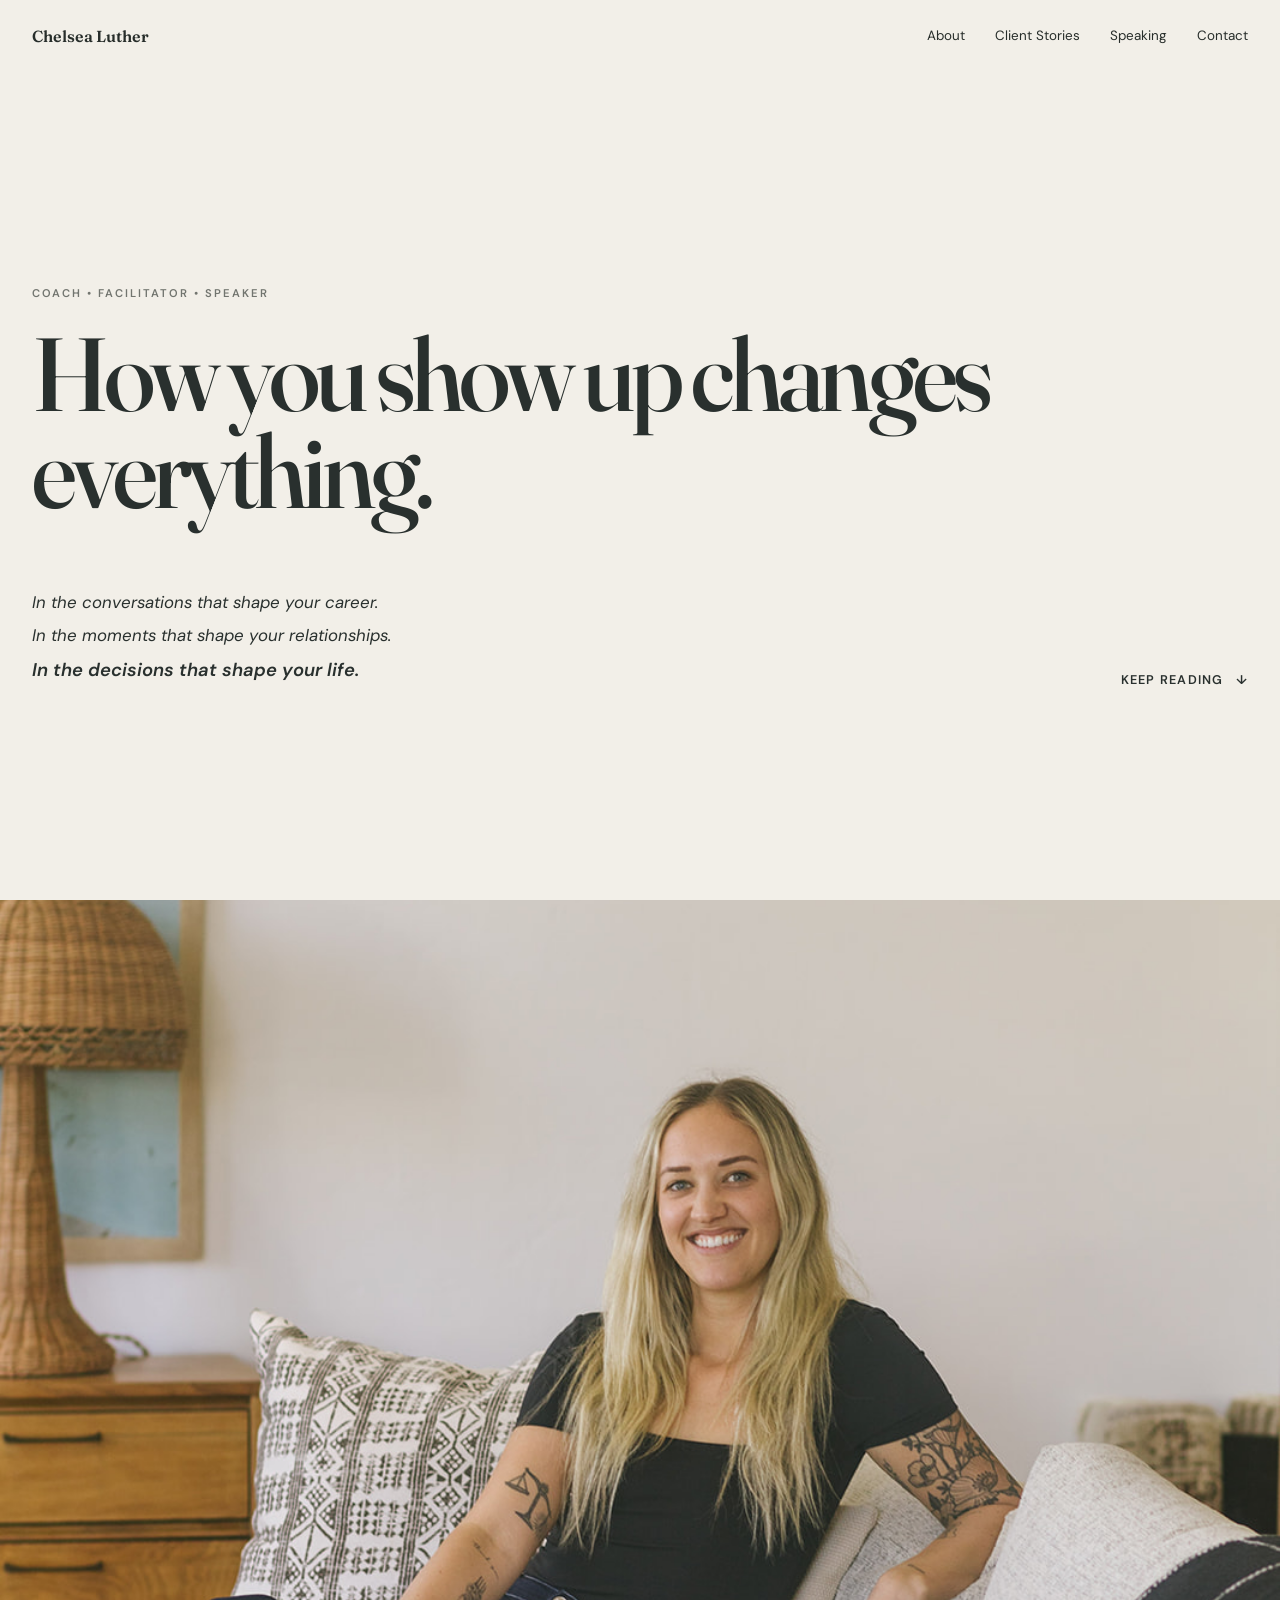
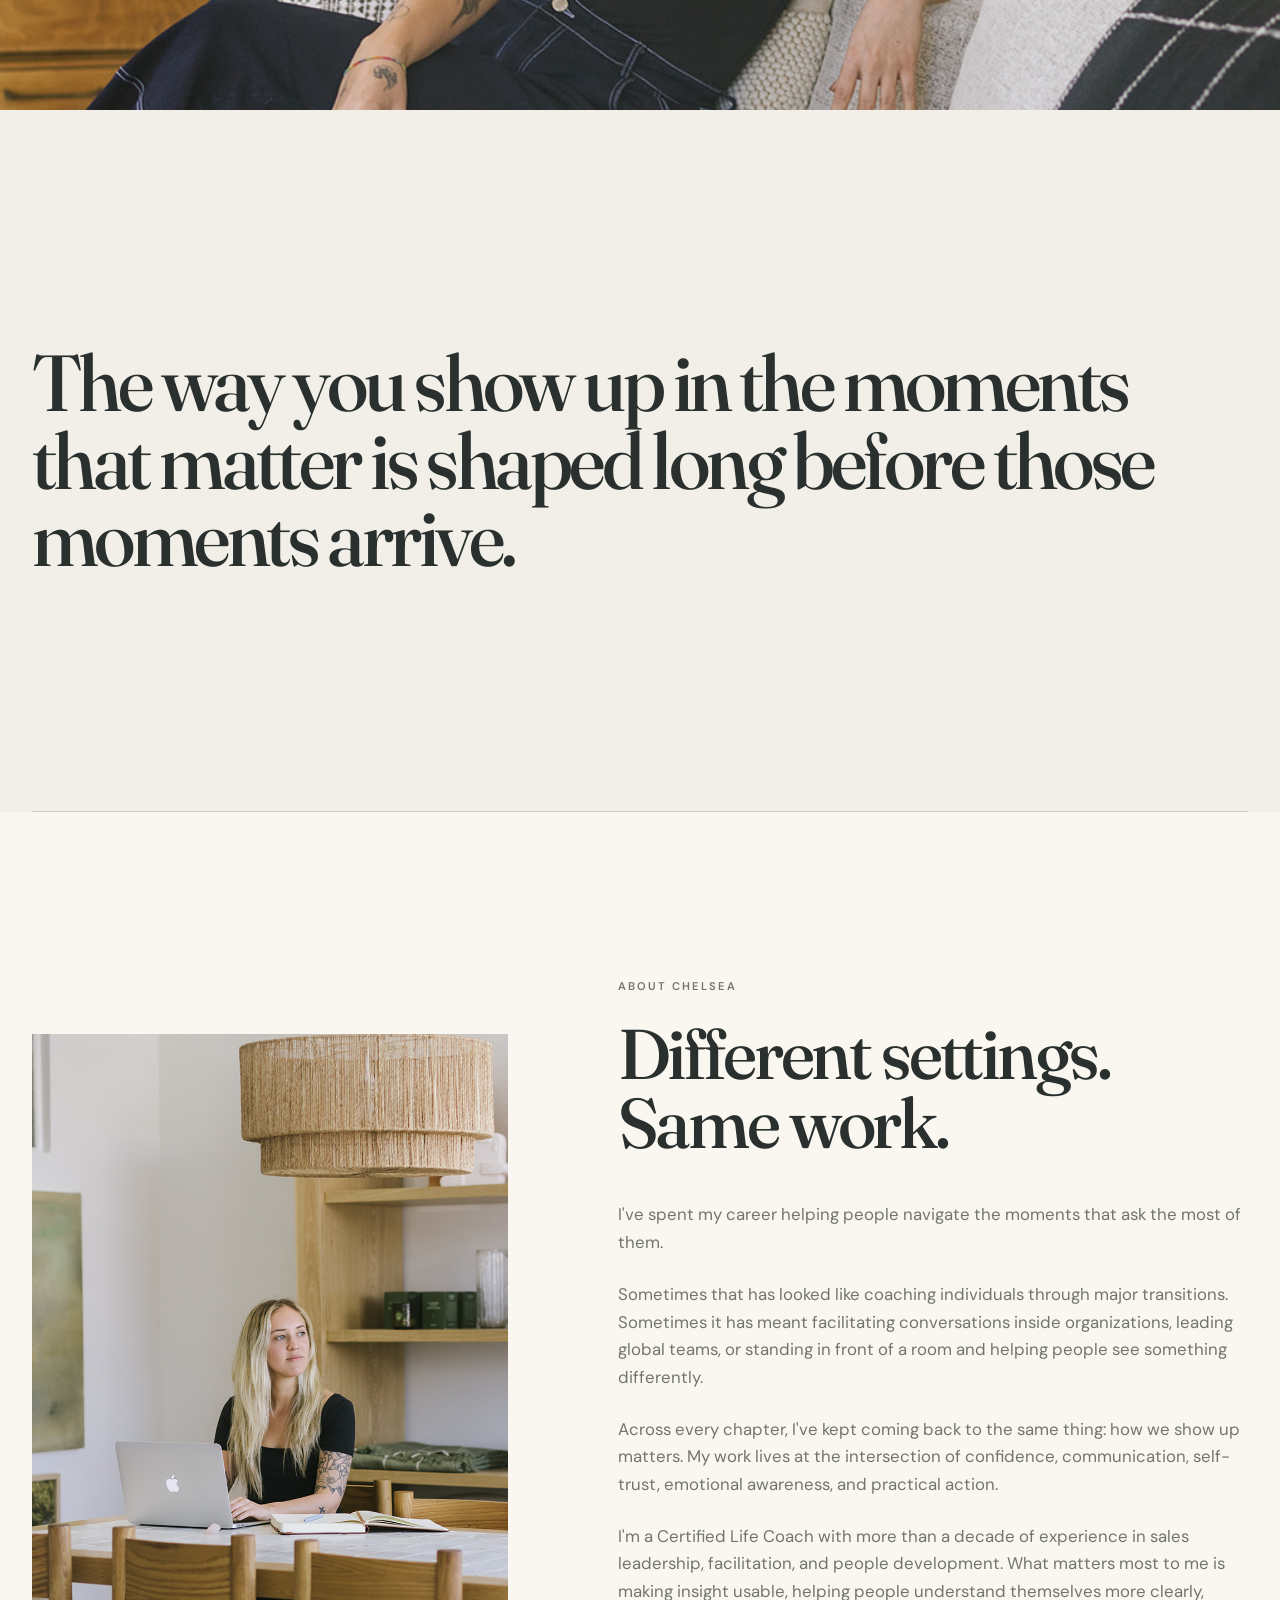
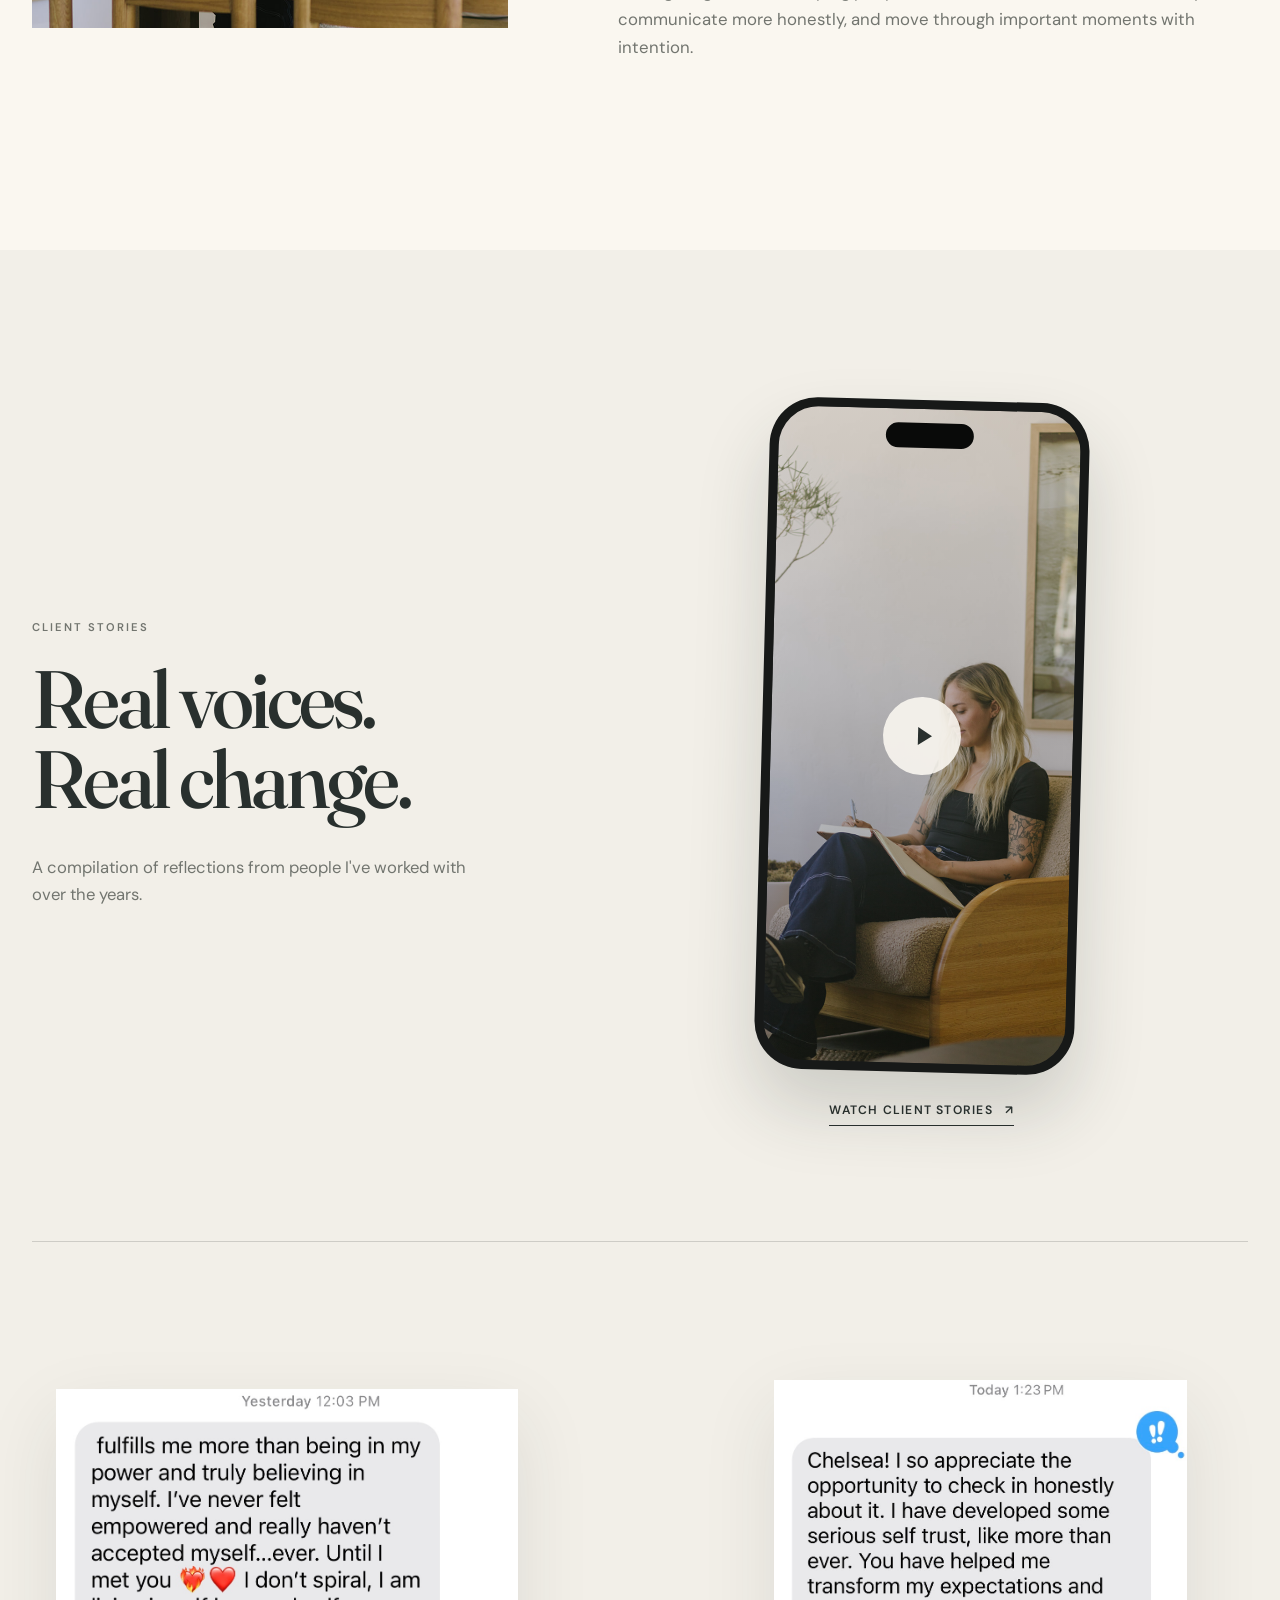
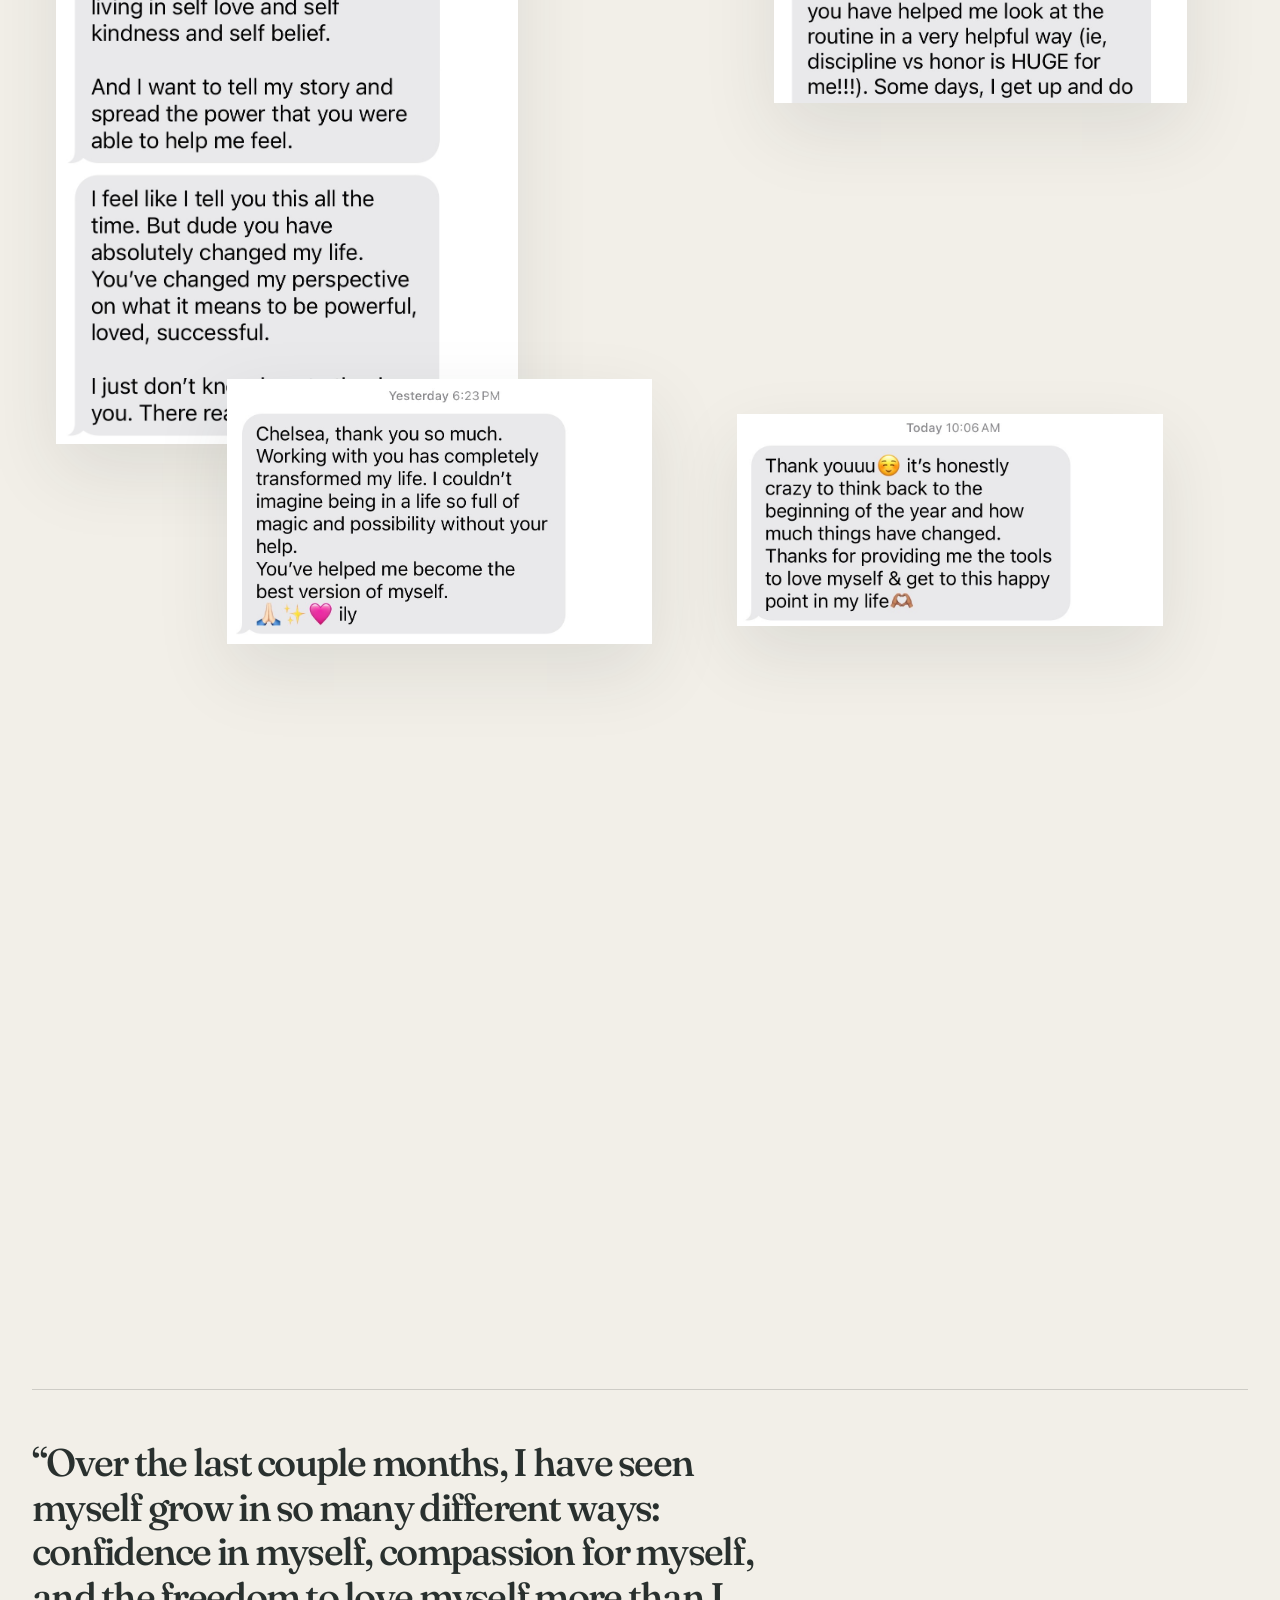
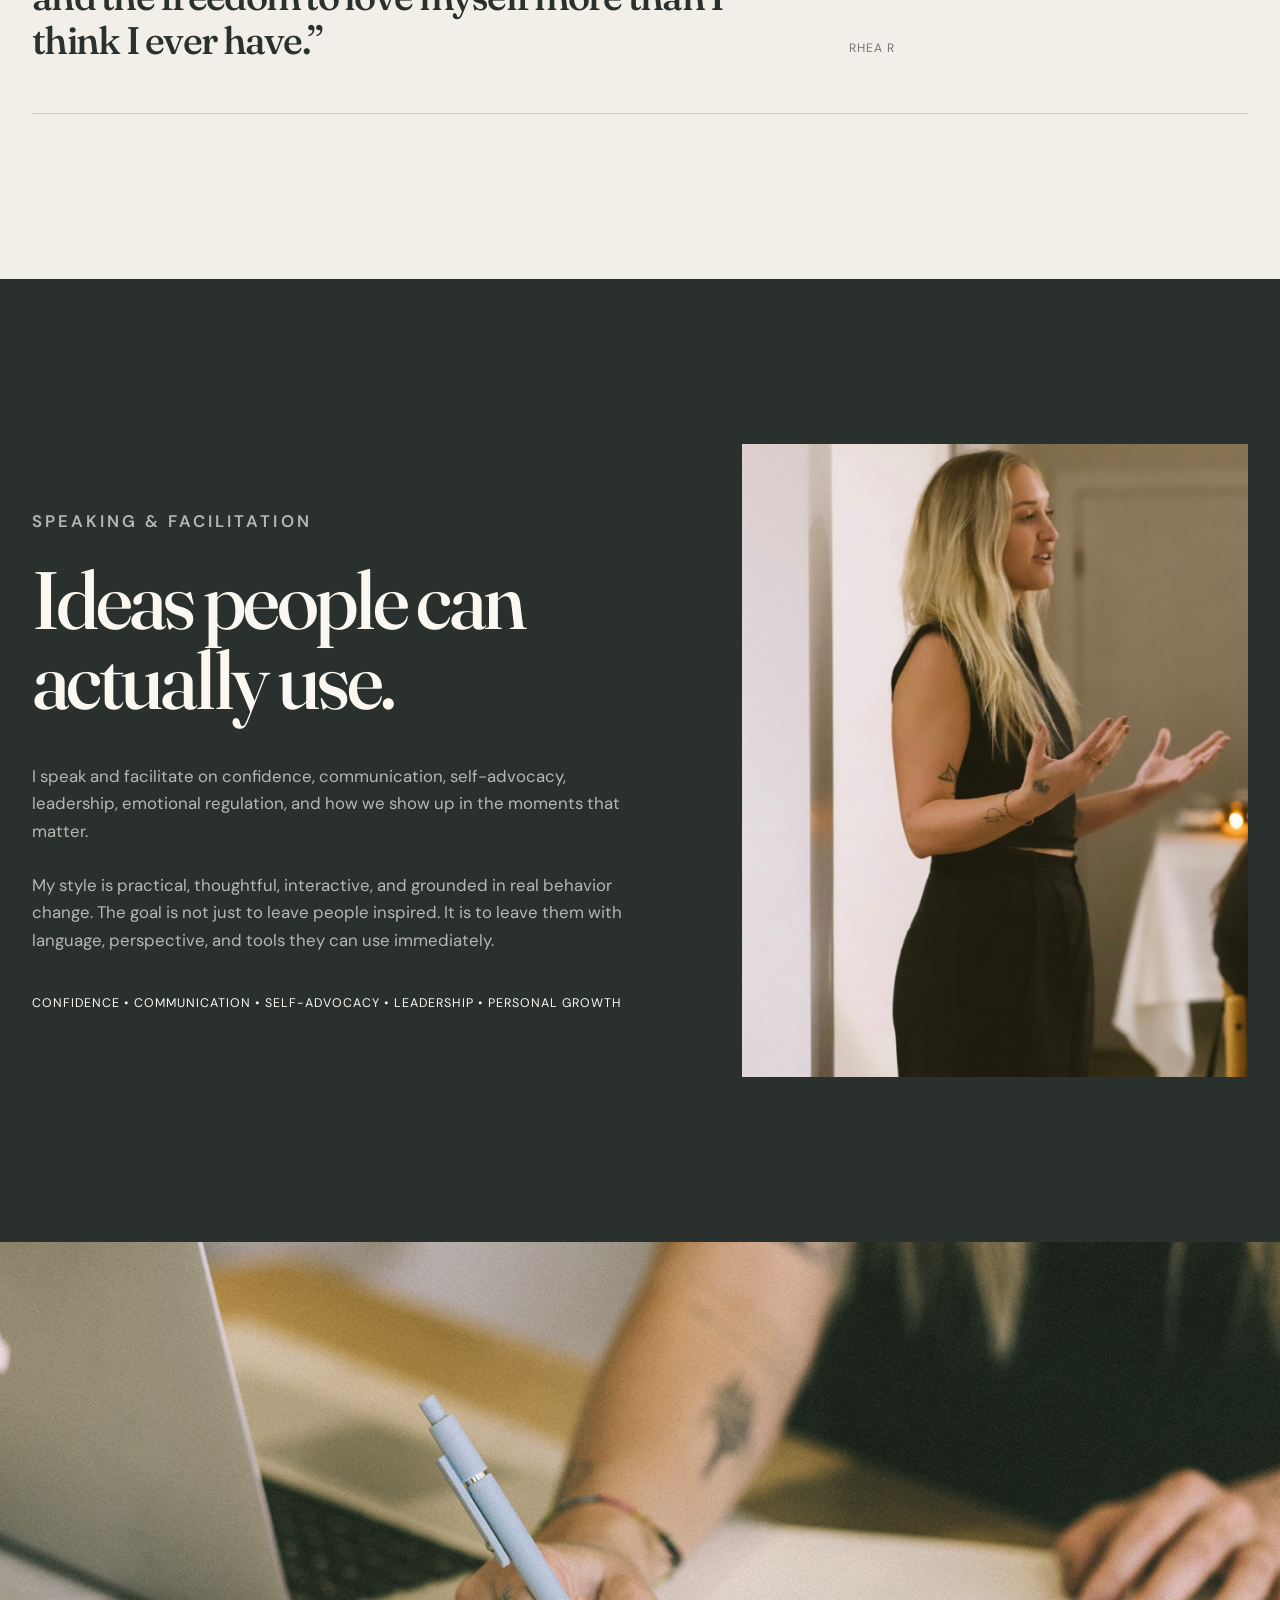
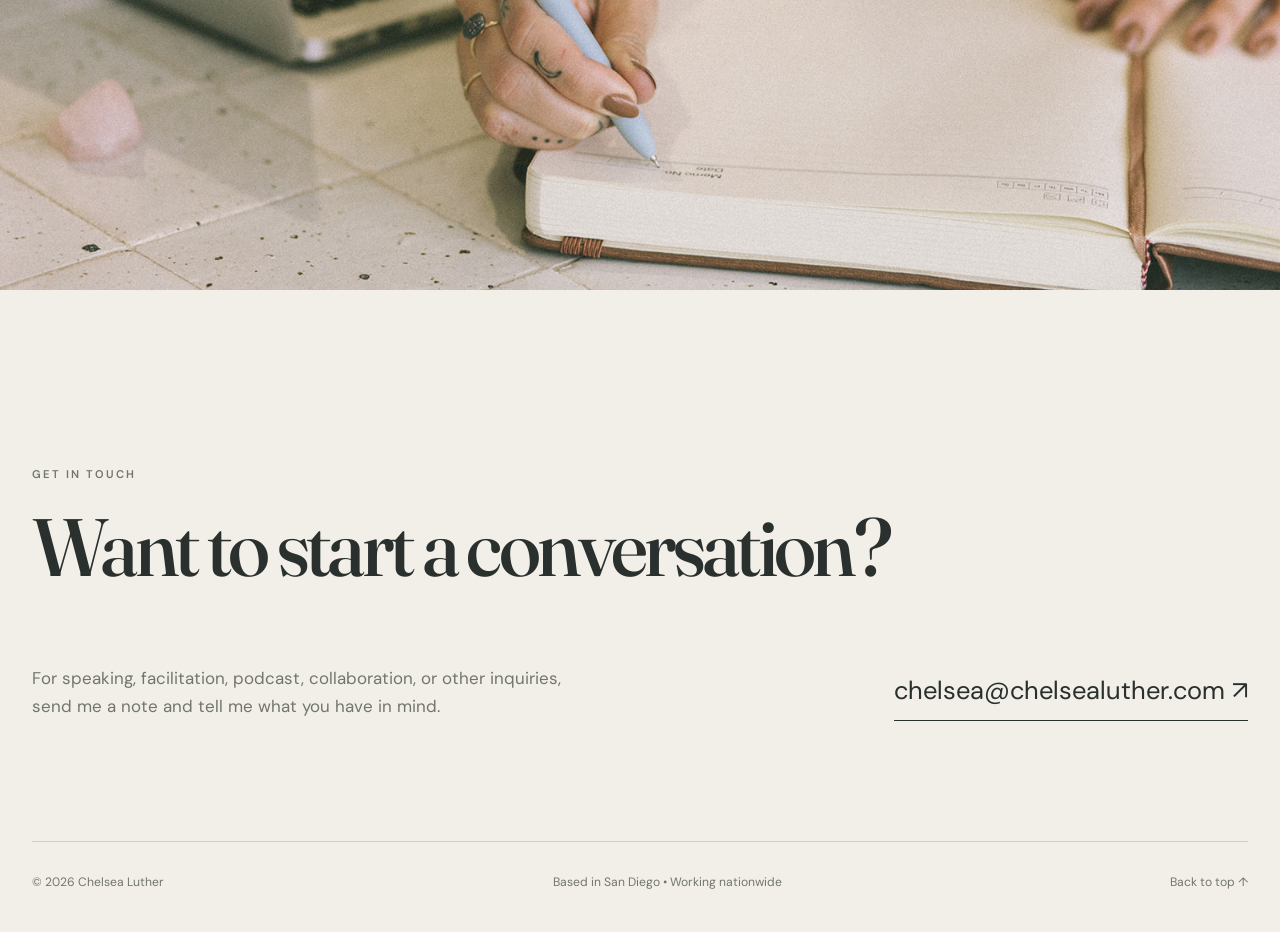
==== index.html @ 1da1e34b "Add files via upload" ====
<!doctype html>
<html lang="en"><head><meta charset="utf-8"><meta name="viewport" content="width=device-width,initial-scale=1">
<meta name="description" content="Chelsea Luther is a coach, facilitator, and speaker focused on confidence, communication, self-trust, leadership, and practical behavior change.">
<title>Chelsea Luther | Coach, Facilitator & Speaker</title>
<link rel="preconnect" href="https://fonts.googleapis.com"><link rel="preconnect" href="https://fonts.gstatic.com" crossorigin>
<link href="https://fonts.googleapis.com/css2?family=DM+Sans:wght@400;500;600&family=Fraunces:opsz,wght@9..144,400;9..144,500;9..144,600&display=swap" rel="stylesheet"><link rel="stylesheet" href="styles.css"></head>
<body><div class="progress"><span></span></div>
<header class="site-header"><a class="brand" href="#top">Chelsea Luther</a><button class="menu-toggle" aria-label="Open menu" aria-expanded="false"><span></span><span></span></button><nav class="site-nav"><a href="#about">About</a><a href="#stories">Client Stories</a><a href="#speaking">Speaking</a><a href="#contact">Contact</a></nav></header>
<main id="top">
<section class="hero page-width reveal"><p class="eyebrow">Coach • Facilitator • Speaker</p><h1>How you show up changes everything.</h1><div class="hero-bottom"><div class="hero-manifesto"><p>In the conversations that shape your career.</p><p>In the moments that shape your relationships.</p><p>In the decisions that shape your life.</p></div><a class="text-link" href="#opening-image">Keep reading <span>↓</span></a></div></section>
<section id="opening-image" class="opening-image reveal"><img src="assets/chelsea-portrait.jpg" alt="Chelsea Luther seated in a bright room"></section>
<section class="signature page-width reveal"><h2>The way you show up in the moments that matter is shaped long before those moments arrive.</h2></section>
<section id="about" class="about-section"><div class="page-width about-grid"><div class="editorial-image reveal"><img src="assets/chelsea-working.jpg" alt="Chelsea Luther working at a table"></div><div class="about-copy reveal"><p class="eyebrow">About Chelsea</p><h2>Different settings. Same work.</h2><p>I've spent my career helping people navigate the moments that ask the most of them.</p><p>Sometimes that has looked like coaching individuals through major transitions. Sometimes it has meant facilitating conversations inside organizations, leading global teams, or standing in front of a room and helping people see something differently.</p><p>Across every chapter, I've kept coming back to the same thing: how we show up matters. My work lives at the intersection of confidence, communication, self-trust, emotional awareness, and practical action.</p><p>I'm a Certified Life Coach with more than a decade of experience in sales leadership, facilitation, and people development. What matters most to me is making insight usable, helping people understand themselves more clearly, communicate more honestly, and move through important moments with intention.</p></div></div></section>
<section id="stories" class="stories-section"><div class="page-width"><div class="client-film reveal"><div class="client-film-copy"><p class="eyebrow">Client Stories</p><h2>Real voices.<br>Real change.</h2><p>A compilation of reflections from people I've worked with over the years.</p></div><button class="phone-film" type="button" aria-label="Play client stories compilation" data-video-open><span class="phone-shell"><span class="phone-screen"><img src="assets/client-stories-poster.jpg" alt=""><span class="phone-overlay"></span><span class="phone-island"></span><span class="play-mark"><span></span></span></span></span><span class="film-caption">Watch client stories <span>↗</span></span></button></div>
<div class="text-story-collage" aria-label="Messages from clients"><figure class="text-card a reveal"><img src="text-story-01.jpg" alt="Client message about personal growth and changed perspective"></figure><figure class="text-card b reveal"><img src="text-story-02.jpg" alt="Client message about developing self-trust"></figure><figure class="text-card c reveal"><img src="text-story-03.jpg" alt="Client message about life transformation"></figure><figure class="text-card d reveal"><img src="text-story-04.jpg" alt="Client message about change and self-love"></figure></div>
<div class="testimonial-heading reveal"><p class="eyebrow">In their words</p><h3>What people carry with them.</h3></div><div class="quotes"><figure class="reveal"><blockquote>“When we first began, my fear brought me to tears, but as our sessions went on, the growth did.”</blockquote><figcaption>Tiare</figcaption></figure><figure class="reveal"><blockquote>“My advice: don't wait. Don't wait another second to work with Chelsea. She helped me uncover and strengthen my relationship with myself in so many ways.”</blockquote><figcaption>Alex L</figcaption></figure><figure class="reveal"><blockquote>“Over the last couple months, I have seen myself grow in so many different ways: confidence in myself, compassion for myself, and the freedom to love myself more than I think I ever have.”</blockquote><figcaption>Rhea R</figcaption></figure></div></div></section>
<section id="speaking" class="speaking-section"><div class="page-width speaking-grid"><div class="speaking-copy reveal"><p class="eyebrow">Speaking & Facilitation</p><h2>Ideas people can actually use.</h2><p>I speak and facilitate on confidence, communication, self-advocacy, leadership, emotional regulation, and how we show up in the moments that matter.</p><p>My style is practical, thoughtful, interactive, and grounded in real behavior change. The goal is not just to leave people inspired. It is to leave them with language, perspective, and tools they can use immediately.</p><div class="topic-line">Confidence • Communication • Self-Advocacy • Leadership • Personal Growth</div></div><div class="editorial-image reveal"><img src="assets/chelsea-speaking.jpg" alt="Chelsea Luther speaking to a group"></div></div></section>
<section class="visual-break reveal"><img src="assets/chelsea-writing.jpg" alt="A notebook and laptop on a table"></section>
<section id="contact" class="contact"><div class="page-width reveal"><p class="eyebrow">Get in touch</p><h2>Want to start a conversation?</h2><div class="contact-bottom"><p>For speaking, facilitation, podcast, collaboration, or other inquiries, send me a note and tell me what you have in mind.</p><a href="mailto:chelsea@chelsealuther.com">chelsea@chelsealuther.com <span>↗</span></a></div></div></section>
</main>
<div class="video-modal" data-video-modal aria-hidden="true" role="dialog" aria-modal="true"><button class="video-modal-close" type="button" data-video-close>Close <span>×</span></button><div class="video-modal-inner"><video controls playsinline preload="metadata" poster="assets/client-stories-poster.jpg" data-client-video><source src="client-stories.mp4" type="video/mp4"></video></div></div>
<footer class="site-footer page-width"><span>© <span id="year"></span> Chelsea Luther</span><span>Based in San Diego • Working nationwide</span><a href="#top">Back to top ↑</a></footer><script src="script.js"></script></body></html>
---- styles.css ----
:root{--paper:#f2efe8;--paper-light:#faf7f0;--ink:#29302e;--muted:#72756f;--line:rgba(41,48,46,.18);--cream:#fbf8f1;--max:1240px}*{box-sizing:border-box}html{scroll-behavior:smooth}body{margin:0;background:var(--paper);color:var(--ink);font-family:"DM Sans",sans-serif;line-height:1.65;-webkit-font-smoothing:antialiased}a{color:inherit}img{display:block;width:100%}button{font:inherit}.page-width{width:min(calc(100% - 64px),var(--max));margin:auto}.progress{position:fixed;inset:0 0 auto;z-index:100;height:2px}.progress span{display:block;width:0;height:100%;background:var(--ink)}.site-header{position:fixed;inset:0 0 auto;z-index:50;display:flex;justify-content:space-between;align-items:center;width:min(calc(100% - 64px),var(--max));margin:auto;padding:23px 0;mix-blend-mode:multiply}.brand{font-family:"Fraunces",serif;font-weight:600;text-decoration:none}.site-nav{display:flex;gap:30px}.site-nav a{font-size:.84rem;text-decoration:none}.site-nav a:hover{opacity:.55}.menu-toggle{display:none}.eyebrow{margin:0 0 24px;color:var(--muted);font-size:.7rem;font-weight:600;letter-spacing:.18em;text-transform:uppercase}h1,h2,h3,blockquote{font-family:"Fraunces",serif;font-weight:500;letter-spacing:-.045em}h1{max-width:1160px;margin:0;font-size:clamp(4.35rem,8.1vw,8rem);line-height:.93}h2{margin:0;font-size:clamp(3.25rem,6.35vw,6.35rem);line-height:.98}h3{margin:0;font-size:clamp(2.25rem,4.15vw,4.2rem);line-height:1}.hero{min-height:100svh;display:flex;flex-direction:column;justify-content:center;padding:145px 0 70px}.hero-bottom{display:flex;justify-content:space-between;align-items:end;gap:60px;margin-top:64px}.hero-manifesto p{margin:.35rem 0;font-size:1.05rem;font-style:italic}.hero-manifesto p:last-child{font-size:1.15rem;font-weight:600}.text-link{display:inline-flex;align-items:center;gap:12px;text-decoration:none;font-size:.79rem;font-weight:600;letter-spacing:.1em;text-transform:uppercase}.opening-image{height:min(90svh,950px);overflow:hidden;background:#ddd7cc}.opening-image img{height:100%;object-fit:cover;object-position:center 55%}.signature{min-height:78svh;display:flex;align-items:center;padding:150px 0;border-bottom:1px solid var(--line)}.signature h2{max-width:1240px;font-size:clamp(3.2rem,6.2vw,6.8rem);line-height:.98}.about-section{padding:165px 0;background:var(--paper-light)}.about-grid{display:grid;grid-template-columns:.86fr 1.14fr;gap:110px;align-items:center}.editorial-image{overflow:hidden;background:#ddd7cc}.editorial-image img{aspect-ratio:4/5;object-fit:cover}.about-copy h2{margin-bottom:44px;font-size:clamp(3.2rem,5.5vw,5.8rem)}.about-copy p:not(.eyebrow){max-width:710px;margin:0 0 24px;color:var(--muted);font-size:1.05rem}.stories-section{padding:150px 0 165px}.client-film{display:grid;grid-template-columns:.82fr 1.18fr;gap:110px;align-items:center;padding-bottom:115px;border-bottom:1px solid var(--line)}.client-film-copy>p:last-child{max-width:470px;margin:34px 0 0;color:var(--muted);font-size:1.04rem}.phone-film{justify-self:center;display:flex;flex-direction:column;align-items:center;gap:28px;padding:0;color:inherit;background:none;border:0;cursor:pointer}.phone-shell{position:relative;display:block;width:min(320px,58vw);aspect-ratio:9/18.9;padding:9px;background:#171918;border-radius:48px;box-shadow:0 38px 70px rgba(41,48,46,.18);transform:rotate(1.5deg);transition:.35s}.phone-screen{position:relative;display:block;width:100%;height:100%;overflow:hidden;background:#c9c1b5;border-radius:40px}.phone-screen img{width:100%;height:100%;object-fit:cover}.phone-overlay{position:absolute;inset:0;background:linear-gradient(to bottom,rgba(18,20,19,.05),rgba(18,20,19,.27))}.phone-island{position:absolute;top:14px;left:50%;width:88px;height:25px;transform:translateX(-50%);background:#090a09;border-radius:99px}.play-mark{position:absolute;top:50%;left:50%;display:grid;place-items:center;width:78px;height:78px;transform:translate(-50%,-50%);background:rgba(250,247,240,.9);border-radius:50%}.play-mark span{width:0;height:0;margin-left:5px;border-top:9px solid transparent;border-bottom:9px solid transparent;border-left:14px solid var(--ink)}.film-caption{display:inline-flex;align-items:center;gap:12px;padding-bottom:5px;font-size:.76rem;font-weight:600;letter-spacing:.1em;text-transform:uppercase;border-bottom:1px solid var(--ink)}.phone-film:hover .phone-shell{transform:rotate(0) translateY(-8px)}.text-story-collage{position:relative;min-height:900px;margin:120px 0 135px}.text-card{position:absolute;margin:0;background:white;box-shadow:0 28px 70px rgba(41,48,46,.10)}.text-card.a{width:38%;left:2%;top:3%;transform:rotate(-2deg)}.text-card.b{width:34%;right:5%;top:2%;transform:rotate(2.2deg)}.text-card.c{width:35%;left:16%;bottom:2%;transform:rotate(1.5deg)}.text-card.d{width:35%;right:7%;bottom:4%;transform:rotate(-1.7deg)}.testimonial-heading{display:grid;grid-template-columns:.38fr 1.62fr;gap:65px;margin:110px 0 25px}.quotes figure{display:grid;grid-template-columns:1.3fr .7fr;gap:75px;align-items:end;margin:0;padding:50px 0;border-top:1px solid var(--line)}.quotes figure:last-child{border-bottom:1px solid var(--line)}.quotes blockquote{max-width:850px;margin:0;font-size:clamp(1.8rem,3vw,3.1rem);line-height:1.16}.quotes figcaption{padding-bottom:5px;color:var(--muted);font-size:.76rem;letter-spacing:.08em;text-transform:uppercase}.speaking-section{padding:165px 0;color:var(--cream);background:var(--ink)}.speaking-section .eyebrow,.speaking-section p{color:rgba(251,248,241,.68)}.speaking-grid{display:grid;grid-template-columns:1.08fr .92fr;gap:115px;align-items:center}.speaking-copy h2{margin-bottom:42px}.speaking-copy p{max-width:650px;margin:0 0 26px;font-size:1.05rem}.topic-line{margin-top:38px;color:var(--cream);font-size:.78rem;letter-spacing:.08em;text-transform:uppercase}.visual-break{height:min(72svh,760px);overflow:hidden}.visual-break img{height:100%;object-fit:cover;object-position:center 54%}.contact{padding:175px 0 120px}.contact h2{max-width:1060px}.contact-bottom{display:grid;grid-template-columns:1fr 1fr;gap:90px;align-items:end;margin-top:78px}.contact-bottom p{max-width:560px;margin:0;color:var(--muted);font-size:1.06rem}.contact-bottom a{justify-self:end;padding-bottom:8px;font-size:clamp(1.15rem,2vw,1.6rem);text-decoration:none;border-bottom:1px solid var(--ink)}.site-footer{display:flex;justify-content:space-between;gap:24px;padding:30px 0 40px;color:var(--muted);font-size:.76rem;border-top:1px solid var(--line)}.site-footer a{text-decoration:none}.video-modal{position:fixed;inset:0;z-index:200;display:grid;place-items:center;padding:70px 24px 28px;visibility:hidden;opacity:0;background:rgba(20,23,22,.92);backdrop-filter:blur(16px);transition:.3s}.video-modal.open{visibility:visible;opacity:1}.video-modal-inner{width:min(430px,88vw);max-height:calc(100svh - 110px)}.video-modal video{display:block;width:100%;max-height:calc(100svh - 110px);background:#111;border-radius:28px;box-shadow:0 30px 90px rgba(0,0,0,.45)}.video-modal-close{position:absolute;top:24px;right:28px;padding:8px 0;color:var(--cream);background:none;border:0;font-size:.72rem;letter-spacing:.12em;text-transform:uppercase;cursor:pointer}body.modal-open{overflow:hidden}.reveal{opacity:0;transform:translateY(24px);transition:opacity .8s ease,transform .8s cubic-bezier(.22,1,.36,1)}.reveal.visible{opacity:1;transform:none}@media(prefers-reduced-motion:reduce){.reveal{opacity:1;transform:none;transition:none}}@media(max-width:900px){.page-width,.site-header{width:min(calc(100% - 36px),var(--max))}.site-header{mix-blend-mode:normal;padding:18px 0;background:rgba(242,239,232,.92);backdrop-filter:blur(12px)}.menu-toggle{display:block;padding:8px 0 8px 12px;background:none;border:0}.menu-toggle span{display:block;width:24px;height:1px;margin:6px 0;background:var(--ink)}.site-nav{position:absolute;top:60px;right:0;display:none;width:220px;flex-direction:column;gap:0;padding:12px 20px;background:var(--paper-light);border:1px solid var(--line)}.site-nav.open{display:flex}.site-nav a{padding:13px 0;border-bottom:1px solid var(--line)}.hero{min-height:94svh;padding-top:130px}.hero-bottom{display:block}.hero-bottom .text-link{margin-top:38px}.opening-image{height:72svh}.about-grid,.client-film,.testimonial-heading,.speaking-grid,.contact-bottom{grid-template-columns:1fr;gap:48px}.about-grid .editorial-image,.speaking-grid .editorial-image{max-width:620px}.client-film-copy{text-align:center}.text-story-collage{min-height:auto;display:grid;grid-template-columns:1fr 1fr;gap:24px}.text-card{position:static;width:auto!important;transform:none!important}.quotes figure{grid-template-columns:1fr;gap:20px}.speaking-grid .editorial-image{order:-1}.contact-bottom a{justify-self:start}.site-footer{flex-wrap:wrap}}@media(max-width:560px){h1{font-size:clamp(3.3rem,15vw,4.5rem)}h2{font-size:clamp(2.8rem,13vw,4.1rem)}.signature h2{font-size:clamp(3rem,13.5vw,4.5rem)}.opening-image{height:64svh}.text-story-collage{grid-template-columns:1fr}.quotes blockquote{font-size:1.7rem}.phone-shell{width:min(285px,76vw);border-radius:42px}.phone-screen{border-radius:35px}.site-footer{flex-direction:column;gap:8px}}
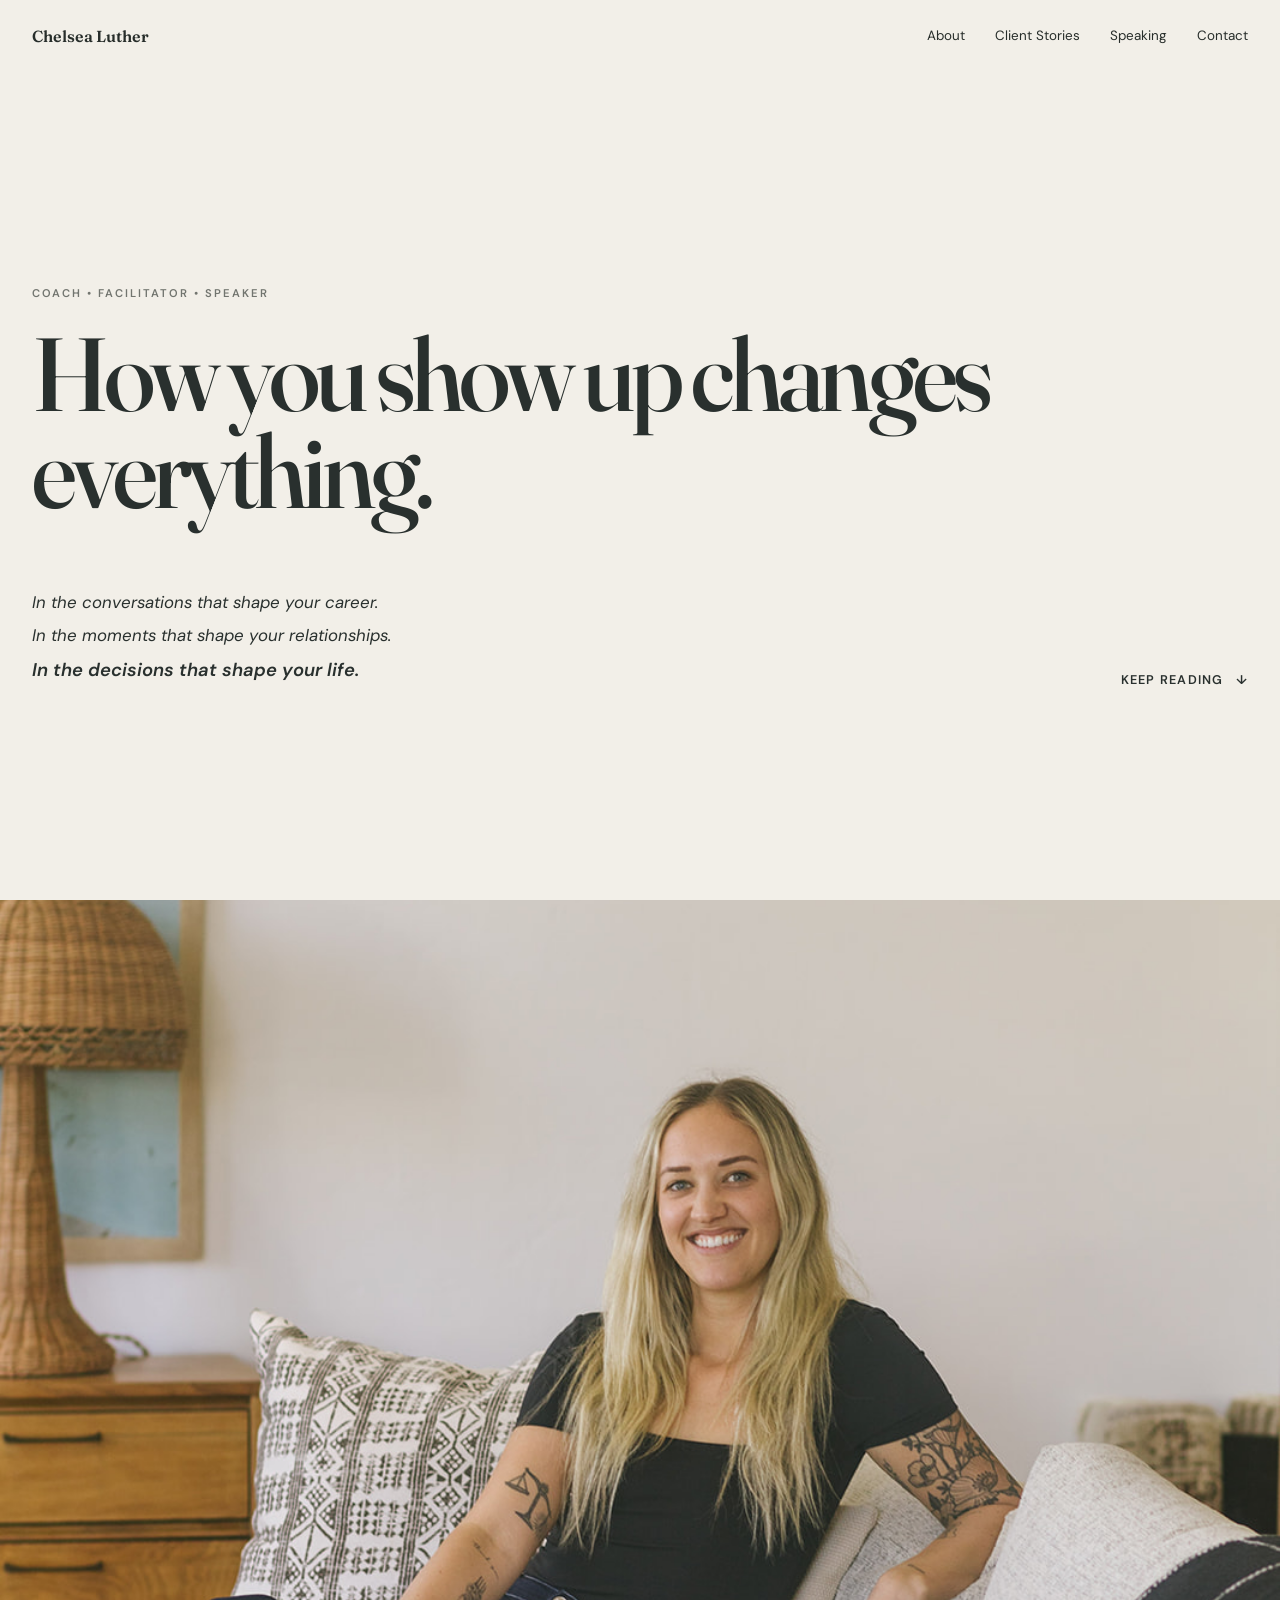
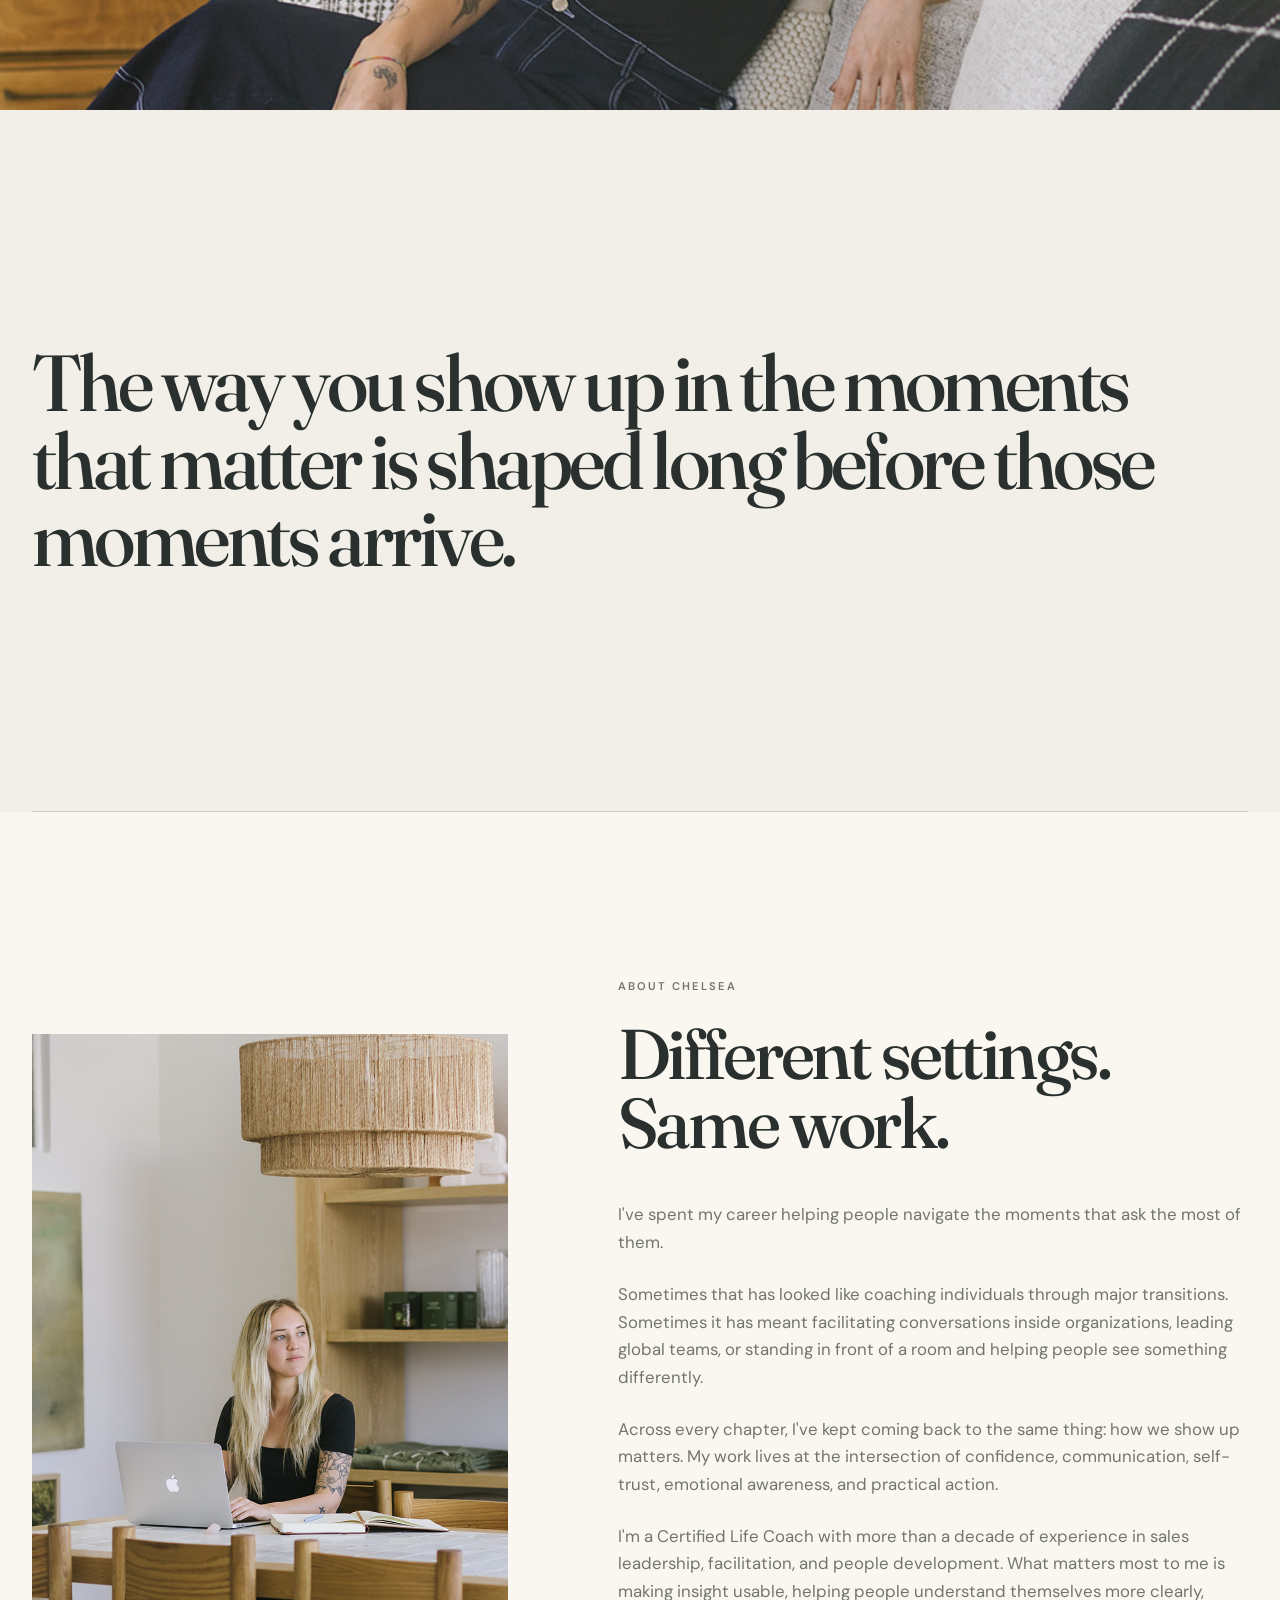
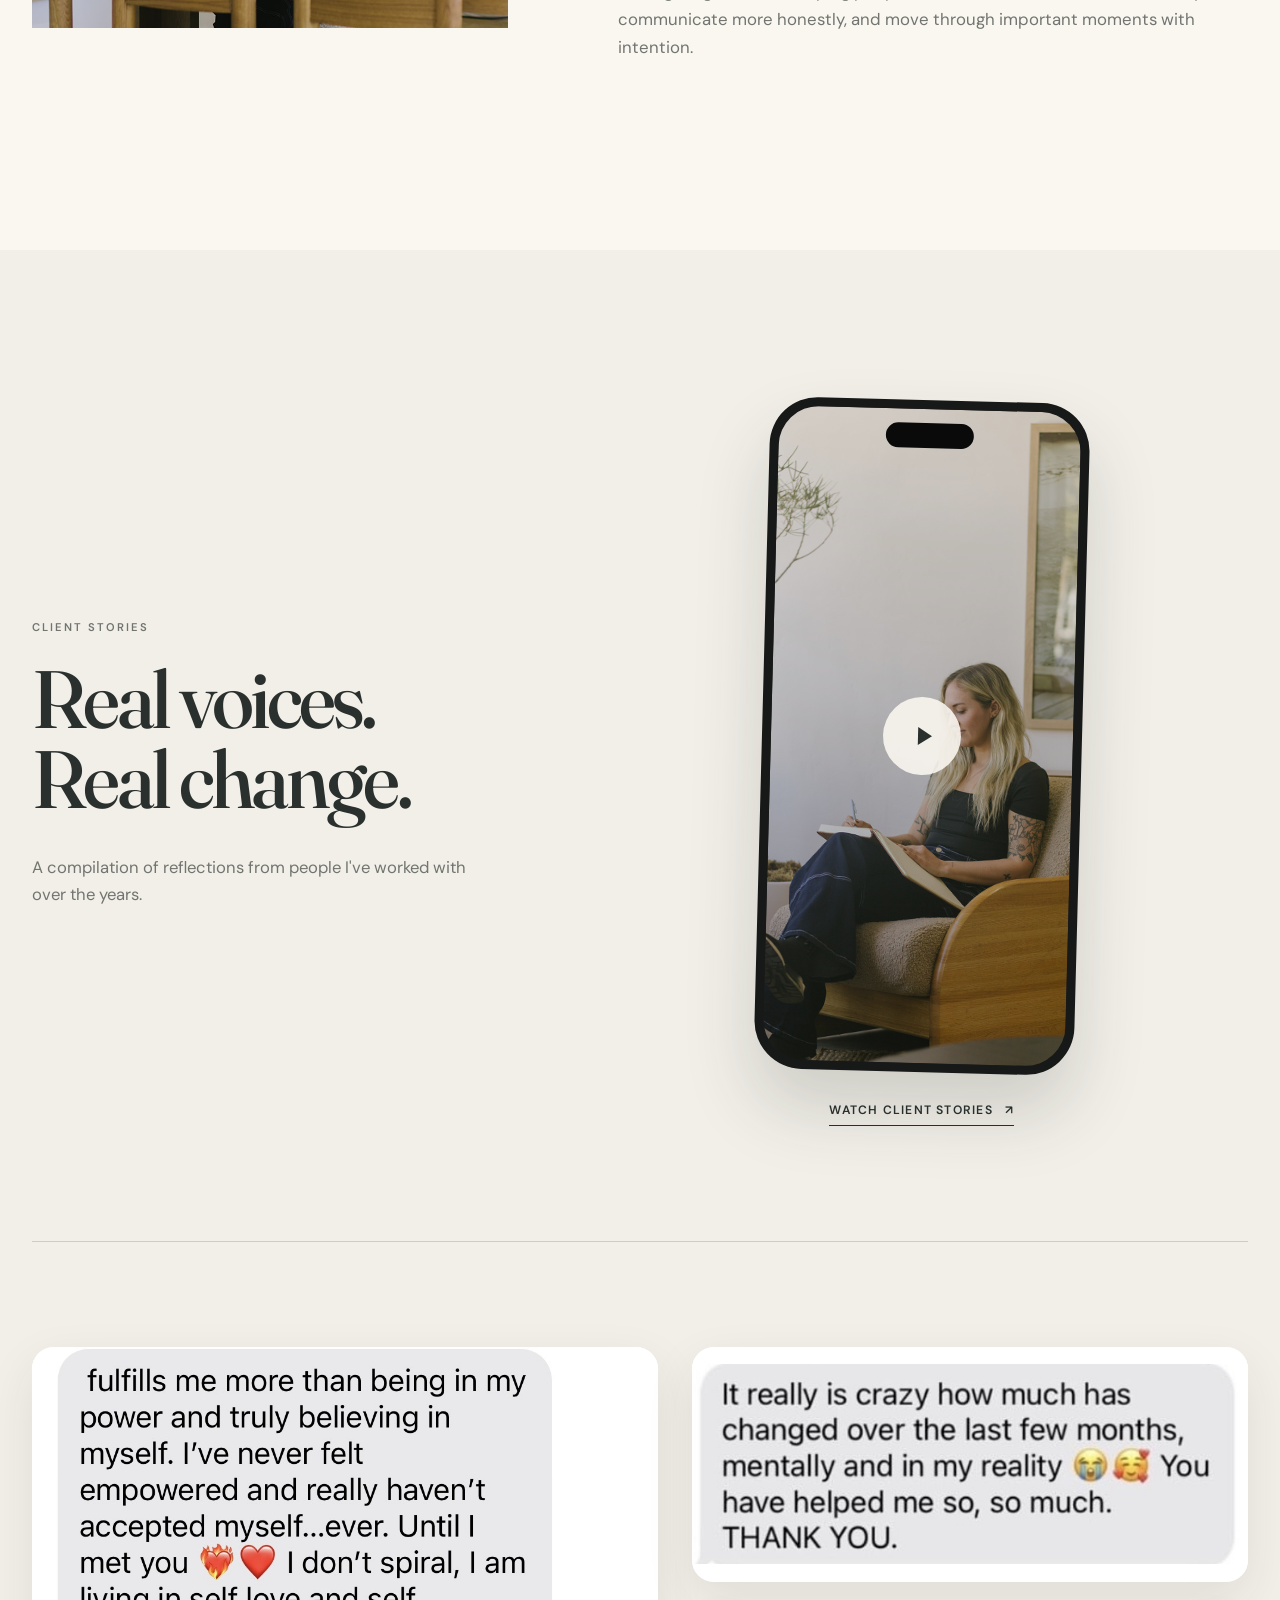
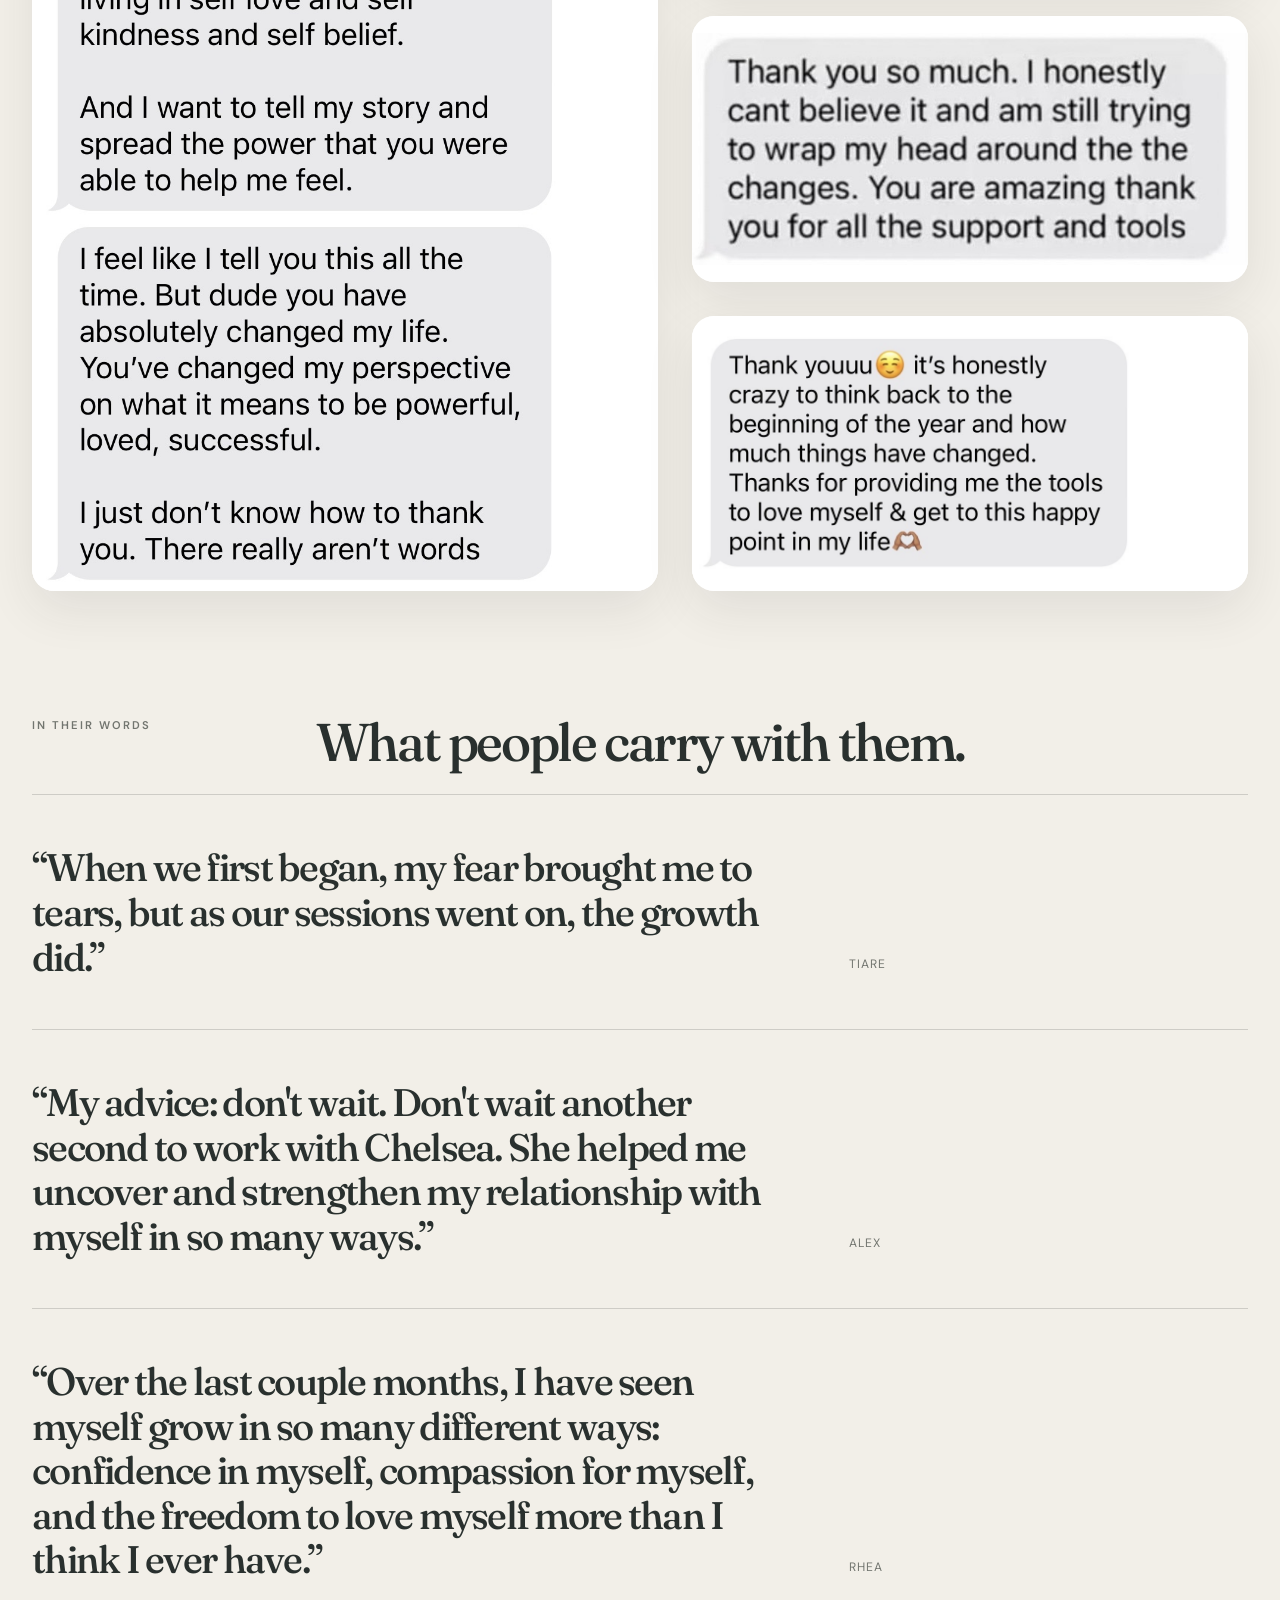
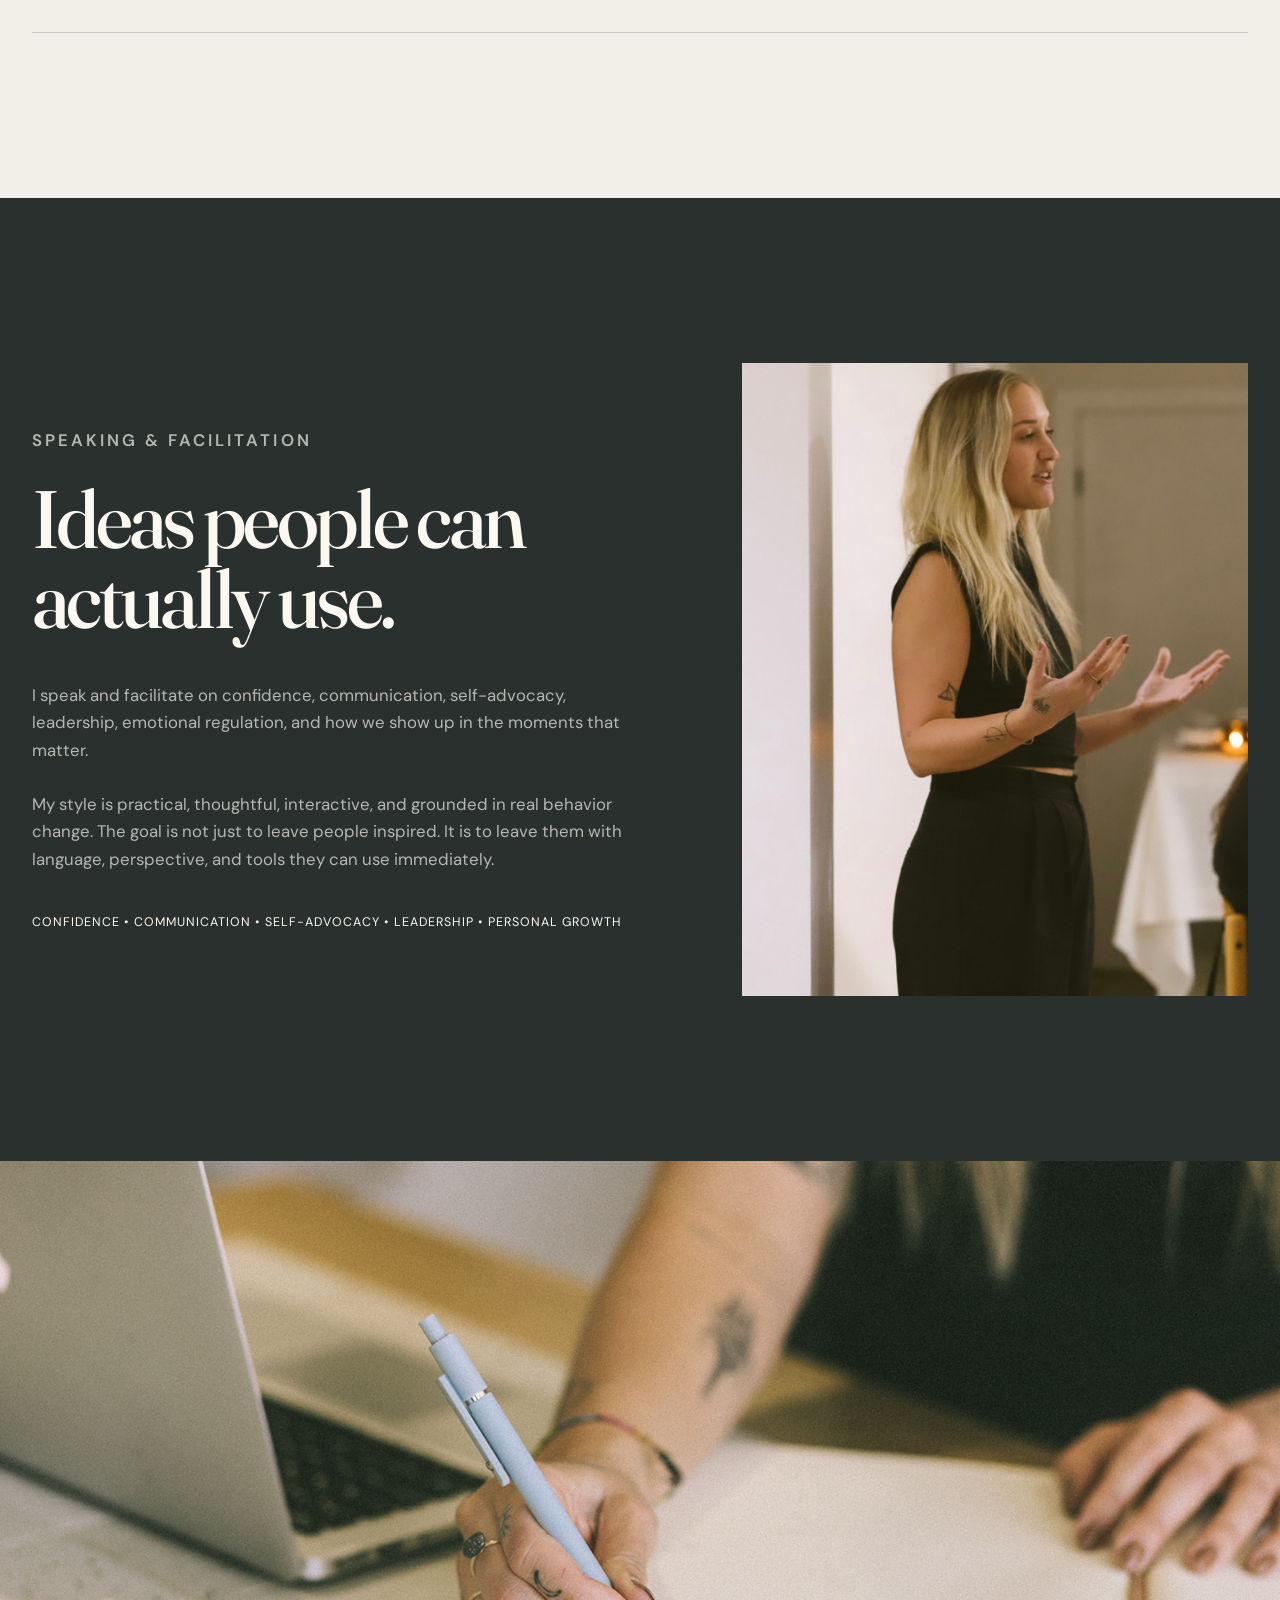
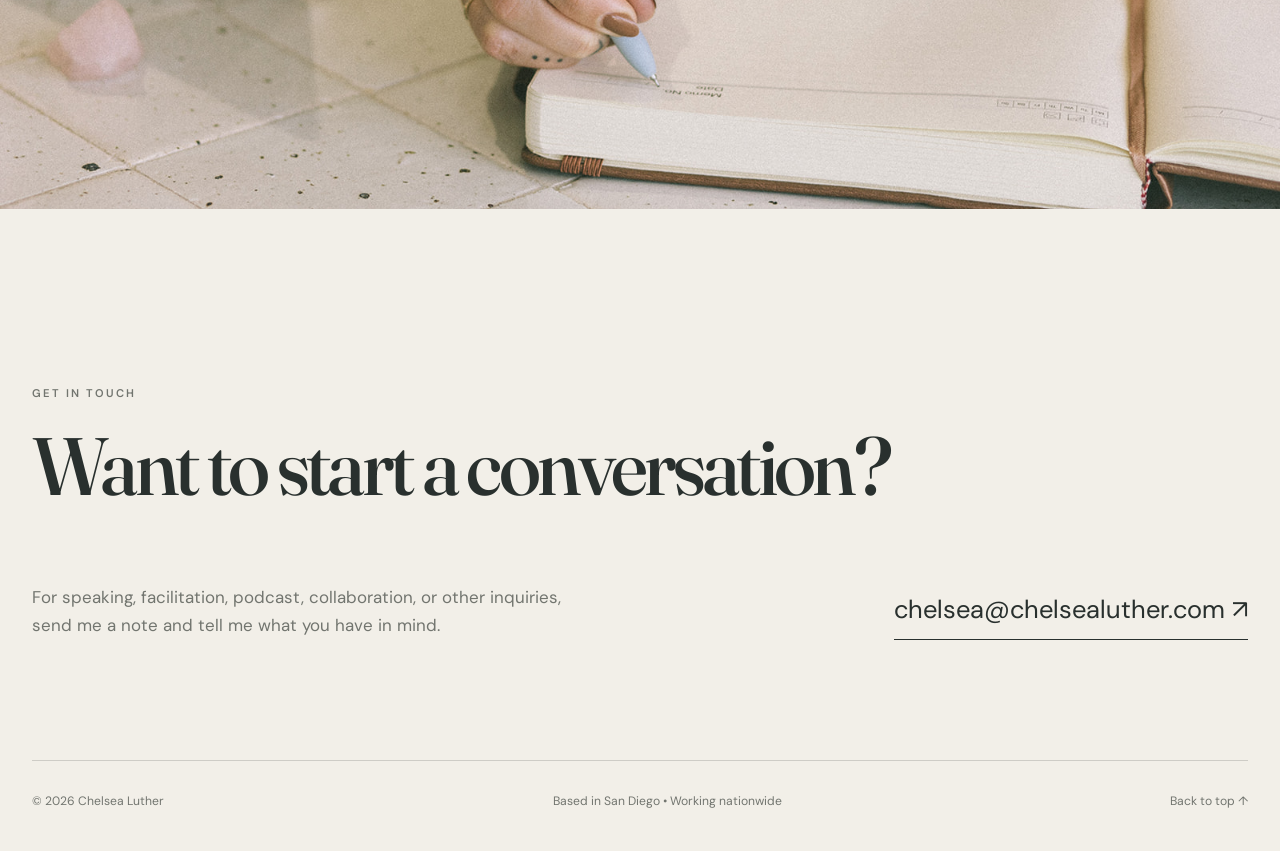
==== commit f89126ad: "Add files via upload" ====
--- a/index.html
+++ b/index.html
@@ -13,7 +13,7 @@
 <section id="about" class="about-section"><div class="page-width about-grid"><div class="editorial-image reveal"><img src="assets/chelsea-working.jpg" alt="Chelsea Luther working at a table"></div><div class="about-copy reveal"><p class="eyebrow">About Chelsea</p><h2>Different settings. Same work.</h2><p>I've spent my career helping people navigate the moments that ask the most of them.</p><p>Sometimes that has looked like coaching individuals through major transitions. Sometimes it has meant facilitating conversations inside organizations, leading global teams, or standing in front of a room and helping people see something differently.</p><p>Across every chapter, I've kept coming back to the same thing: how we show up matters. My work lives at the intersection of confidence, communication, self-trust, emotional awareness, and practical action.</p><p>I'm a Certified Life Coach with more than a decade of experience in sales leadership, facilitation, and people development. What matters most to me is making insight usable, helping people understand themselves more clearly, communicate more honestly, and move through important moments with intention.</p></div></div></section>
 <section id="stories" class="stories-section"><div class="page-width"><div class="client-film reveal"><div class="client-film-copy"><p class="eyebrow">Client Stories</p><h2>Real voices.<br>Real change.</h2><p>A compilation of reflections from people I've worked with over the years.</p></div><button class="phone-film" type="button" aria-label="Play client stories compilation" data-video-open><span class="phone-shell"><span class="phone-screen"><img src="assets/client-stories-poster.jpg" alt=""><span class="phone-overlay"></span><span class="phone-island"></span><span class="play-mark"><span></span></span></span></span><span class="film-caption">Watch client stories <span>↗</span></span></button></div>
 <div class="text-story-collage" aria-label="Messages from clients"><figure class="text-card a reveal"><img src="text-story-01.jpg" alt="Client message about personal growth and changed perspective"></figure><figure class="text-card b reveal"><img src="text-story-02.jpg" alt="Client message about developing self-trust"></figure><figure class="text-card c reveal"><img src="text-story-03.jpg" alt="Client message about life transformation"></figure><figure class="text-card d reveal"><img src="text-story-04.jpg" alt="Client message about change and self-love"></figure></div>
-<div class="testimonial-heading reveal"><p class="eyebrow">In their words</p><h3>What people carry with them.</h3></div><div class="quotes"><figure class="reveal"><blockquote>“When we first began, my fear brought me to tears, but as our sessions went on, the growth did.”</blockquote><figcaption>Tiare</figcaption></figure><figure class="reveal"><blockquote>“My advice: don't wait. Don't wait another second to work with Chelsea. She helped me uncover and strengthen my relationship with myself in so many ways.”</blockquote><figcaption>Alex L</figcaption></figure><figure class="reveal"><blockquote>“Over the last couple months, I have seen myself grow in so many different ways: confidence in myself, compassion for myself, and the freedom to love myself more than I think I ever have.”</blockquote><figcaption>Rhea R</figcaption></figure></div></div></section>
+<div class="testimonial-heading reveal"><p class="eyebrow">In their words</p><h3>What people carry with them.</h3></div><div class="quotes"><figure class="reveal"><blockquote>“When we first began, my fear brought me to tears, but as our sessions went on, the growth did.”</blockquote><figcaption>Tiare</figcaption></figure><figure class="reveal"><blockquote>“My advice: don't wait. Don't wait another second to work with Chelsea. She helped me uncover and strengthen my relationship with myself in so many ways.”</blockquote><figcaption>Alex</figcaption></figure><figure class="reveal"><blockquote>“Over the last couple months, I have seen myself grow in so many different ways: confidence in myself, compassion for myself, and the freedom to love myself more than I think I ever have.”</blockquote><figcaption>Rhea</figcaption></figure></div></div></section>
 <section id="speaking" class="speaking-section"><div class="page-width speaking-grid"><div class="speaking-copy reveal"><p class="eyebrow">Speaking & Facilitation</p><h2>Ideas people can actually use.</h2><p>I speak and facilitate on confidence, communication, self-advocacy, leadership, emotional regulation, and how we show up in the moments that matter.</p><p>My style is practical, thoughtful, interactive, and grounded in real behavior change. The goal is not just to leave people inspired. It is to leave them with language, perspective, and tools they can use immediately.</p><div class="topic-line">Confidence • Communication • Self-Advocacy • Leadership • Personal Growth</div></div><div class="editorial-image reveal"><img src="assets/chelsea-speaking.jpg" alt="Chelsea Luther speaking to a group"></div></div></section>
 <section class="visual-break reveal"><img src="assets/chelsea-writing.jpg" alt="A notebook and laptop on a table"></section>
 <section id="contact" class="contact"><div class="page-width reveal"><p class="eyebrow">Get in touch</p><h2>Want to start a conversation?</h2><div class="contact-bottom"><p>For speaking, facilitation, podcast, collaboration, or other inquiries, send me a note and tell me what you have in mind.</p><a href="mailto:chelsea@chelsealuther.com">chelsea@chelsealuther.com <span>↗</span></a></div></div></section>
--- a/styles.css
+++ b/styles.css
@@ -1,2 +1,8 @@
 
-:root{--paper:#f2efe8;--paper-light:#faf7f0;--ink:#29302e;--muted:#72756f;--line:rgba(41,48,46,.18);--cream:#fbf8f1;--max:1240px}*{box-sizing:border-box}html{scroll-behavior:smooth}body{margin:0;background:var(--paper);color:var(--ink);font-family:"DM Sans",sans-serif;line-height:1.65;-webkit-font-smoothing:antialiased}a{color:inherit}img{display:block;width:100%}button{font:inherit}.page-width{width:min(calc(100% - 64px),var(--max));margin:auto}.progress{position:fixed;inset:0 0 auto;z-index:100;height:2px}.progress span{display:block;width:0;height:100%;background:var(--ink)}.site-header{position:fixed;inset:0 0 auto;z-index:50;display:flex;justify-content:space-between;align-items:center;width:min(calc(100% - 64px),var(--max));margin:auto;padding:23px 0;mix-blend-mode:multiply}.brand{font-family:"Fraunces",serif;font-weight:600;text-decoration:none}.site-nav{display:flex;gap:30px}.site-nav a{font-size:.84rem;text-decoration:none}.site-nav a:hover{opacity:.55}.menu-toggle{display:none}.eyebrow{margin:0 0 24px;color:var(--muted);font-size:.7rem;font-weight:600;letter-spacing:.18em;text-transform:uppercase}h1,h2,h3,blockquote{font-family:"Fraunces",serif;font-weight:500;letter-spacing:-.045em}h1{max-width:1160px;margin:0;font-size:clamp(4.35rem,8.1vw,8rem);line-height:.93}h2{margin:0;font-size:clamp(3.25rem,6.35vw,6.35rem);line-height:.98}h3{margin:0;font-size:clamp(2.25rem,4.15vw,4.2rem);line-height:1}.hero{min-height:100svh;display:flex;flex-direction:column;justify-content:center;padding:145px 0 70px}.hero-bottom{display:flex;justify-content:space-between;align-items:end;gap:60px;margin-top:64px}.hero-manifesto p{margin:.35rem 0;font-size:1.05rem;font-style:italic}.hero-manifesto p:last-child{font-size:1.15rem;font-weight:600}.text-link{display:inline-flex;align-items:center;gap:12px;text-decoration:none;font-size:.79rem;font-weight:600;letter-spacing:.1em;text-transform:uppercase}.opening-image{height:min(90svh,950px);overflow:hidden;background:#ddd7cc}.opening-image img{height:100%;object-fit:cover;object-position:center 55%}.signature{min-height:78svh;display:flex;align-items:center;padding:150px 0;border-bottom:1px solid var(--line)}.signature h2{max-width:1240px;font-size:clamp(3.2rem,6.2vw,6.8rem);line-height:.98}.about-section{padding:165px 0;background:var(--paper-light)}.about-grid{display:grid;grid-template-columns:.86fr 1.14fr;gap:110px;align-items:center}.editorial-image{overflow:hidden;background:#ddd7cc}.editorial-image img{aspect-ratio:4/5;object-fit:cover}.about-copy h2{margin-bottom:44px;font-size:clamp(3.2rem,5.5vw,5.8rem)}.about-copy p:not(.eyebrow){max-width:710px;margin:0 0 24px;color:var(--muted);font-size:1.05rem}.stories-section{padding:150px 0 165px}.client-film{display:grid;grid-template-columns:.82fr 1.18fr;gap:110px;align-items:center;padding-bottom:115px;border-bottom:1px solid var(--line)}.client-film-copy>p:last-child{max-width:470px;margin:34px 0 0;color:var(--muted);font-size:1.04rem}.phone-film{justify-self:center;display:flex;flex-direction:column;align-items:center;gap:28px;padding:0;color:inherit;background:none;border:0;cursor:pointer}.phone-shell{position:relative;display:block;width:min(320px,58vw);aspect-ratio:9/18.9;padding:9px;background:#171918;border-radius:48px;box-shadow:0 38px 70px rgba(41,48,46,.18);transform:rotate(1.5deg);transition:.35s}.phone-screen{position:relative;display:block;width:100%;height:100%;overflow:hidden;background:#c9c1b5;border-radius:40px}.phone-screen img{width:100%;height:100%;object-fit:cover}.phone-overlay{position:absolute;inset:0;background:linear-gradient(to bottom,rgba(18,20,19,.05),rgba(18,20,19,.27))}.phone-island{position:absolute;top:14px;left:50%;width:88px;height:25px;transform:translateX(-50%);background:#090a09;border-radius:99px}.play-mark{position:absolute;top:50%;left:50%;display:grid;place-items:center;width:78px;height:78px;transform:translate(-50%,-50%);background:rgba(250,247,240,.9);border-radius:50%}.play-mark span{width:0;height:0;margin-left:5px;border-top:9px solid transparent;border-bottom:9px solid transparent;border-left:14px solid var(--ink)}.film-caption{display:inline-flex;align-items:center;gap:12px;padding-bottom:5px;font-size:.76rem;font-weight:600;letter-spacing:.1em;text-transform:uppercase;border-bottom:1px solid var(--ink)}.phone-film:hover .phone-shell{transform:rotate(0) translateY(-8px)}.text-story-collage{position:relative;min-height:900px;margin:120px 0 135px}.text-card{position:absolute;margin:0;background:white;box-shadow:0 28px 70px rgba(41,48,46,.10)}.text-card.a{width:38%;left:2%;top:3%;transform:rotate(-2deg)}.text-card.b{width:34%;right:5%;top:2%;transform:rotate(2.2deg)}.text-card.c{width:35%;left:16%;bottom:2%;transform:rotate(1.5deg)}.text-card.d{width:35%;right:7%;bottom:4%;transform:rotate(-1.7deg)}.testimonial-heading{display:grid;grid-template-columns:.38fr 1.62fr;gap:65px;margin:110px 0 25px}.quotes figure{display:grid;grid-template-columns:1.3fr .7fr;gap:75px;align-items:end;margin:0;padding:50px 0;border-top:1px solid var(--line)}.quotes figure:last-child{border-bottom:1px solid var(--line)}.quotes blockquote{max-width:850px;margin:0;font-size:clamp(1.8rem,3vw,3.1rem);line-height:1.16}.quotes figcaption{padding-bottom:5px;color:var(--muted);font-size:.76rem;letter-spacing:.08em;text-transform:uppercase}.speaking-section{padding:165px 0;color:var(--cream);background:var(--ink)}.speaking-section .eyebrow,.speaking-section p{color:rgba(251,248,241,.68)}.speaking-grid{display:grid;grid-template-columns:1.08fr .92fr;gap:115px;align-items:center}.speaking-copy h2{margin-bottom:42px}.speaking-copy p{max-width:650px;margin:0 0 26px;font-size:1.05rem}.topic-line{margin-top:38px;color:var(--cream);font-size:.78rem;letter-spacing:.08em;text-transform:uppercase}.visual-break{height:min(72svh,760px);overflow:hidden}.visual-break img{height:100%;object-fit:cover;object-position:center 54%}.contact{padding:175px 0 120px}.contact h2{max-width:1060px}.contact-bottom{display:grid;grid-template-columns:1fr 1fr;gap:90px;align-items:end;margin-top:78px}.contact-bottom p{max-width:560px;margin:0;color:var(--muted);font-size:1.06rem}.contact-bottom a{justify-self:end;padding-bottom:8px;font-size:clamp(1.15rem,2vw,1.6rem);text-decoration:none;border-bottom:1px solid var(--ink)}.site-footer{display:flex;justify-content:space-between;gap:24px;padding:30px 0 40px;color:var(--muted);font-size:.76rem;border-top:1px solid var(--line)}.site-footer a{text-decoration:none}.video-modal{position:fixed;inset:0;z-index:200;display:grid;place-items:center;padding:70px 24px 28px;visibility:hidden;opacity:0;background:rgba(20,23,22,.92);backdrop-filter:blur(16px);transition:.3s}.video-modal.open{visibility:visible;opacity:1}.video-modal-inner{width:min(430px,88vw);max-height:calc(100svh - 110px)}.video-modal video{display:block;width:100%;max-height:calc(100svh - 110px);background:#111;border-radius:28px;box-shadow:0 30px 90px rgba(0,0,0,.45)}.video-modal-close{position:absolute;top:24px;right:28px;padding:8px 0;color:var(--cream);background:none;border:0;font-size:.72rem;letter-spacing:.12em;text-transform:uppercase;cursor:pointer}body.modal-open{overflow:hidden}.reveal{opacity:0;transform:translateY(24px);transition:opacity .8s ease,transform .8s cubic-bezier(.22,1,.36,1)}.reveal.visible{opacity:1;transform:none}@media(prefers-reduced-motion:reduce){.reveal{opacity:1;transform:none;transition:none}}@media(max-width:900px){.page-width,.site-header{width:min(calc(100% - 36px),var(--max))}.site-header{mix-blend-mode:normal;padding:18px 0;background:rgba(242,239,232,.92);backdrop-filter:blur(12px)}.menu-toggle{display:block;padding:8px 0 8px 12px;background:none;border:0}.menu-toggle span{display:block;width:24px;height:1px;margin:6px 0;background:var(--ink)}.site-nav{position:absolute;top:60px;right:0;display:none;width:220px;flex-direction:column;gap:0;padding:12px 20px;background:var(--paper-light);border:1px solid var(--line)}.site-nav.open{display:flex}.site-nav a{padding:13px 0;border-bottom:1px solid var(--line)}.hero{min-height:94svh;padding-top:130px}.hero-bottom{display:block}.hero-bottom .text-link{margin-top:38px}.opening-image{height:72svh}.about-grid,.client-film,.testimonial-heading,.speaking-grid,.contact-bottom{grid-template-columns:1fr;gap:48px}.about-grid .editorial-image,.speaking-grid .editorial-image{max-width:620px}.client-film-copy{text-align:center}.text-story-collage{min-height:auto;display:grid;grid-template-columns:1fr 1fr;gap:24px}.text-card{position:static;width:auto!important;transform:none!important}.quotes figure{grid-template-columns:1fr;gap:20px}.speaking-grid .editorial-image{order:-1}.contact-bottom a{justify-self:start}.site-footer{flex-wrap:wrap}}@media(max-width:560px){h1{font-size:clamp(3.3rem,15vw,4.5rem)}h2{font-size:clamp(2.8rem,13vw,4.1rem)}.signature h2{font-size:clamp(3rem,13.5vw,4.5rem)}.opening-image{height:64svh}.text-story-collage{grid-template-columns:1fr}.quotes blockquote{font-size:1.7rem}.phone-shell{width:min(285px,76vw);border-radius:42px}.phone-screen{border-radius:35px}.site-footer{flex-direction:column;gap:8px}}
+:root{--paper:#f2efe8;--paper-light:#faf7f0;--ink:#29302e;--muted:#72756f;--line:rgba(41,48,46,.18);--cream:#fbf8f1;--max:1240px}*{box-sizing:border-box}html{scroll-behavior:smooth}body{margin:0;background:var(--paper);color:var(--ink);font-family:"DM Sans",sans-serif;line-height:1.65;-webkit-font-smoothing:antialiased}a{color:inherit}img{display:block;width:100%}button{font:inherit}.page-width{width:min(calc(100% - 64px),var(--max));margin:auto}.progress{position:fixed;inset:0 0 auto;z-index:100;height:2px}.progress span{display:block;width:0;height:100%;background:var(--ink)}.site-header{position:fixed;inset:0 0 auto;z-index:50;display:flex;justify-content:space-between;align-items:center;width:min(calc(100% - 64px),var(--max));margin:auto;padding:23px 0;mix-blend-mode:multiply}.brand{font-family:"Fraunces",serif;font-weight:600;text-decoration:none}.site-nav{display:flex;gap:30px}.site-nav a{font-size:.84rem;text-decoration:none}.site-nav a:hover{opacity:.55}.menu-toggle{display:none}.eyebrow{margin:0 0 24px;color:var(--muted);font-size:.7rem;font-weight:600;letter-spacing:.18em;text-transform:uppercase}h1,h2,h3,blockquote{font-family:"Fraunces",serif;font-weight:500;letter-spacing:-.045em}h1{max-width:1160px;margin:0;font-size:clamp(4.35rem,8.1vw,8rem);line-height:.93}h2{margin:0;font-size:clamp(3.25rem,6.35vw,6.35rem);line-height:.98}h3{margin:0;font-size:clamp(2.25rem,4.15vw,4.2rem);line-height:1}.hero{min-height:100svh;display:flex;flex-direction:column;justify-content:center;padding:145px 0 70px}.hero-bottom{display:flex;justify-content:space-between;align-items:end;gap:60px;margin-top:64px}.hero-manifesto p{margin:.35rem 0;font-size:1.05rem;font-style:italic}.hero-manifesto p:last-child{font-size:1.15rem;font-weight:600}.text-link{display:inline-flex;align-items:center;gap:12px;text-decoration:none;font-size:.79rem;font-weight:600;letter-spacing:.1em;text-transform:uppercase}.opening-image{height:min(90svh,950px);overflow:hidden;background:#ddd7cc}.opening-image img{height:100%;object-fit:cover;object-position:center 55%}.signature{min-height:78svh;display:flex;align-items:center;padding:150px 0;border-bottom:1px solid var(--line)}.signature h2{max-width:1240px;font-size:clamp(3.2rem,6.2vw,6.8rem);line-height:.98}.about-section{padding:165px 0;background:var(--paper-light)}.about-grid{display:grid;grid-template-columns:.86fr 1.14fr;gap:110px;align-items:center}.editorial-image{overflow:hidden;background:#ddd7cc}.editorial-image img{aspect-ratio:4/5;object-fit:cover}.about-copy h2{margin-bottom:44px;font-size:clamp(3.2rem,5.5vw,5.8rem)}.about-copy p:not(.eyebrow){max-width:710px;margin:0 0 24px;color:var(--muted);font-size:1.05rem}.stories-section{padding:150px 0 165px}.client-film{display:grid;grid-template-columns:.82fr 1.18fr;gap:110px;align-items:center;padding-bottom:115px;border-bottom:1px solid var(--line)}.client-film-copy>p:last-child{max-width:470px;margin:34px 0 0;color:var(--muted);font-size:1.04rem}.phone-film{justify-self:center;display:flex;flex-direction:column;align-items:center;gap:28px;padding:0;color:inherit;background:none;border:0;cursor:pointer}.phone-shell{position:relative;display:block;width:min(320px,58vw);aspect-ratio:9/18.9;padding:9px;background:#171918;border-radius:48px;box-shadow:0 38px 70px rgba(41,48,46,.18);transform:rotate(1.5deg);transition:.35s}.phone-screen{position:relative;display:block;width:100%;height:100%;overflow:hidden;background:#c9c1b5;border-radius:40px}.phone-screen img{width:100%;height:100%;object-fit:cover}.phone-overlay{position:absolute;inset:0;background:linear-gradient(to bottom,rgba(18,20,19,.05),rgba(18,20,19,.27))}.phone-island{position:absolute;top:14px;left:50%;width:88px;height:25px;transform:translateX(-50%);background:#090a09;border-radius:99px}.play-mark{position:absolute;top:50%;left:50%;display:grid;place-items:center;width:78px;height:78px;transform:translate(-50%,-50%);background:rgba(250,247,240,.9);border-radius:50%}.play-mark span{width:0;height:0;margin-left:5px;border-top:9px solid transparent;border-bottom:9px solid transparent;border-left:14px solid var(--ink)}.film-caption{display:inline-flex;align-items:center;gap:12px;padding-bottom:5px;font-size:.76rem;font-weight:600;letter-spacing:.1em;text-transform:uppercase;border-bottom:1px solid var(--ink)}.phone-film:hover .phone-shell{transform:rotate(0) translateY(-8px)}.text-story-collage{display:grid;grid-template-columns:1.06fr .94fr;gap:34px;align-items:stretch;margin:105px 0 125px}
+.text-card{position:relative;margin:0;background:#fff;border-radius:22px;overflow:hidden;box-shadow:0 18px 50px rgba(41,48,46,.09);transform:none}
+.text-card img{width:100%;height:100%;object-fit:cover}
+.text-card.a{grid-row:1 / span 3}
+.text-card.a img{object-fit:contain;background:#fff}
+.text-card.b,.text-card.c,.text-card.d{min-height:0}
+.text-card.b img,.text-card.c img,.text-card.d img{object-fit:contain;background:#fff}.testimonial-heading{display:grid;grid-template-columns:.38fr 1.62fr;gap:65px;margin:110px 0 25px}.quotes figure{display:grid;grid-template-columns:1.3fr .7fr;gap:75px;align-items:end;margin:0;padding:50px 0;border-top:1px solid var(--line)}.quotes figure:last-child{border-bottom:1px solid var(--line)}.quotes blockquote{max-width:850px;margin:0;font-size:clamp(1.8rem,3vw,3.1rem);line-height:1.16}.quotes figcaption{padding-bottom:5px;color:var(--muted);font-size:.76rem;letter-spacing:.08em;text-transform:uppercase}.speaking-section{padding:165px 0;color:var(--cream);background:var(--ink)}.speaking-section .eyebrow,.speaking-section p{color:rgba(251,248,241,.68)}.speaking-grid{display:grid;grid-template-columns:1.08fr .92fr;gap:115px;align-items:center}.speaking-copy h2{margin-bottom:42px}.speaking-copy p{max-width:650px;margin:0 0 26px;font-size:1.05rem}.topic-line{margin-top:38px;color:var(--cream);font-size:.78rem;letter-spacing:.08em;text-transform:uppercase}.visual-break{height:min(72svh,760px);overflow:hidden}.visual-break img{height:100%;object-fit:cover;object-position:center 54%}.contact{padding:175px 0 120px}.contact h2{max-width:1060px}.contact-bottom{display:grid;grid-template-columns:1fr 1fr;gap:90px;align-items:end;margin-top:78px}.contact-bottom p{max-width:560px;margin:0;color:var(--muted);font-size:1.06rem}.contact-bottom a{justify-self:end;padding-bottom:8px;font-size:clamp(1.15rem,2vw,1.6rem);text-decoration:none;border-bottom:1px solid var(--ink)}.site-footer{display:flex;justify-content:space-between;gap:24px;padding:30px 0 40px;color:var(--muted);font-size:.76rem;border-top:1px solid var(--line)}.site-footer a{text-decoration:none}.video-modal{position:fixed;inset:0;z-index:200;display:grid;place-items:center;padding:70px 24px 28px;visibility:hidden;opacity:0;background:rgba(20,23,22,.92);backdrop-filter:blur(16px);transition:.3s}.video-modal.open{visibility:visible;opacity:1}.video-modal-inner{width:min(430px,88vw);max-height:calc(100svh - 110px)}.video-modal video{display:block;width:100%;max-height:calc(100svh - 110px);background:#111;border-radius:28px;box-shadow:0 30px 90px rgba(0,0,0,.45)}.video-modal-close{position:absolute;top:24px;right:28px;padding:8px 0;color:var(--cream);background:none;border:0;font-size:.72rem;letter-spacing:.12em;text-transform:uppercase;cursor:pointer}body.modal-open{overflow:hidden}.reveal{opacity:0;transform:translateY(24px);transition:opacity .8s ease,transform .8s cubic-bezier(.22,1,.36,1)}.reveal.visible{opacity:1;transform:none}@media(prefers-reduced-motion:reduce){.reveal{opacity:1;transform:none;transition:none}}@media(max-width:900px){.page-width,.site-header{width:min(calc(100% - 36px),var(--max))}.site-header{mix-blend-mode:normal;padding:18px 0;background:rgba(242,239,232,.92);backdrop-filter:blur(12px)}.menu-toggle{display:block;padding:8px 0 8px 12px;background:none;border:0}.menu-toggle span{display:block;width:24px;height:1px;margin:6px 0;background:var(--ink)}.site-nav{position:absolute;top:60px;right:0;display:none;width:220px;flex-direction:column;gap:0;padding:12px 20px;background:var(--paper-light);border:1px solid var(--line)}.site-nav.open{display:flex}.site-nav a{padding:13px 0;border-bottom:1px solid var(--line)}.hero{min-height:94svh;padding-top:130px}.hero-bottom{display:block}.hero-bottom .text-link{margin-top:38px}.opening-image{height:72svh}.about-grid,.client-film,.testimonial-heading,.speaking-grid,.contact-bottom{grid-template-columns:1fr;gap:48px}.about-grid .editorial-image,.speaking-grid .editorial-image{max-width:620px}.client-film-copy{text-align:center}.text-story-collage{min-height:auto;display:grid;grid-template-columns:1fr 1fr;gap:24px}.text-card{position:static;width:auto!important;transform:none!important}.quotes figure{grid-template-columns:1fr;gap:20px}.speaking-grid .editorial-image{order:-1}.contact-bottom a{justify-self:start}.site-footer{flex-wrap:wrap}}@media(max-width:560px){h1{font-size:clamp(3.3rem,15vw,4.5rem)}h2{font-size:clamp(2.8rem,13vw,4.1rem)}.signature h2{font-size:clamp(3rem,13.5vw,4.5rem)}.opening-image{height:64svh}.text-story-collage{grid-template-columns:1fr}.quotes blockquote{font-size:1.7rem}.phone-shell{width:min(285px,76vw);border-radius:42px}.phone-screen{border-radius:35px}.site-footer{flex-direction:column;gap:8px}}
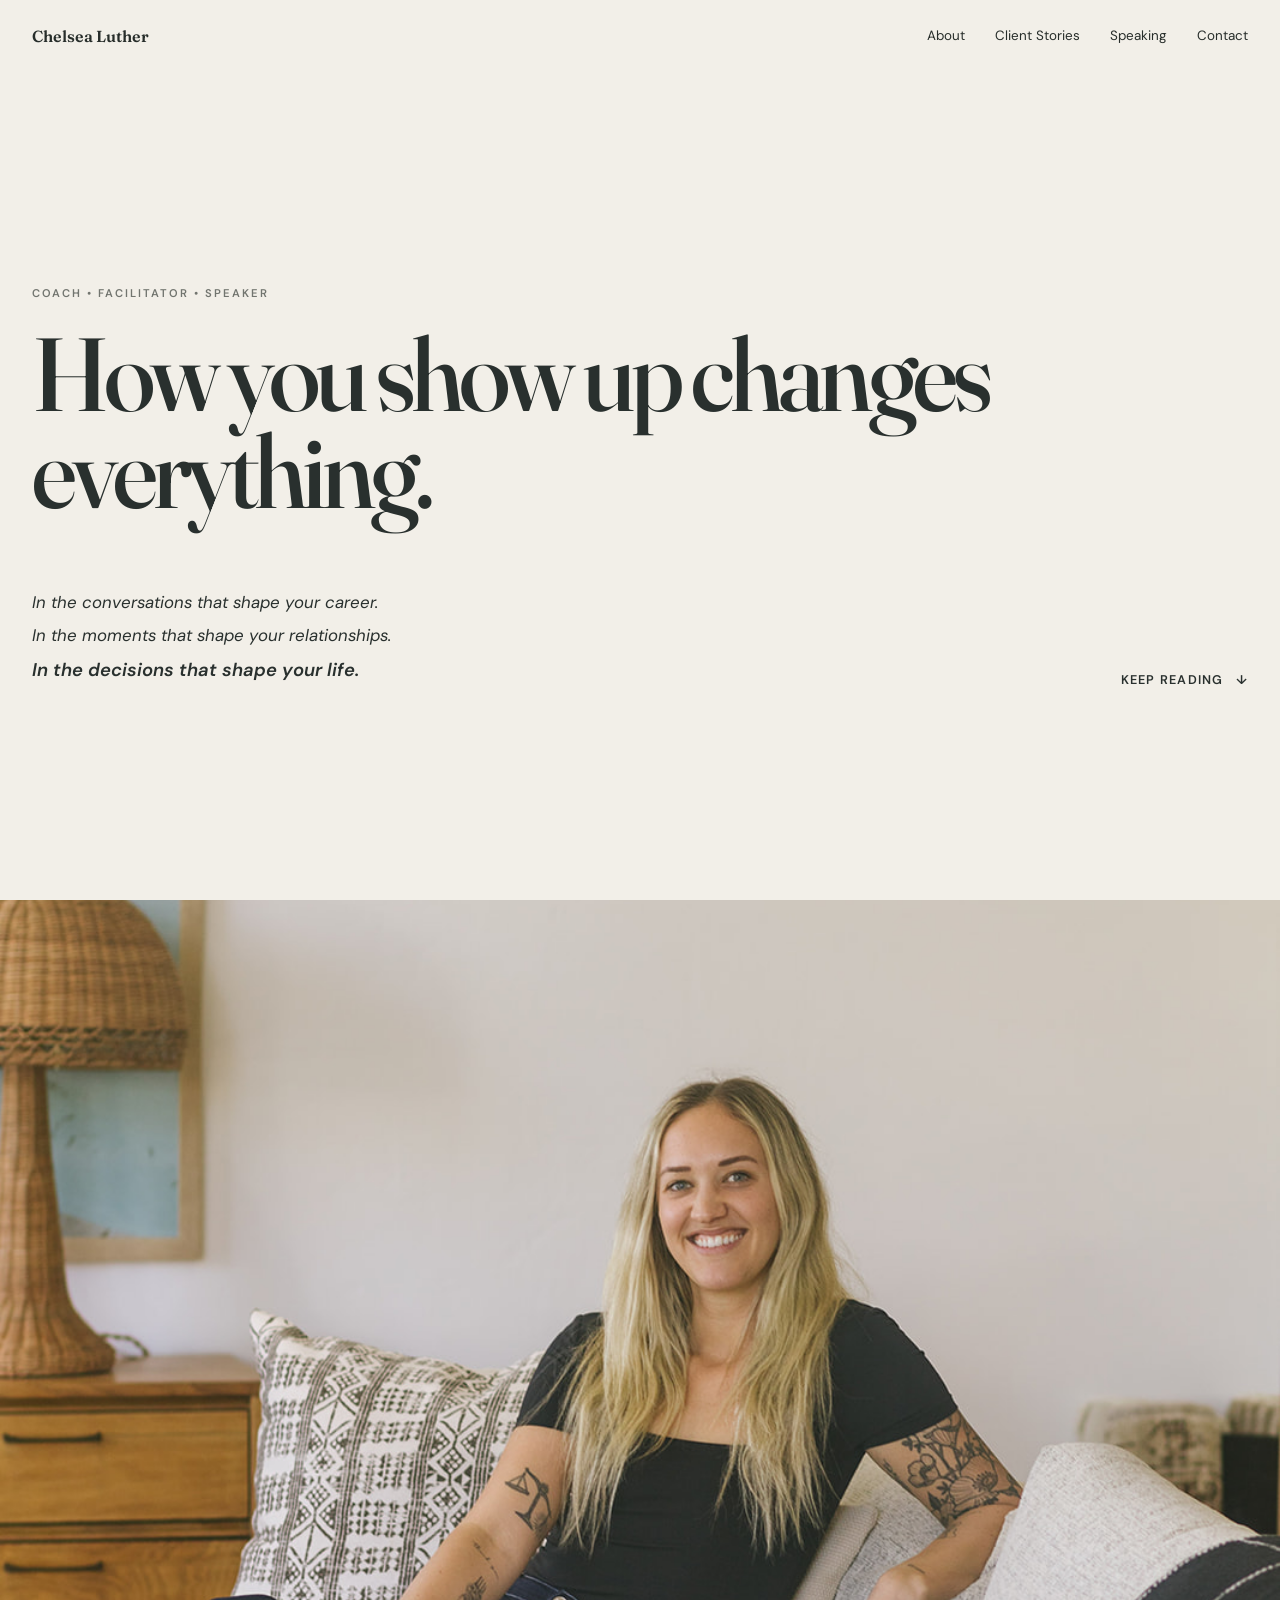
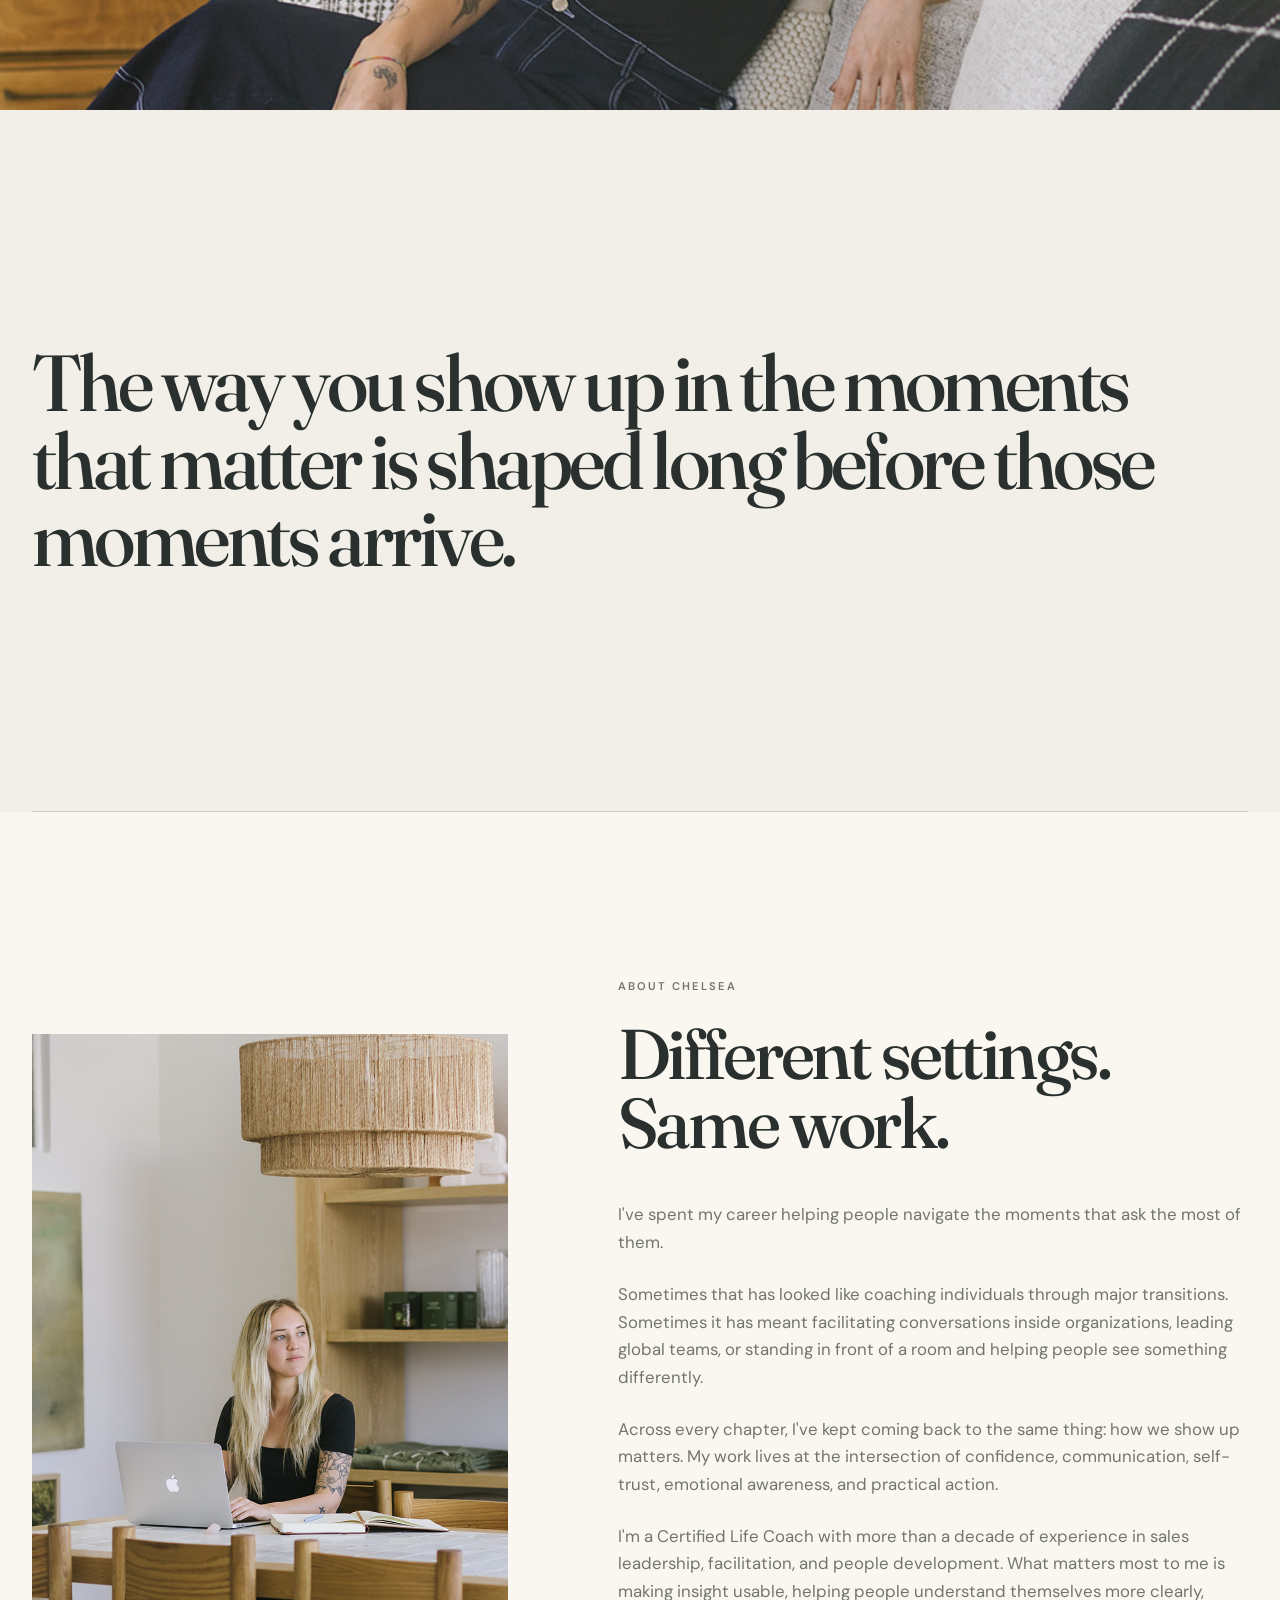
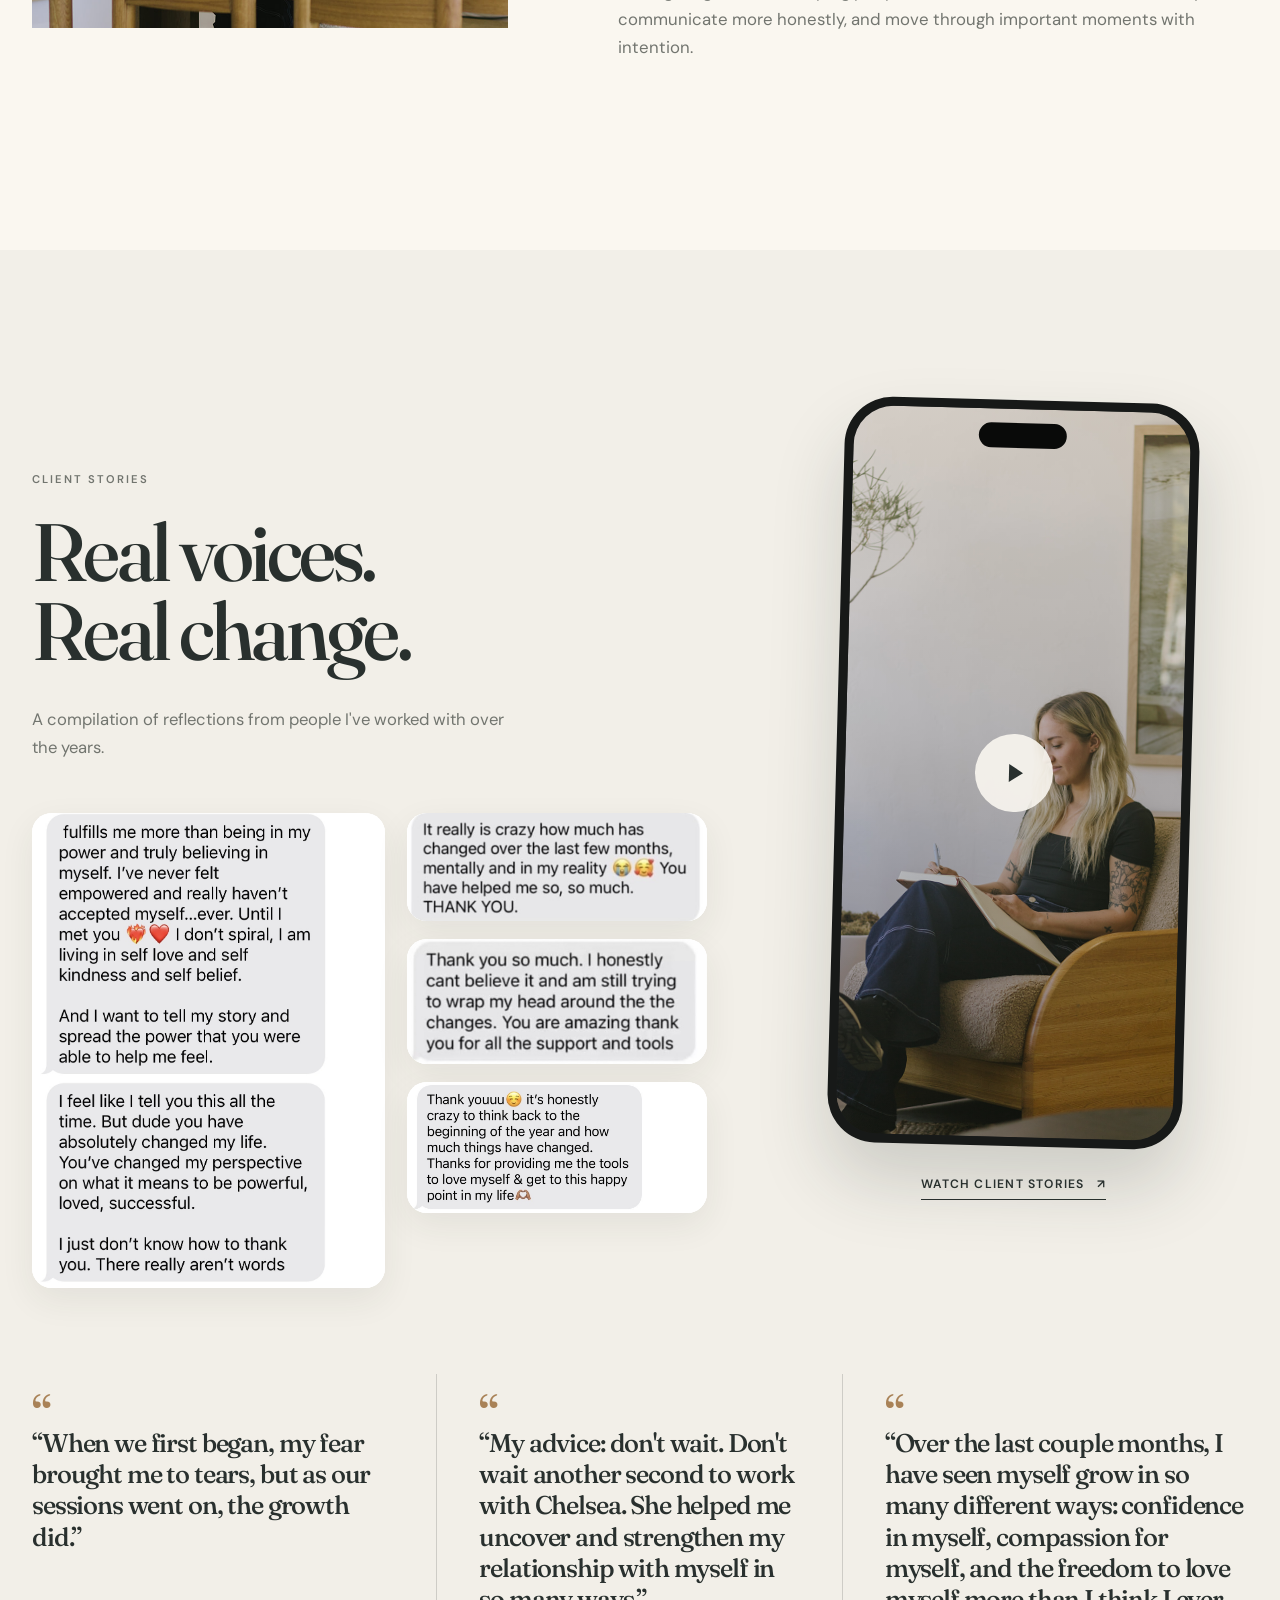
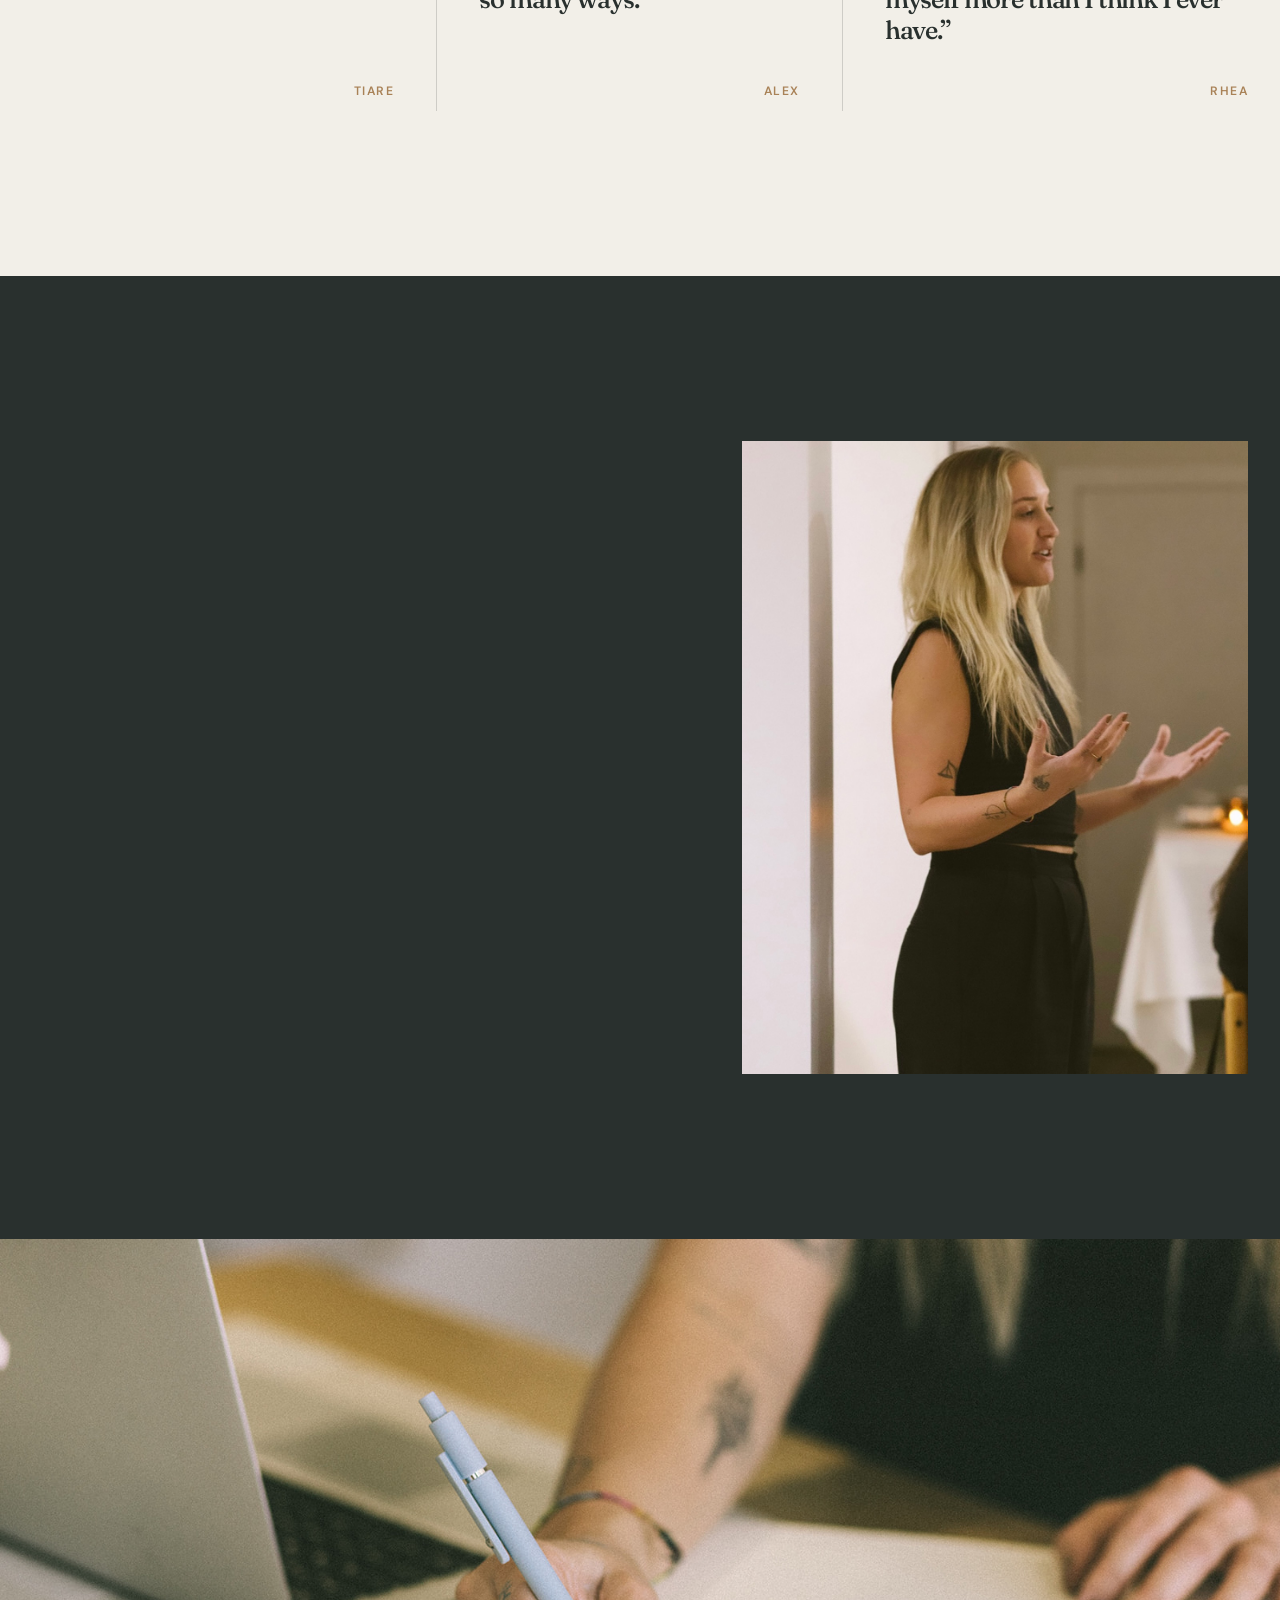
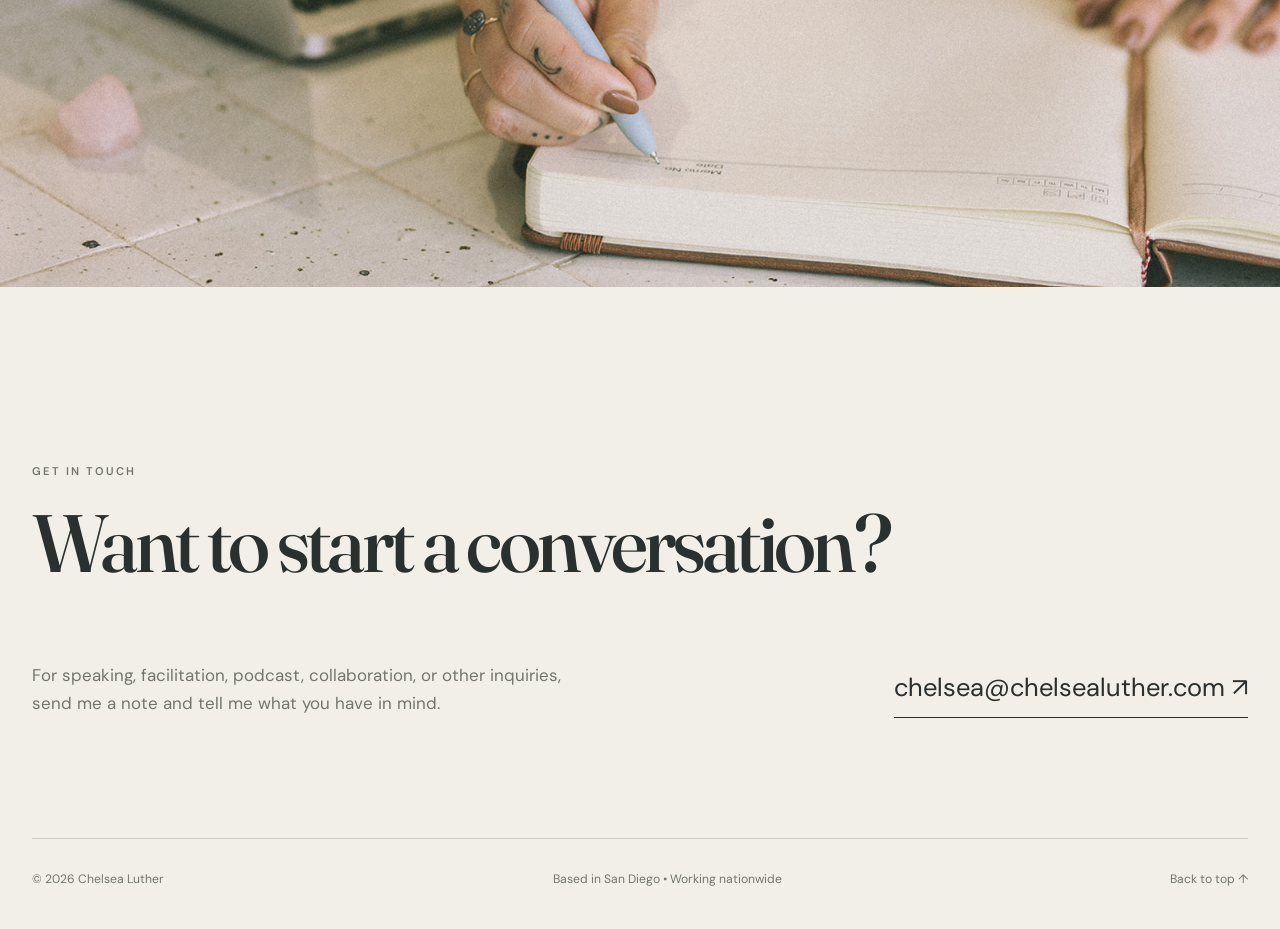
==== commit 4a423815: "Add files via upload" ====
--- a/index.html
+++ b/index.html
@@ -11,9 +11,55 @@
 <section id="opening-image" class="opening-image reveal"><img src="assets/chelsea-portrait.jpg" alt="Chelsea Luther seated in a bright room"></section>
 <section class="signature page-width reveal"><h2>The way you show up in the moments that matter is shaped long before those moments arrive.</h2></section>
 <section id="about" class="about-section"><div class="page-width about-grid"><div class="editorial-image reveal"><img src="assets/chelsea-working.jpg" alt="Chelsea Luther working at a table"></div><div class="about-copy reveal"><p class="eyebrow">About Chelsea</p><h2>Different settings. Same work.</h2><p>I've spent my career helping people navigate the moments that ask the most of them.</p><p>Sometimes that has looked like coaching individuals through major transitions. Sometimes it has meant facilitating conversations inside organizations, leading global teams, or standing in front of a room and helping people see something differently.</p><p>Across every chapter, I've kept coming back to the same thing: how we show up matters. My work lives at the intersection of confidence, communication, self-trust, emotional awareness, and practical action.</p><p>I'm a Certified Life Coach with more than a decade of experience in sales leadership, facilitation, and people development. What matters most to me is making insight usable, helping people understand themselves more clearly, communicate more honestly, and move through important moments with intention.</p></div></div></section>
-<section id="stories" class="stories-section"><div class="page-width"><div class="client-film reveal"><div class="client-film-copy"><p class="eyebrow">Client Stories</p><h2>Real voices.<br>Real change.</h2><p>A compilation of reflections from people I've worked with over the years.</p></div><button class="phone-film" type="button" aria-label="Play client stories compilation" data-video-open><span class="phone-shell"><span class="phone-screen"><img src="assets/client-stories-poster.jpg" alt=""><span class="phone-overlay"></span><span class="phone-island"></span><span class="play-mark"><span></span></span></span></span><span class="film-caption">Watch client stories <span>↗</span></span></button></div>
-<div class="text-story-collage" aria-label="Messages from clients"><figure class="text-card a reveal"><img src="text-story-01.jpg" alt="Client message about personal growth and changed perspective"></figure><figure class="text-card b reveal"><img src="text-story-02.jpg" alt="Client message about developing self-trust"></figure><figure class="text-card c reveal"><img src="text-story-03.jpg" alt="Client message about life transformation"></figure><figure class="text-card d reveal"><img src="text-story-04.jpg" alt="Client message about change and self-love"></figure></div>
-<div class="testimonial-heading reveal"><p class="eyebrow">In their words</p><h3>What people carry with them.</h3></div><div class="quotes"><figure class="reveal"><blockquote>“When we first began, my fear brought me to tears, but as our sessions went on, the growth did.”</blockquote><figcaption>Tiare</figcaption></figure><figure class="reveal"><blockquote>“My advice: don't wait. Don't wait another second to work with Chelsea. She helped me uncover and strengthen my relationship with myself in so many ways.”</blockquote><figcaption>Alex</figcaption></figure><figure class="reveal"><blockquote>“Over the last couple months, I have seen myself grow in so many different ways: confidence in myself, compassion for myself, and the freedom to love myself more than I think I ever have.”</blockquote><figcaption>Rhea</figcaption></figure></div></div></section>
+<section id="stories" class="stories-section">
+  <div class="page-width">
+
+    <div class="stories-showcase">
+      <div class="client-film-copy reveal">
+        <p class="eyebrow">Client Stories</p>
+        <h2>Real voices.<br>Real change.</h2>
+        <p>A compilation of reflections from people I've worked with over the years.</p>
+      </div>
+
+      <button class="phone-film reveal" type="button" aria-label="Play client stories compilation" data-video-open>
+        <span class="phone-shell">
+          <span class="phone-screen">
+            <img src="assets/client-stories-poster.jpg" alt="">
+            <span class="phone-overlay"></span>
+            <span class="phone-island"></span>
+            <span class="play-mark"><span></span></span>
+          </span>
+        </span>
+        <span class="film-caption">Watch client stories <span>↗</span></span>
+      </button>
+
+      <div class="text-story-collage" aria-label="Messages from clients">
+        <figure class="text-card a reveal"><img src="text-story-01.jpg" alt="Client message about personal growth and changed perspective"></figure>
+        <div class="text-story-stack">
+          <figure class="text-card b reveal"><img src="text-story-02.jpg" alt="Client message about developing self-trust"></figure>
+          <figure class="text-card c reveal"><img src="text-story-03.jpg" alt="Client message about life transformation"></figure>
+          <figure class="text-card d reveal"><img src="text-story-04.jpg" alt="Client message about change and self-love"></figure>
+        </div>
+      </div>
+    </div>
+
+    <div class="quotes quote-grid">
+      <figure class="reveal">
+        <blockquote>“When we first began, my fear brought me to tears, but as our sessions went on, the growth did.”</blockquote>
+        <figcaption>Tiare</figcaption>
+      </figure>
+      <figure class="reveal">
+        <blockquote>“My advice: don't wait. Don't wait another second to work with Chelsea. She helped me uncover and strengthen my relationship with myself in so many ways.”</blockquote>
+        <figcaption>Alex</figcaption>
+      </figure>
+      <figure class="reveal">
+        <blockquote>“Over the last couple months, I have seen myself grow in so many different ways: confidence in myself, compassion for myself, and the freedom to love myself more than I think I ever have.”</blockquote>
+        <figcaption>Rhea</figcaption>
+      </figure>
+    </div>
+
+  </div>
+</section>
 <section id="speaking" class="speaking-section"><div class="page-width speaking-grid"><div class="speaking-copy reveal"><p class="eyebrow">Speaking & Facilitation</p><h2>Ideas people can actually use.</h2><p>I speak and facilitate on confidence, communication, self-advocacy, leadership, emotional regulation, and how we show up in the moments that matter.</p><p>My style is practical, thoughtful, interactive, and grounded in real behavior change. The goal is not just to leave people inspired. It is to leave them with language, perspective, and tools they can use immediately.</p><div class="topic-line">Confidence • Communication • Self-Advocacy • Leadership • Personal Growth</div></div><div class="editorial-image reveal"><img src="assets/chelsea-speaking.jpg" alt="Chelsea Luther speaking to a group"></div></div></section>
 <section class="visual-break reveal"><img src="assets/chelsea-writing.jpg" alt="A notebook and laptop on a table"></section>
 <section id="contact" class="contact"><div class="page-width reveal"><p class="eyebrow">Get in touch</p><h2>Want to start a conversation?</h2><div class="contact-bottom"><p>For speaking, facilitation, podcast, collaboration, or other inquiries, send me a note and tell me what you have in mind.</p><a href="mailto:chelsea@chelsealuther.com">chelsea@chelsealuther.com <span>↗</span></a></div></div></section>
--- a/styles.css
+++ b/styles.css
@@ -6,3 +6,202 @@
 .text-card.a img{object-fit:contain;background:#fff}
 .text-card.b,.text-card.c,.text-card.d{min-height:0}
 .text-card.b img,.text-card.c img,.text-card.d img{object-fit:contain;background:#fff}.testimonial-heading{display:grid;grid-template-columns:.38fr 1.62fr;gap:65px;margin:110px 0 25px}.quotes figure{display:grid;grid-template-columns:1.3fr .7fr;gap:75px;align-items:end;margin:0;padding:50px 0;border-top:1px solid var(--line)}.quotes figure:last-child{border-bottom:1px solid var(--line)}.quotes blockquote{max-width:850px;margin:0;font-size:clamp(1.8rem,3vw,3.1rem);line-height:1.16}.quotes figcaption{padding-bottom:5px;color:var(--muted);font-size:.76rem;letter-spacing:.08em;text-transform:uppercase}.speaking-section{padding:165px 0;color:var(--cream);background:var(--ink)}.speaking-section .eyebrow,.speaking-section p{color:rgba(251,248,241,.68)}.speaking-grid{display:grid;grid-template-columns:1.08fr .92fr;gap:115px;align-items:center}.speaking-copy h2{margin-bottom:42px}.speaking-copy p{max-width:650px;margin:0 0 26px;font-size:1.05rem}.topic-line{margin-top:38px;color:var(--cream);font-size:.78rem;letter-spacing:.08em;text-transform:uppercase}.visual-break{height:min(72svh,760px);overflow:hidden}.visual-break img{height:100%;object-fit:cover;object-position:center 54%}.contact{padding:175px 0 120px}.contact h2{max-width:1060px}.contact-bottom{display:grid;grid-template-columns:1fr 1fr;gap:90px;align-items:end;margin-top:78px}.contact-bottom p{max-width:560px;margin:0;color:var(--muted);font-size:1.06rem}.contact-bottom a{justify-self:end;padding-bottom:8px;font-size:clamp(1.15rem,2vw,1.6rem);text-decoration:none;border-bottom:1px solid var(--ink)}.site-footer{display:flex;justify-content:space-between;gap:24px;padding:30px 0 40px;color:var(--muted);font-size:.76rem;border-top:1px solid var(--line)}.site-footer a{text-decoration:none}.video-modal{position:fixed;inset:0;z-index:200;display:grid;place-items:center;padding:70px 24px 28px;visibility:hidden;opacity:0;background:rgba(20,23,22,.92);backdrop-filter:blur(16px);transition:.3s}.video-modal.open{visibility:visible;opacity:1}.video-modal-inner{width:min(430px,88vw);max-height:calc(100svh - 110px)}.video-modal video{display:block;width:100%;max-height:calc(100svh - 110px);background:#111;border-radius:28px;box-shadow:0 30px 90px rgba(0,0,0,.45)}.video-modal-close{position:absolute;top:24px;right:28px;padding:8px 0;color:var(--cream);background:none;border:0;font-size:.72rem;letter-spacing:.12em;text-transform:uppercase;cursor:pointer}body.modal-open{overflow:hidden}.reveal{opacity:0;transform:translateY(24px);transition:opacity .8s ease,transform .8s cubic-bezier(.22,1,.36,1)}.reveal.visible{opacity:1;transform:none}@media(prefers-reduced-motion:reduce){.reveal{opacity:1;transform:none;transition:none}}@media(max-width:900px){.page-width,.site-header{width:min(calc(100% - 36px),var(--max))}.site-header{mix-blend-mode:normal;padding:18px 0;background:rgba(242,239,232,.92);backdrop-filter:blur(12px)}.menu-toggle{display:block;padding:8px 0 8px 12px;background:none;border:0}.menu-toggle span{display:block;width:24px;height:1px;margin:6px 0;background:var(--ink)}.site-nav{position:absolute;top:60px;right:0;display:none;width:220px;flex-direction:column;gap:0;padding:12px 20px;background:var(--paper-light);border:1px solid var(--line)}.site-nav.open{display:flex}.site-nav a{padding:13px 0;border-bottom:1px solid var(--line)}.hero{min-height:94svh;padding-top:130px}.hero-bottom{display:block}.hero-bottom .text-link{margin-top:38px}.opening-image{height:72svh}.about-grid,.client-film,.testimonial-heading,.speaking-grid,.contact-bottom{grid-template-columns:1fr;gap:48px}.about-grid .editorial-image,.speaking-grid .editorial-image{max-width:620px}.client-film-copy{text-align:center}.text-story-collage{min-height:auto;display:grid;grid-template-columns:1fr 1fr;gap:24px}.text-card{position:static;width:auto!important;transform:none!important}.quotes figure{grid-template-columns:1fr;gap:20px}.speaking-grid .editorial-image{order:-1}.contact-bottom a{justify-self:start}.site-footer{flex-wrap:wrap}}@media(max-width:560px){h1{font-size:clamp(3.3rem,15vw,4.5rem)}h2{font-size:clamp(2.8rem,13vw,4.1rem)}.signature h2{font-size:clamp(3rem,13.5vw,4.5rem)}.opening-image{height:64svh}.text-story-collage{grid-template-columns:1fr}.quotes blockquote{font-size:1.7rem}.phone-shell{width:min(285px,76vw);border-radius:42px}.phone-screen{border-radius:35px}.site-footer{flex-direction:column;gap:8px}}
+
+
+/* V8.3 testimonial layout: matches approved mock */
+.stories-section {
+  padding: 150px 0 165px;
+}
+
+.stories-showcase {
+  display: grid;
+  grid-template-columns: minmax(0, 1.18fr) minmax(300px, .82fr);
+  grid-template-areas:
+    "copy phone"
+    "texts phone";
+  column-gap: 72px;
+  row-gap: 52px;
+  align-items: start;
+}
+
+.stories-showcase .client-film-copy {
+  grid-area: copy;
+  padding-top: 70px;
+}
+
+.stories-showcase .client-film-copy h2 {
+  max-width: 690px;
+}
+
+.stories-showcase .client-film-copy > p:last-child {
+  max-width: 500px;
+  margin: 34px 0 0;
+  color: var(--muted);
+  font-size: 1.04rem;
+}
+
+.stories-showcase .phone-film {
+  grid-area: phone;
+  justify-self: center;
+  align-self: start;
+}
+
+.stories-showcase .phone-shell {
+  width: min(355px, 32vw);
+}
+
+.text-story-collage {
+  grid-area: texts;
+  display: grid;
+  grid-template-columns: 1.08fr .92fr;
+  gap: 22px;
+  align-items: stretch;
+  margin: 0;
+  min-height: 0;
+}
+
+.text-story-stack {
+  display: grid;
+  grid-template-rows: repeat(3, auto);
+  gap: 18px;
+  align-content: start;
+}
+
+.text-card {
+  position: static;
+  width: auto;
+  margin: 0;
+  border-radius: 20px;
+  overflow: hidden;
+  background: #fff;
+  box-shadow: 0 12px 34px rgba(41,48,46,.075);
+  transform: none;
+}
+
+.text-card img {
+  display: block;
+  width: 100%;
+  height: auto;
+  object-fit: contain;
+  background: #fff;
+}
+
+.text-card.a {
+  align-self: stretch;
+}
+
+.text-card.a img {
+  height: 100%;
+  object-fit: contain;
+}
+
+.quote-grid {
+  display: grid;
+  grid-template-columns: repeat(3, 1fr);
+  margin-top: 86px;
+  border-top: 0;
+  border-bottom: 0;
+}
+
+.quote-grid figure {
+  display: flex;
+  min-height: 250px;
+  flex-direction: column;
+  justify-content: space-between;
+  gap: 34px;
+  margin: 0;
+  padding: 20px 42px 10px;
+  border: 0;
+  border-right: 1px solid var(--line);
+}
+
+.quote-grid figure:first-child {
+  padding-left: 0;
+}
+
+.quote-grid figure:last-child {
+  padding-right: 0;
+  border-right: 0;
+  border-bottom: 0;
+}
+
+.quote-grid blockquote {
+  position: relative;
+  max-width: none;
+  margin: 0;
+  padding-top: 34px;
+  font-size: clamp(1.45rem, 2vw, 2.05rem);
+  line-height: 1.22;
+}
+
+.quote-grid blockquote::before {
+  content: "“";
+  position: absolute;
+  top: -4px;
+  left: 0;
+  font-family: "Fraunces", serif;
+  font-size: 3rem;
+  line-height: 1;
+  color: #a98257;
+}
+
+.quote-grid figcaption {
+  padding: 0;
+  color: #a98257;
+  font-size: .76rem;
+  font-weight: 600;
+  letter-spacing: .12em;
+  text-transform: uppercase;
+}
+
+@media (max-width: 900px) {
+  .stories-showcase {
+    grid-template-columns: 1fr;
+    grid-template-areas:
+      "copy"
+      "phone"
+      "texts";
+    row-gap: 52px;
+  }
+
+  .stories-showcase .client-film-copy {
+    padding-top: 0;
+    text-align: left;
+  }
+
+  .stories-showcase .phone-film {
+    justify-self: center;
+  }
+
+  .stories-showcase .phone-shell {
+    width: min(340px, 70vw);
+  }
+
+  .text-story-collage {
+    grid-template-columns: 1fr 1fr;
+  }
+
+  .quote-grid {
+    grid-template-columns: 1fr;
+    margin-top: 72px;
+  }
+
+  .quote-grid figure,
+  .quote-grid figure:first-child,
+  .quote-grid figure:last-child {
+    min-height: 0;
+    padding: 38px 0;
+    border-right: 0;
+    border-bottom: 1px solid var(--line);
+  }
+}
+
+@media (max-width: 560px) {
+  .text-story-collage {
+    grid-template-columns: 1fr;
+  }
+
+  .text-story-stack {
+    gap: 16px;
+  }
+}
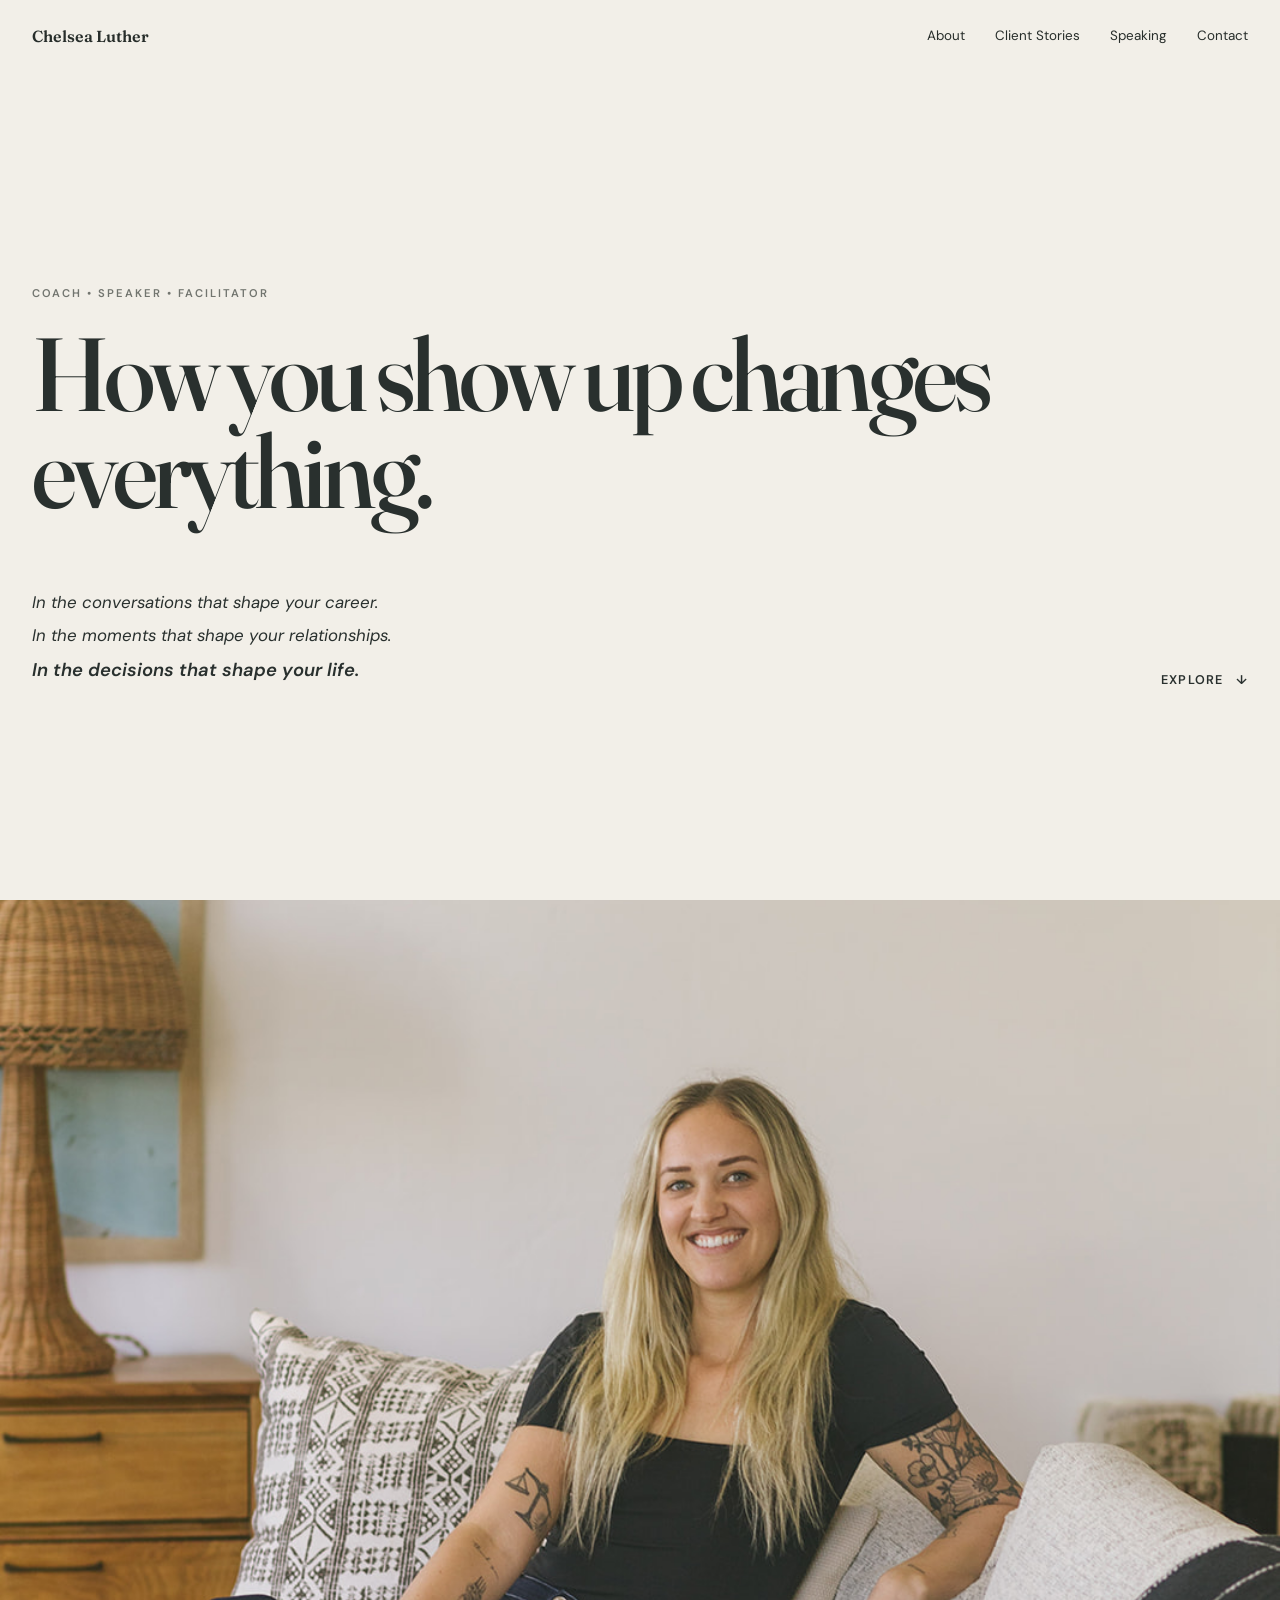
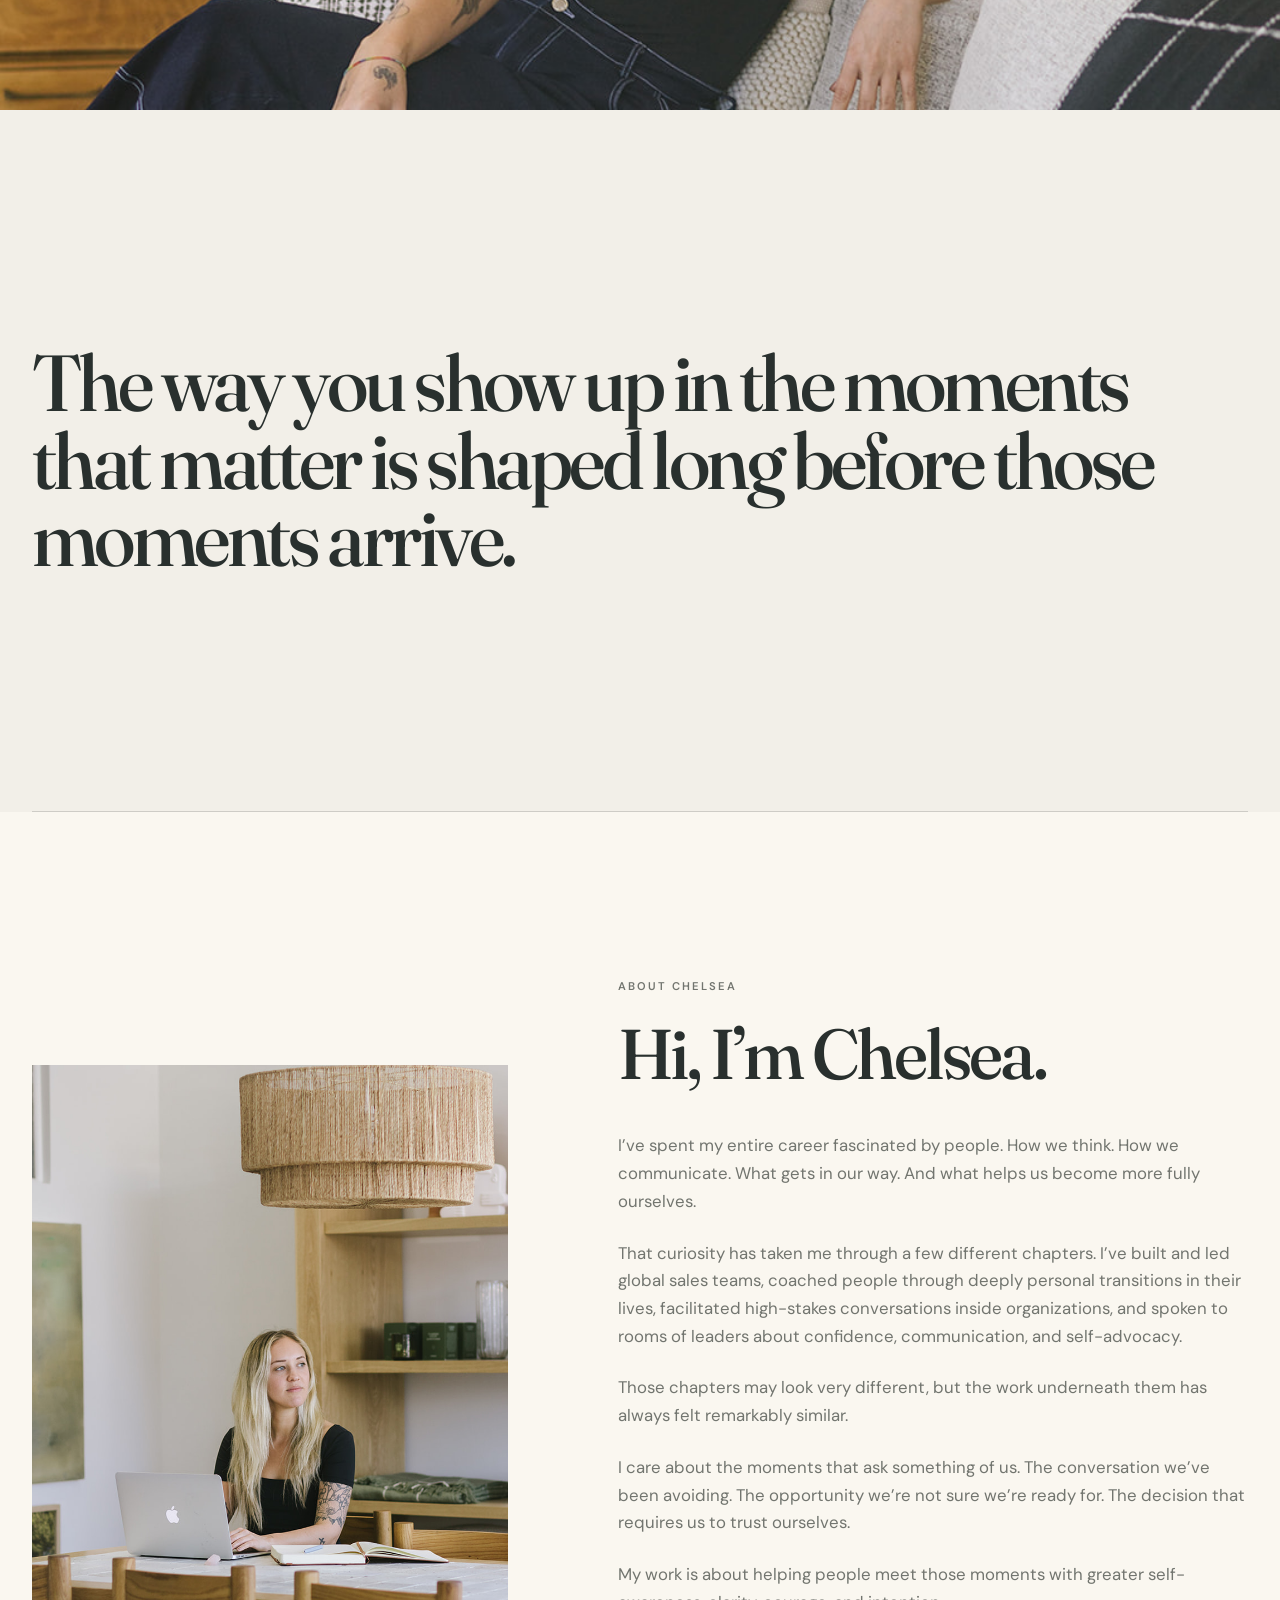
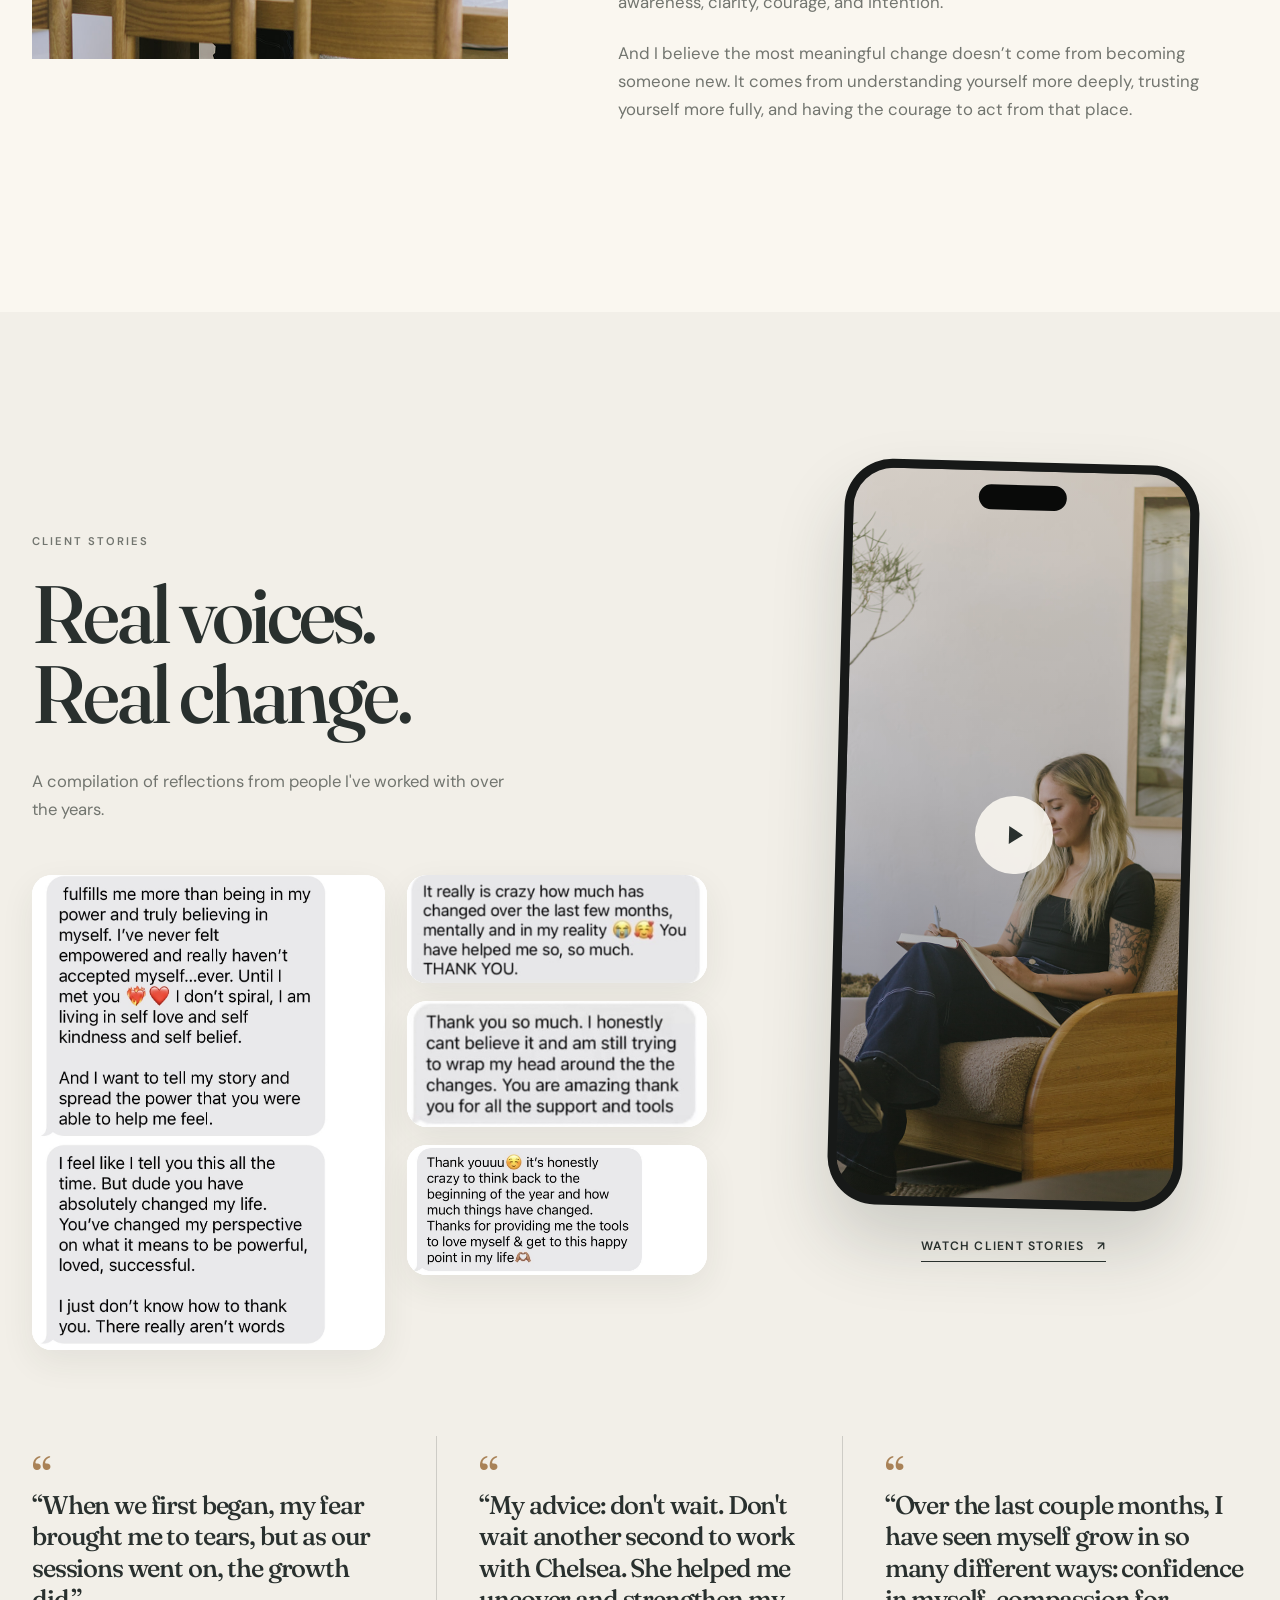
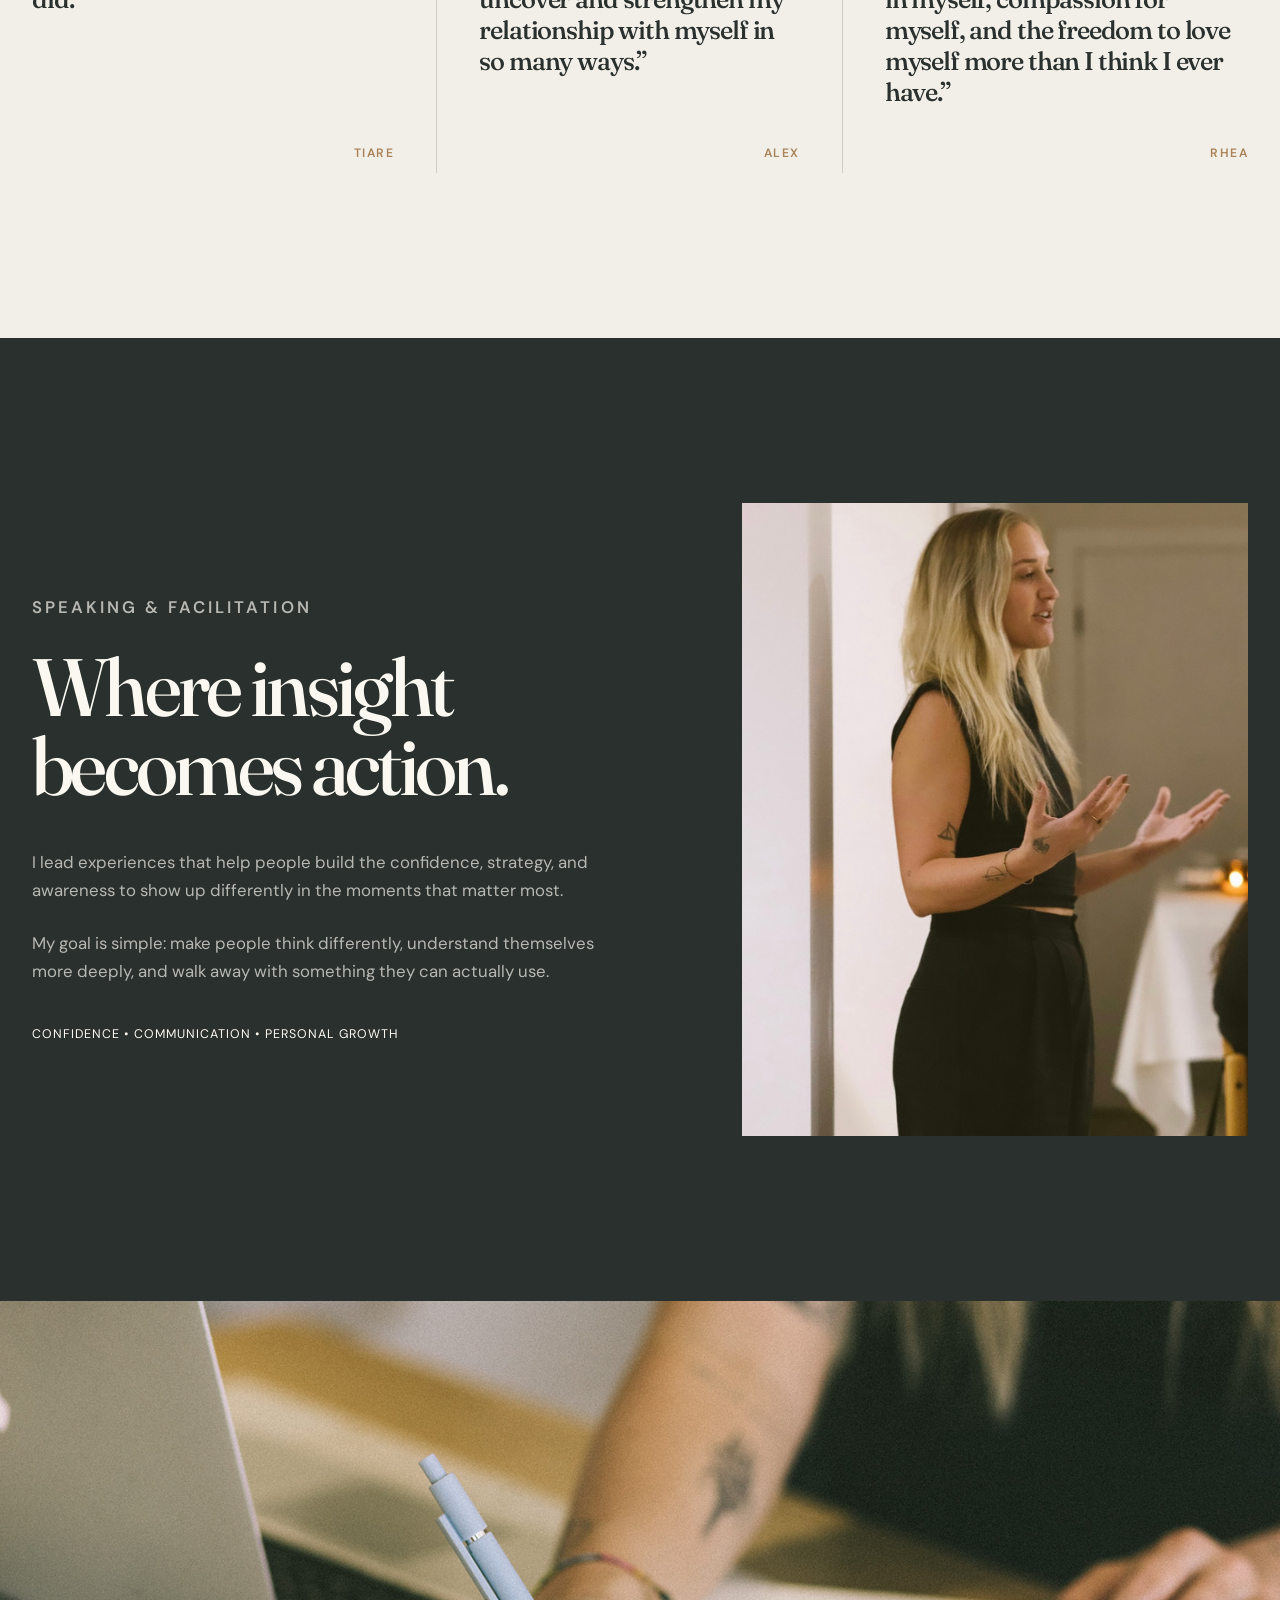
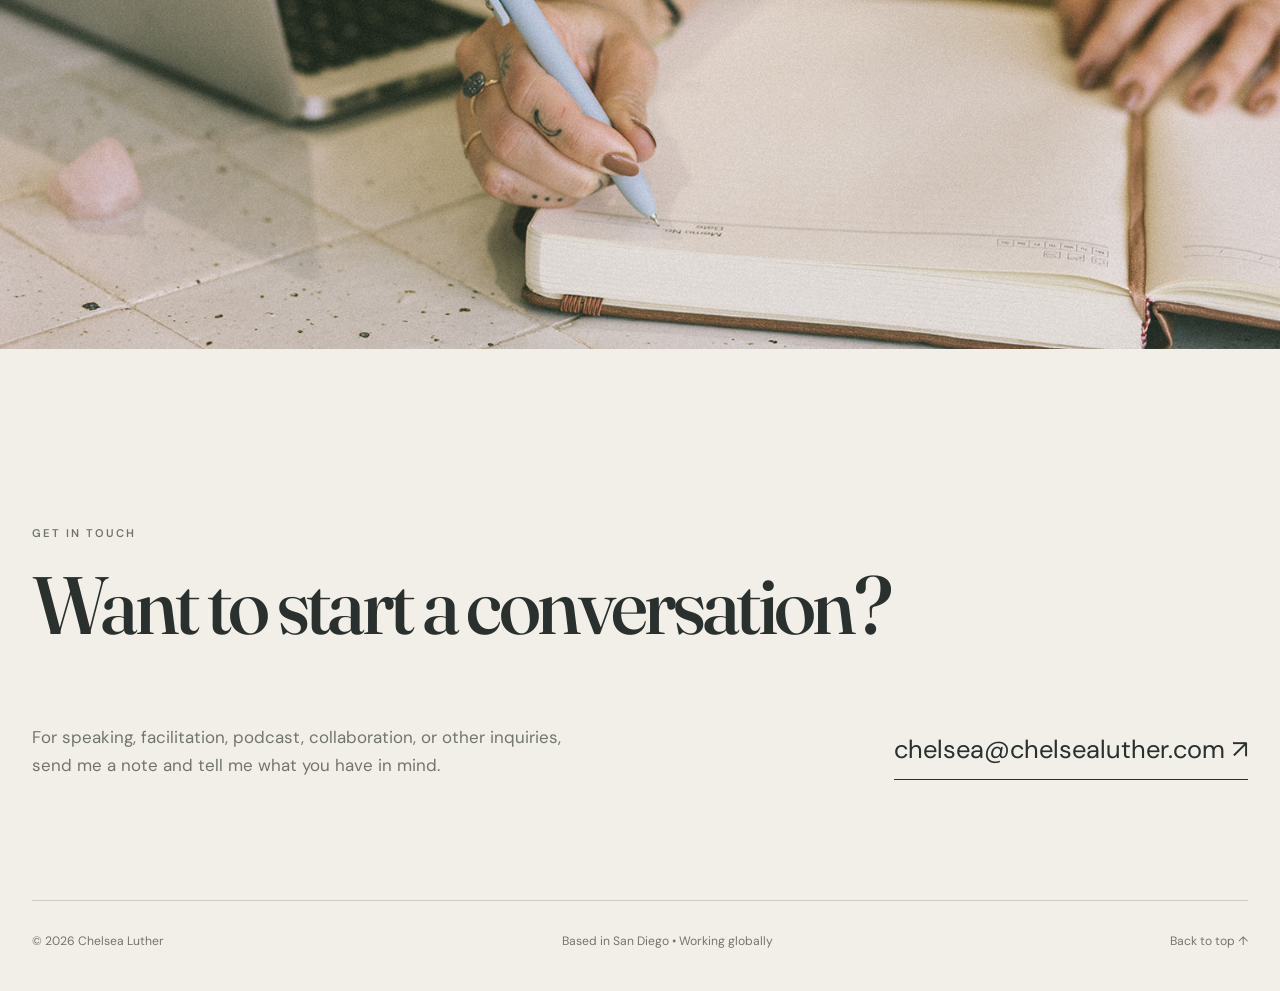
==== commit d190a239: "Add files via upload" ====
--- a/index.html
+++ b/index.html
@@ -7,10 +7,16 @@
 <body><div class="progress"><span></span></div>
 <header class="site-header"><a class="brand" href="#top">Chelsea Luther</a><button class="menu-toggle" aria-label="Open menu" aria-expanded="false"><span></span><span></span></button><nav class="site-nav"><a href="#about">About</a><a href="#stories">Client Stories</a><a href="#speaking">Speaking</a><a href="#contact">Contact</a></nav></header>
 <main id="top">
-<section class="hero page-width reveal"><p class="eyebrow">Coach • Facilitator • Speaker</p><h1>How you show up changes everything.</h1><div class="hero-bottom"><div class="hero-manifesto"><p>In the conversations that shape your career.</p><p>In the moments that shape your relationships.</p><p>In the decisions that shape your life.</p></div><a class="text-link" href="#opening-image">Keep reading <span>↓</span></a></div></section>
+<section class="hero page-width reveal"><p class="eyebrow">Coach • Speaker • Facilitator</p><h1>How you show up changes everything.</h1><div class="hero-bottom"><div class="hero-manifesto"><p>In the conversations that shape your career.</p><p>In the moments that shape your relationships.</p><p>In the decisions that shape your life.</p></div><a class="text-link" href="#opening-image">Explore <span>↓</span></a></div></section>
 <section id="opening-image" class="opening-image reveal"><img src="assets/chelsea-portrait.jpg" alt="Chelsea Luther seated in a bright room"></section>
 <section class="signature page-width reveal"><h2>The way you show up in the moments that matter is shaped long before those moments arrive.</h2></section>
-<section id="about" class="about-section"><div class="page-width about-grid"><div class="editorial-image reveal"><img src="assets/chelsea-working.jpg" alt="Chelsea Luther working at a table"></div><div class="about-copy reveal"><p class="eyebrow">About Chelsea</p><h2>Different settings. Same work.</h2><p>I've spent my career helping people navigate the moments that ask the most of them.</p><p>Sometimes that has looked like coaching individuals through major transitions. Sometimes it has meant facilitating conversations inside organizations, leading global teams, or standing in front of a room and helping people see something differently.</p><p>Across every chapter, I've kept coming back to the same thing: how we show up matters. My work lives at the intersection of confidence, communication, self-trust, emotional awareness, and practical action.</p><p>I'm a Certified Life Coach with more than a decade of experience in sales leadership, facilitation, and people development. What matters most to me is making insight usable, helping people understand themselves more clearly, communicate more honestly, and move through important moments with intention.</p></div></div></section>
+<section id="about" class="about-section"><div class="page-width about-grid"><div class="editorial-image reveal"><img src="assets/chelsea-working.jpg" alt="Chelsea Luther working at a table"></div><div class="about-copy reveal"><p class="eyebrow">About Chelsea</p><h2>Hi, I’m Chelsea.</h2>
+<p>I’ve spent my entire career fascinated by people. How we think. How we communicate. What gets in our way. And what helps us become more fully ourselves.</p>
+<p>That curiosity has taken me through a few different chapters. I’ve built and led global sales teams, coached people through deeply personal transitions in their lives, facilitated high-stakes conversations inside organizations, and spoken to rooms of leaders about confidence, communication, and self-advocacy.</p>
+<p>Those chapters may look very different, but the work underneath them has always felt remarkably similar.</p>
+<p>I care about the moments that ask something of us. The conversation we’ve been avoiding. The opportunity we’re not sure we’re ready for. The decision that requires us to trust ourselves.</p>
+<p>My work is about helping people meet those moments with greater self-awareness, clarity, courage, and intention.</p>
+<p>And I believe the most meaningful change doesn’t come from becoming someone new. It comes from understanding yourself more deeply, trusting yourself more fully, and having the courage to act from that place.</p></div></div></section>
 <section id="stories" class="stories-section">
   <div class="page-width">
 
@@ -60,9 +66,9 @@
 
   </div>
 </section>
-<section id="speaking" class="speaking-section"><div class="page-width speaking-grid"><div class="speaking-copy reveal"><p class="eyebrow">Speaking & Facilitation</p><h2>Ideas people can actually use.</h2><p>I speak and facilitate on confidence, communication, self-advocacy, leadership, emotional regulation, and how we show up in the moments that matter.</p><p>My style is practical, thoughtful, interactive, and grounded in real behavior change. The goal is not just to leave people inspired. It is to leave them with language, perspective, and tools they can use immediately.</p><div class="topic-line">Confidence • Communication • Self-Advocacy • Leadership • Personal Growth</div></div><div class="editorial-image reveal"><img src="assets/chelsea-speaking.jpg" alt="Chelsea Luther speaking to a group"></div></div></section>
+<section id="speaking" class="speaking-section"><div class="page-width speaking-grid"><div class="speaking-copy reveal"><p class="eyebrow">Speaking & Facilitation</p><h2>Where insight becomes action.</h2><p>I lead experiences that help people build the confidence, strategy, and awareness to show up differently in the moments that matter most.</p><p>My goal is simple: make people think differently, understand themselves more deeply, and walk away with something they can actually use.</p><div class="topic-line">Confidence • Communication • Personal Growth</div></div><div class="editorial-image reveal"><img src="assets/chelsea-speaking.jpg" alt="Chelsea Luther speaking to a group"></div></div></section>
 <section class="visual-break reveal"><img src="assets/chelsea-writing.jpg" alt="A notebook and laptop on a table"></section>
 <section id="contact" class="contact"><div class="page-width reveal"><p class="eyebrow">Get in touch</p><h2>Want to start a conversation?</h2><div class="contact-bottom"><p>For speaking, facilitation, podcast, collaboration, or other inquiries, send me a note and tell me what you have in mind.</p><a href="mailto:chelsea@chelsealuther.com">chelsea@chelsealuther.com <span>↗</span></a></div></div></section>
 </main>
 <div class="video-modal" data-video-modal aria-hidden="true" role="dialog" aria-modal="true"><button class="video-modal-close" type="button" data-video-close>Close <span>×</span></button><div class="video-modal-inner"><video controls playsinline preload="metadata" poster="assets/client-stories-poster.jpg" data-client-video><source src="client-stories.mp4" type="video/mp4"></video></div></div>
-<footer class="site-footer page-width"><span>© <span id="year"></span> Chelsea Luther</span><span>Based in San Diego • Working nationwide</span><a href="#top">Back to top ↑</a></footer><script src="script.js"></script></body></html>+<footer class="site-footer page-width"><span>© <span id="year"></span> Chelsea Luther</span><span>Based in San Diego • Working globally</span><a href="#top">Back to top ↑</a></footer><script src="script.js"></script></body></html>
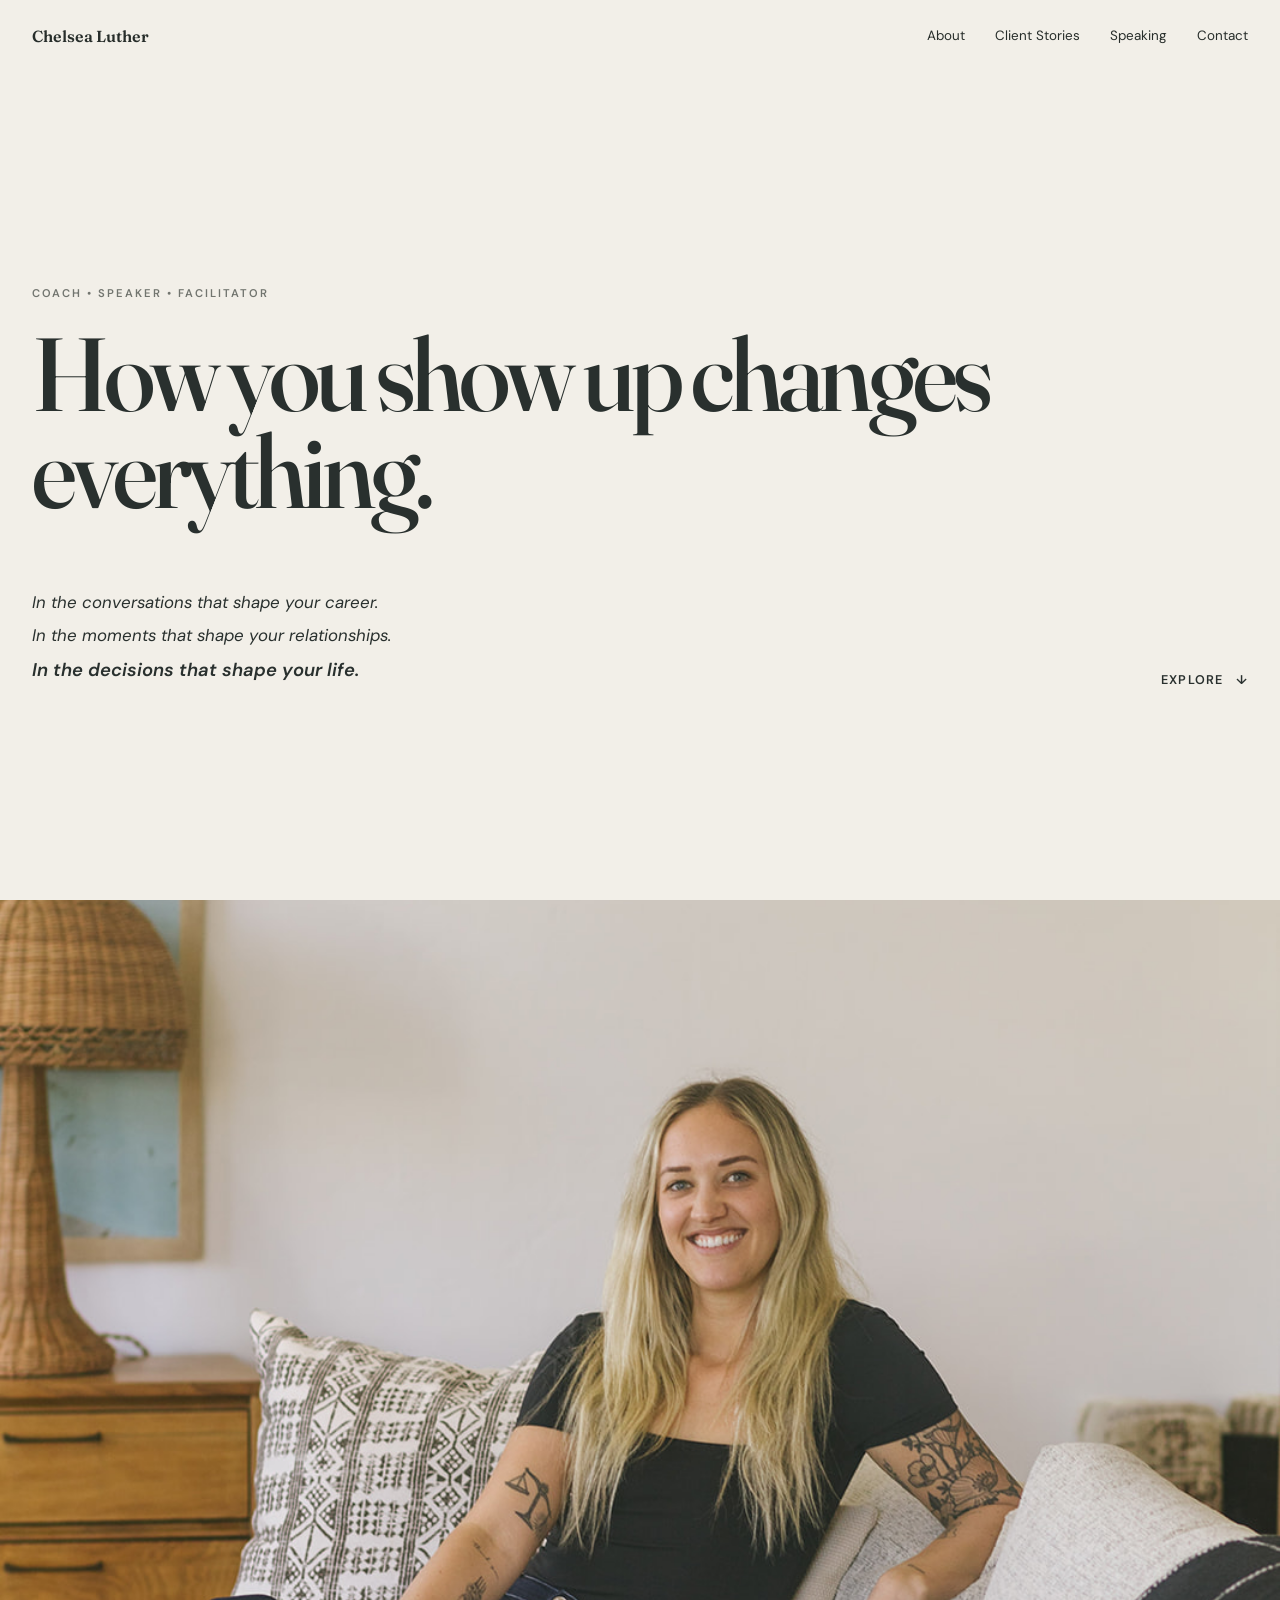
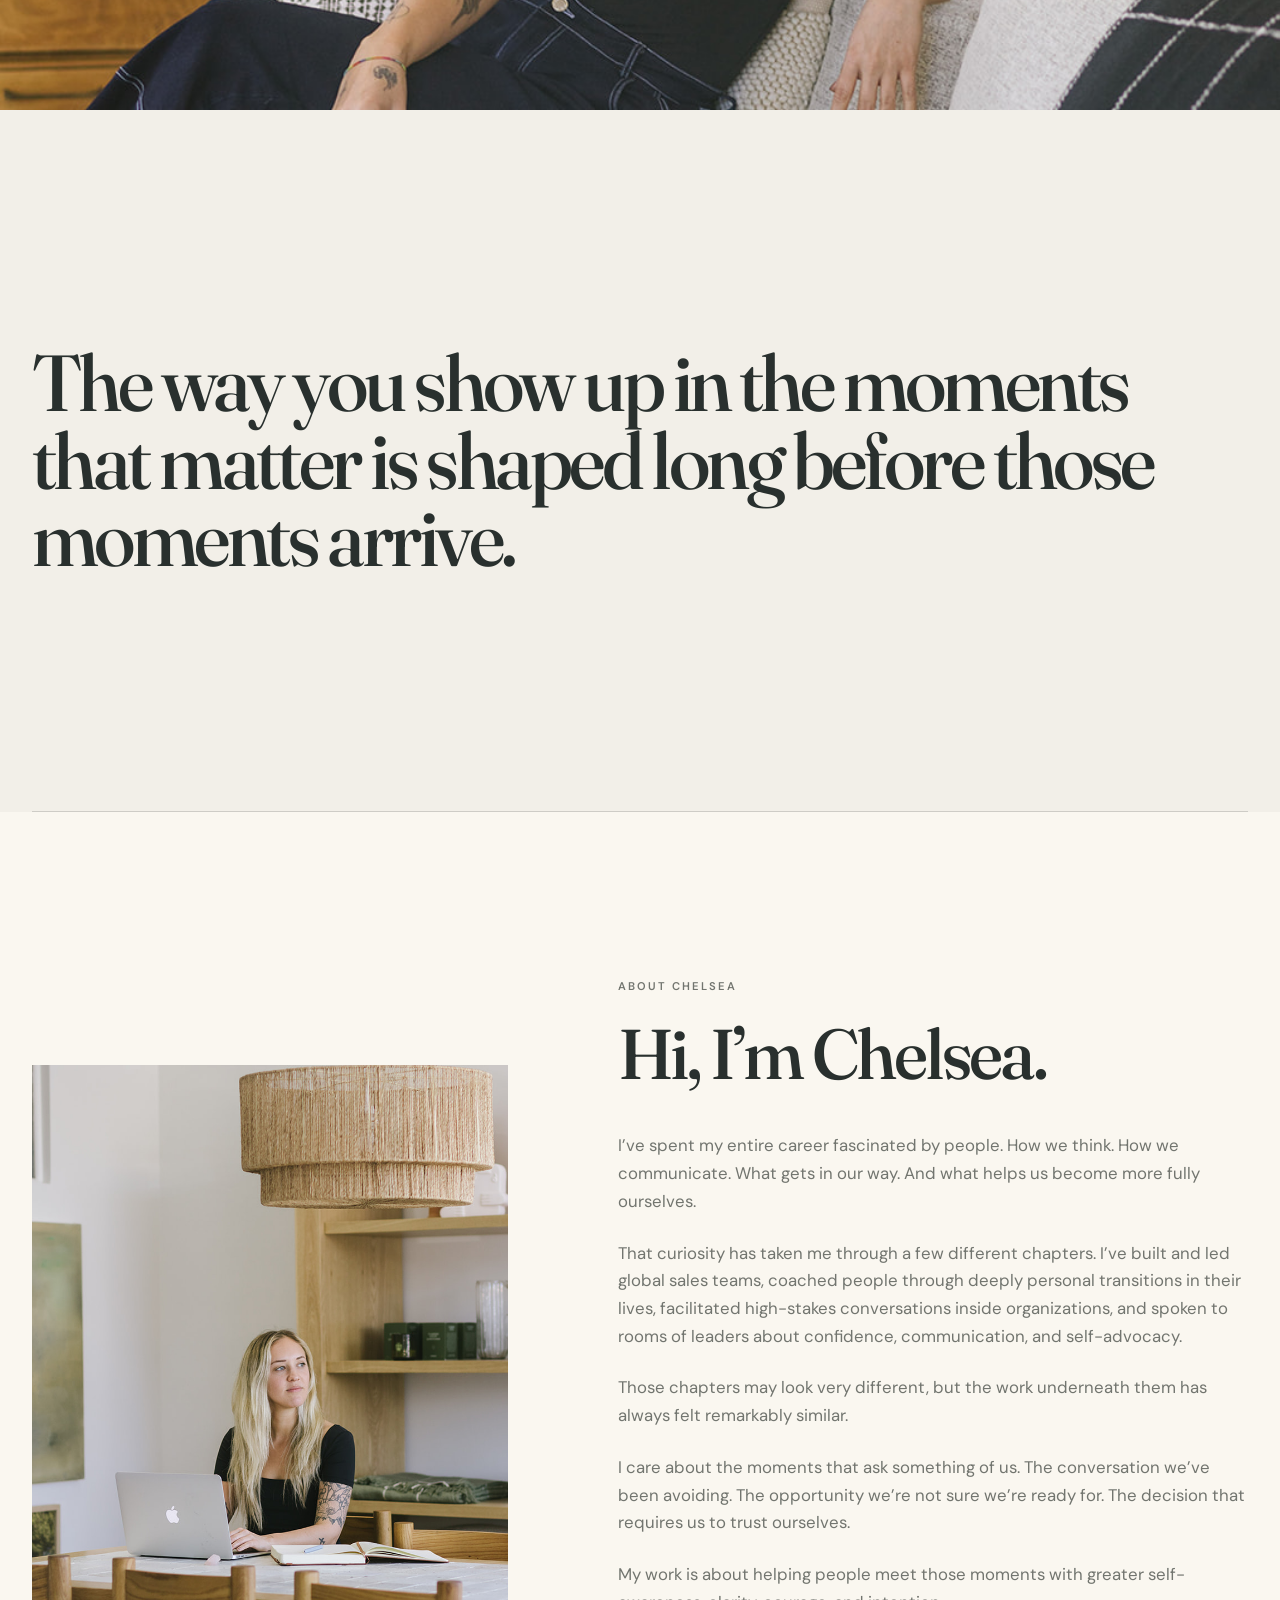
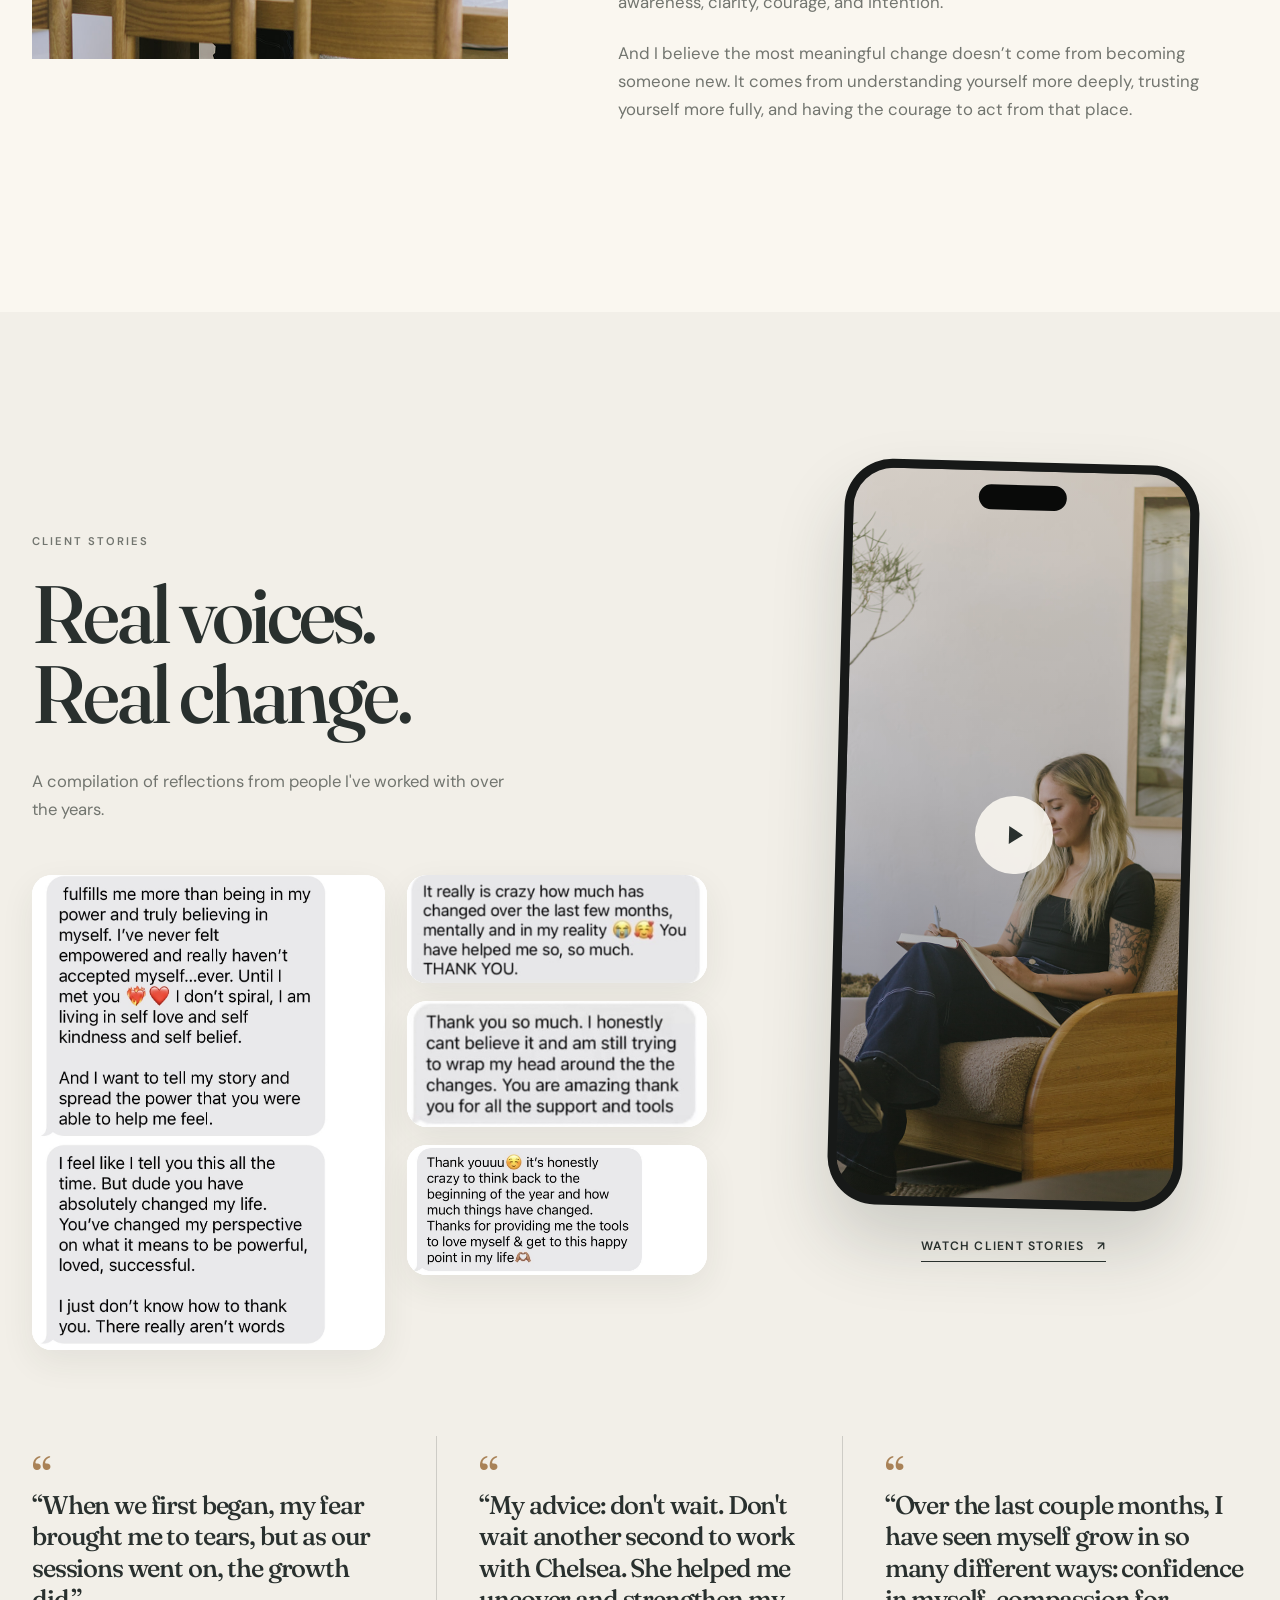
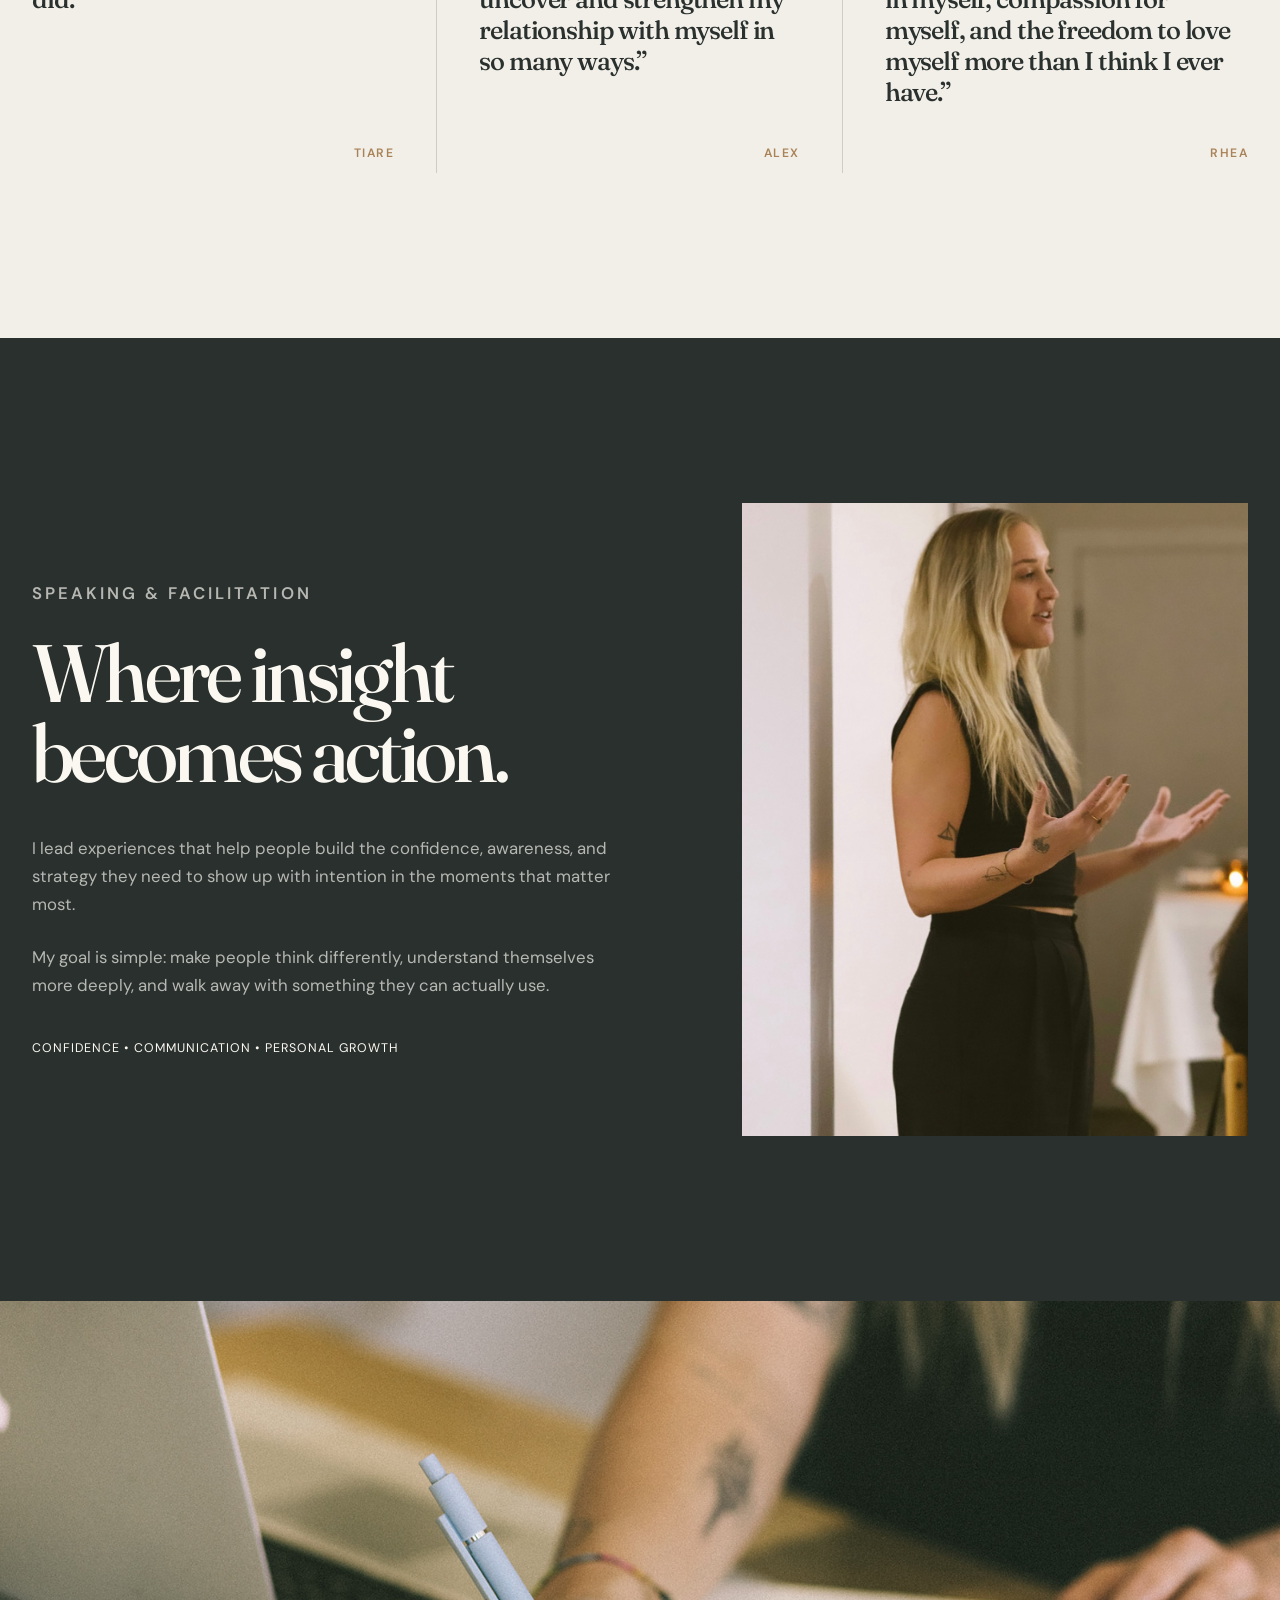
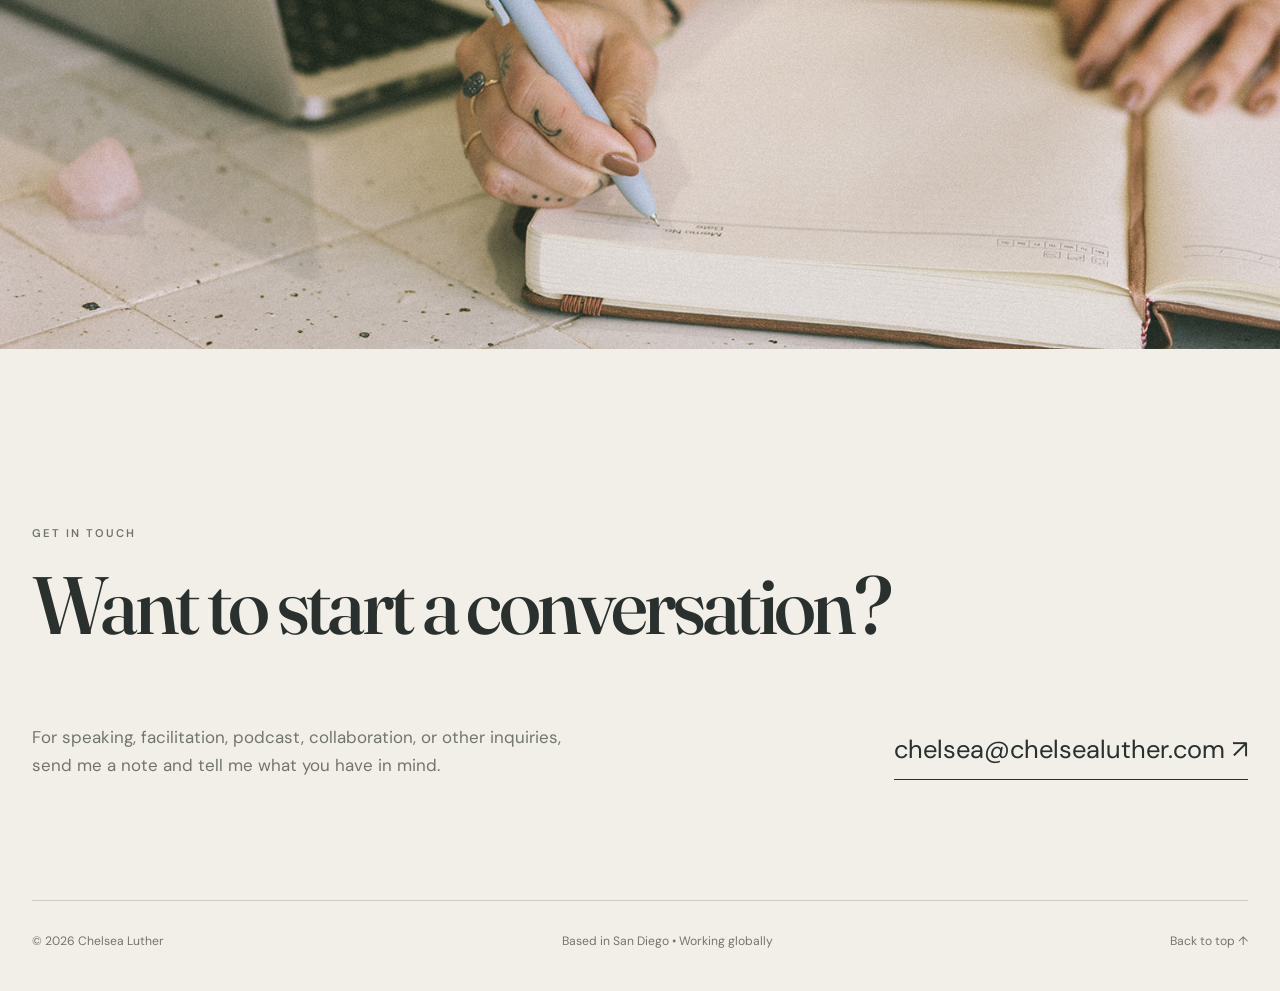
==== commit 91186ae9: "Add files via upload" ====
--- a/index.html
+++ b/index.html
@@ -66,7 +66,7 @@
 
   </div>
 </section>
-<section id="speaking" class="speaking-section"><div class="page-width speaking-grid"><div class="speaking-copy reveal"><p class="eyebrow">Speaking & Facilitation</p><h2>Where insight becomes action.</h2><p>I lead experiences that help people build the confidence, strategy, and awareness to show up differently in the moments that matter most.</p><p>My goal is simple: make people think differently, understand themselves more deeply, and walk away with something they can actually use.</p><div class="topic-line">Confidence • Communication • Personal Growth</div></div><div class="editorial-image reveal"><img src="assets/chelsea-speaking.jpg" alt="Chelsea Luther speaking to a group"></div></div></section>
+<section id="speaking" class="speaking-section"><div class="page-width speaking-grid"><div class="speaking-copy reveal"><p class="eyebrow">Speaking & Facilitation</p><h2>Where insight becomes action.</h2><p>I lead experiences that help people build the confidence, awareness, and strategy they need to show up with intention in the moments that matter most.</p><p>My goal is simple: make people think differently, understand themselves more deeply, and walk away with something they can actually use.</p><div class="topic-line">Confidence • Communication • Personal Growth</div></div><div class="editorial-image reveal"><img src="assets/chelsea-speaking.jpg" alt="Chelsea Luther speaking to a group"></div></div></section>
 <section class="visual-break reveal"><img src="assets/chelsea-writing.jpg" alt="A notebook and laptop on a table"></section>
 <section id="contact" class="contact"><div class="page-width reveal"><p class="eyebrow">Get in touch</p><h2>Want to start a conversation?</h2><div class="contact-bottom"><p>For speaking, facilitation, podcast, collaboration, or other inquiries, send me a note and tell me what you have in mind.</p><a href="mailto:chelsea@chelsealuther.com">chelsea@chelsealuther.com <span>↗</span></a></div></div></section>
 </main>
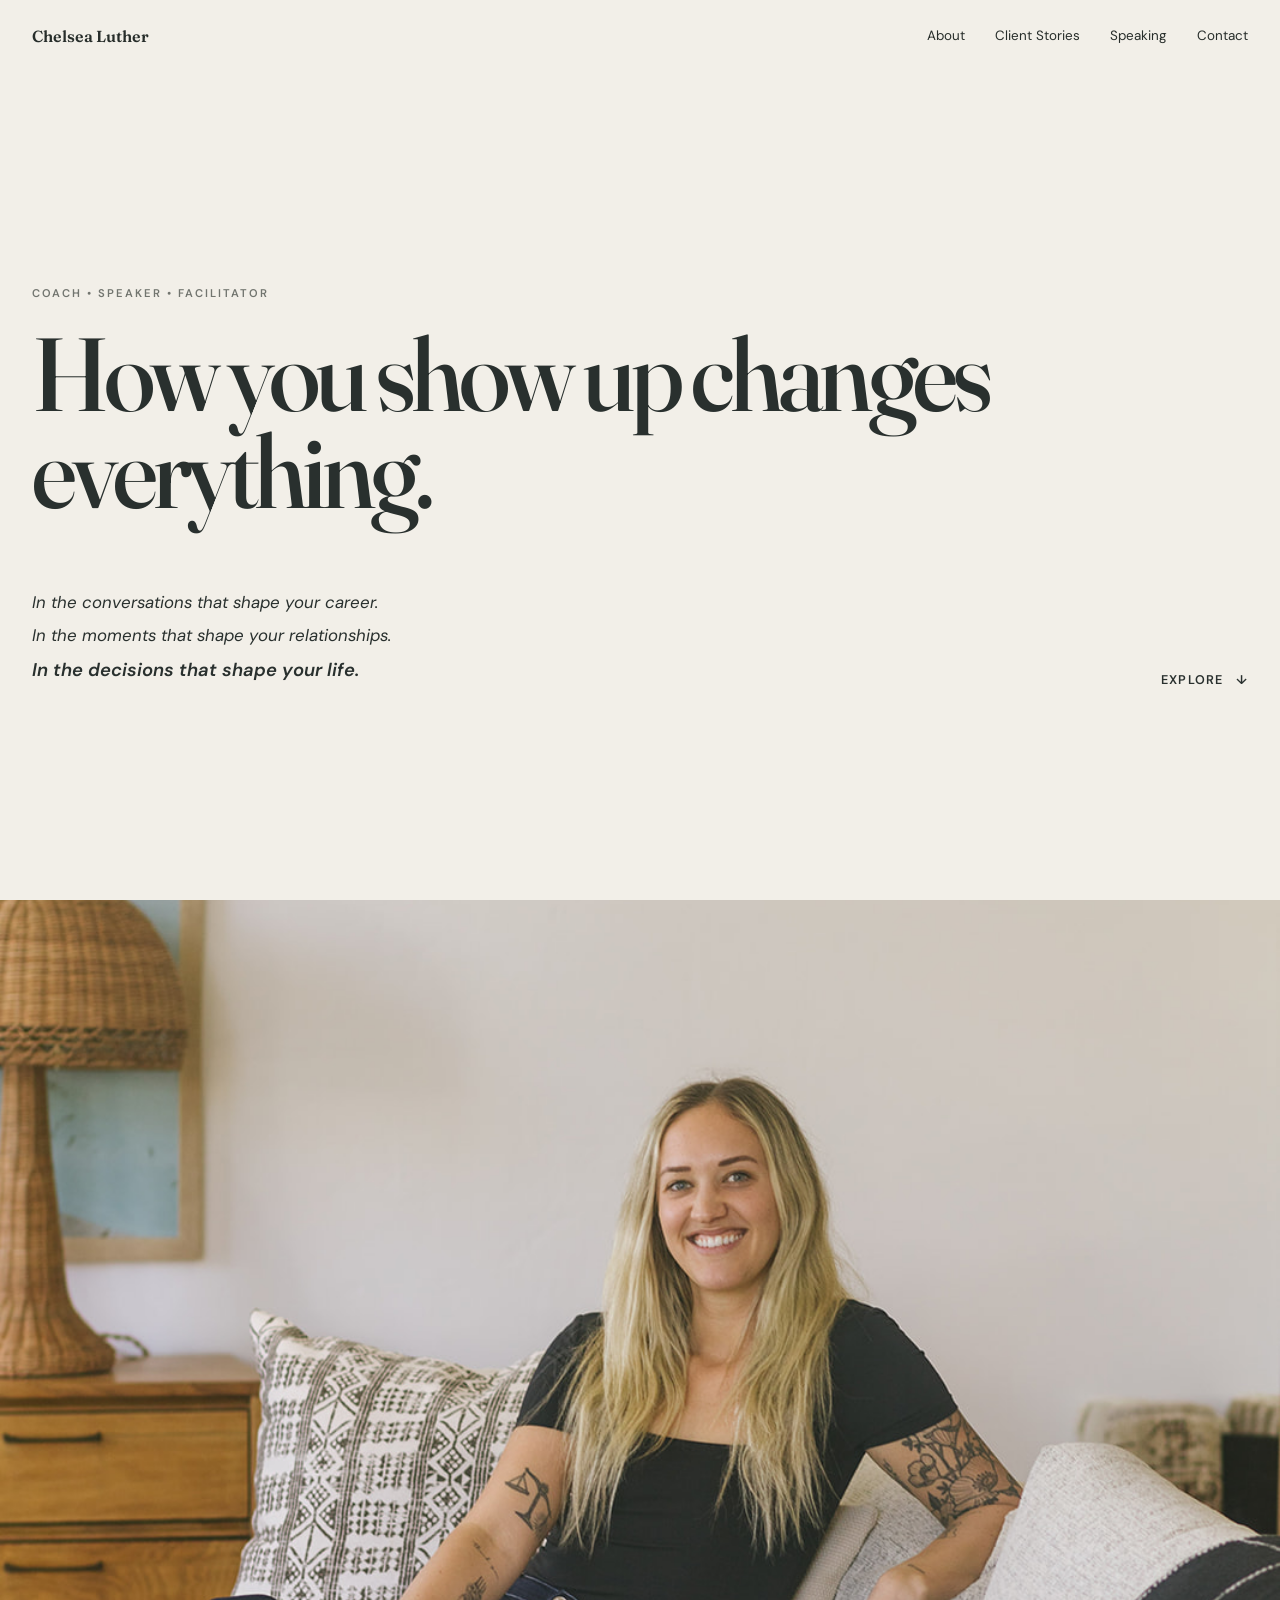
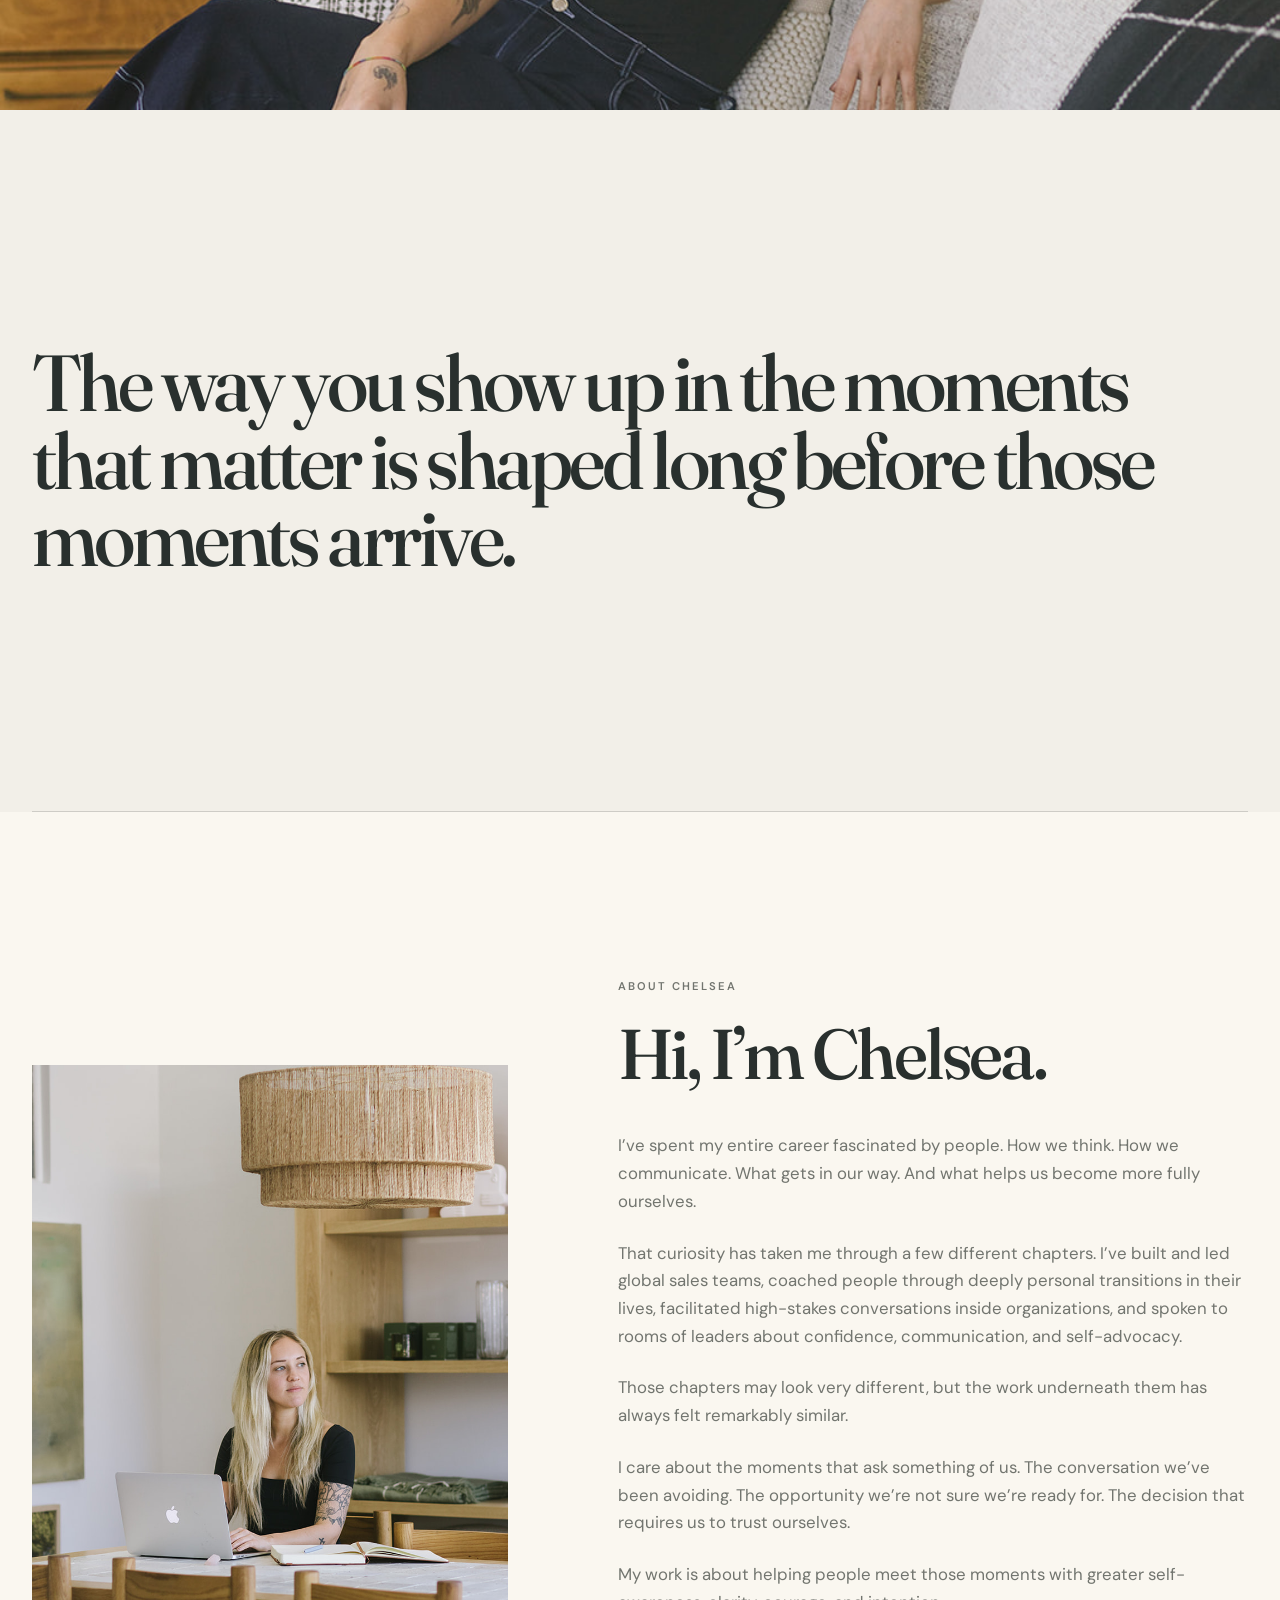
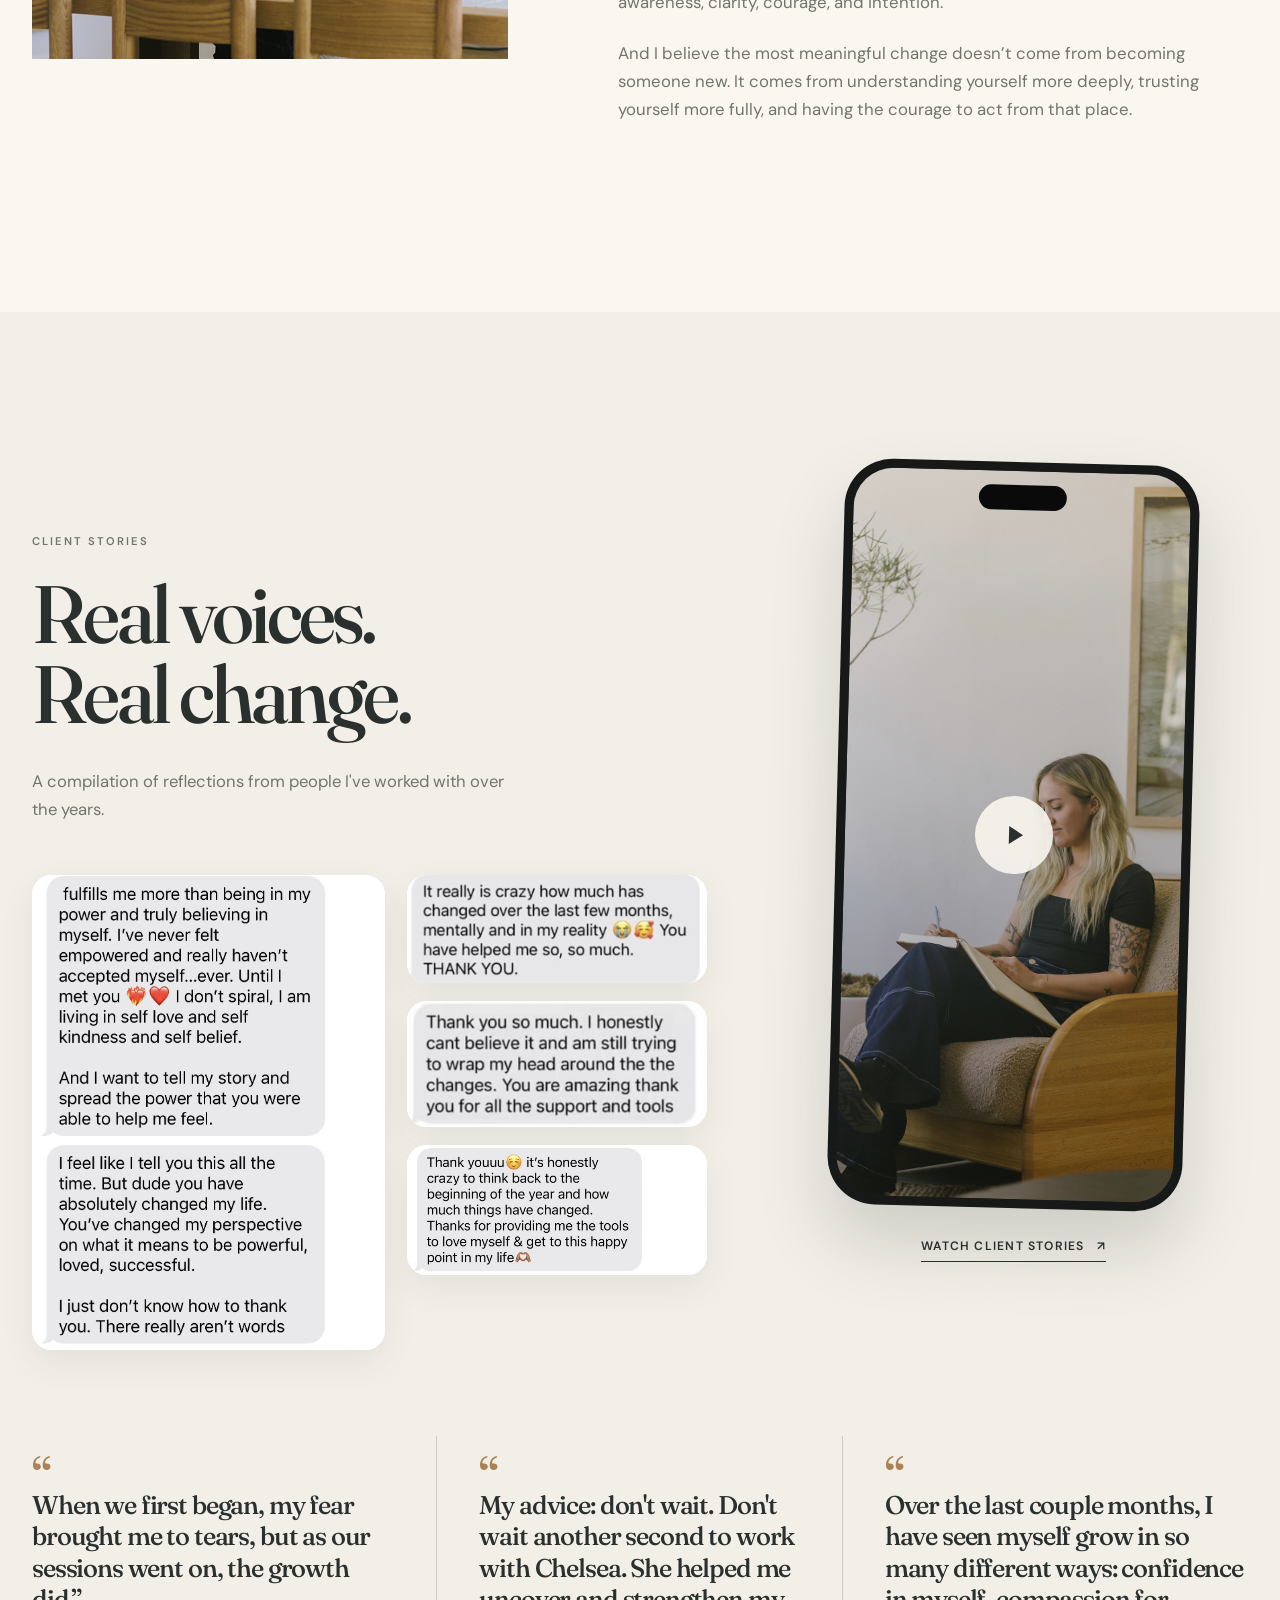
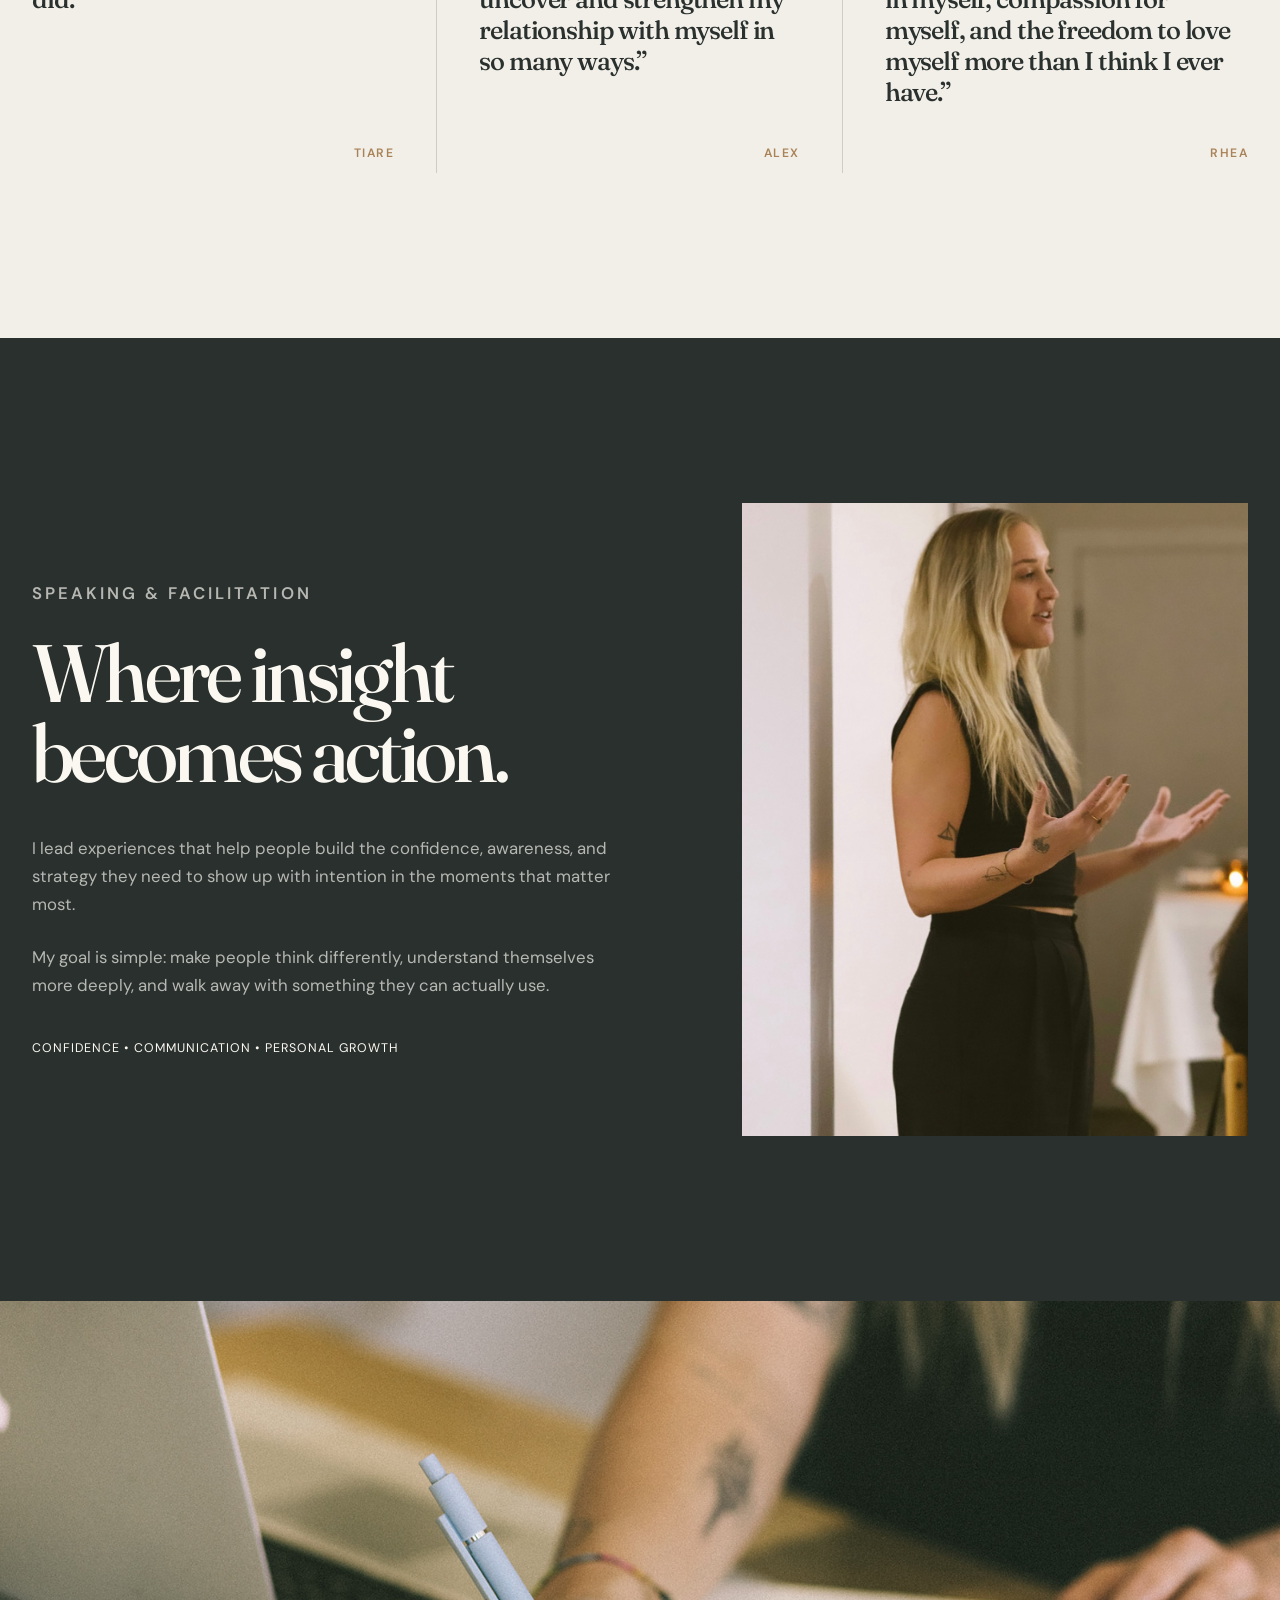
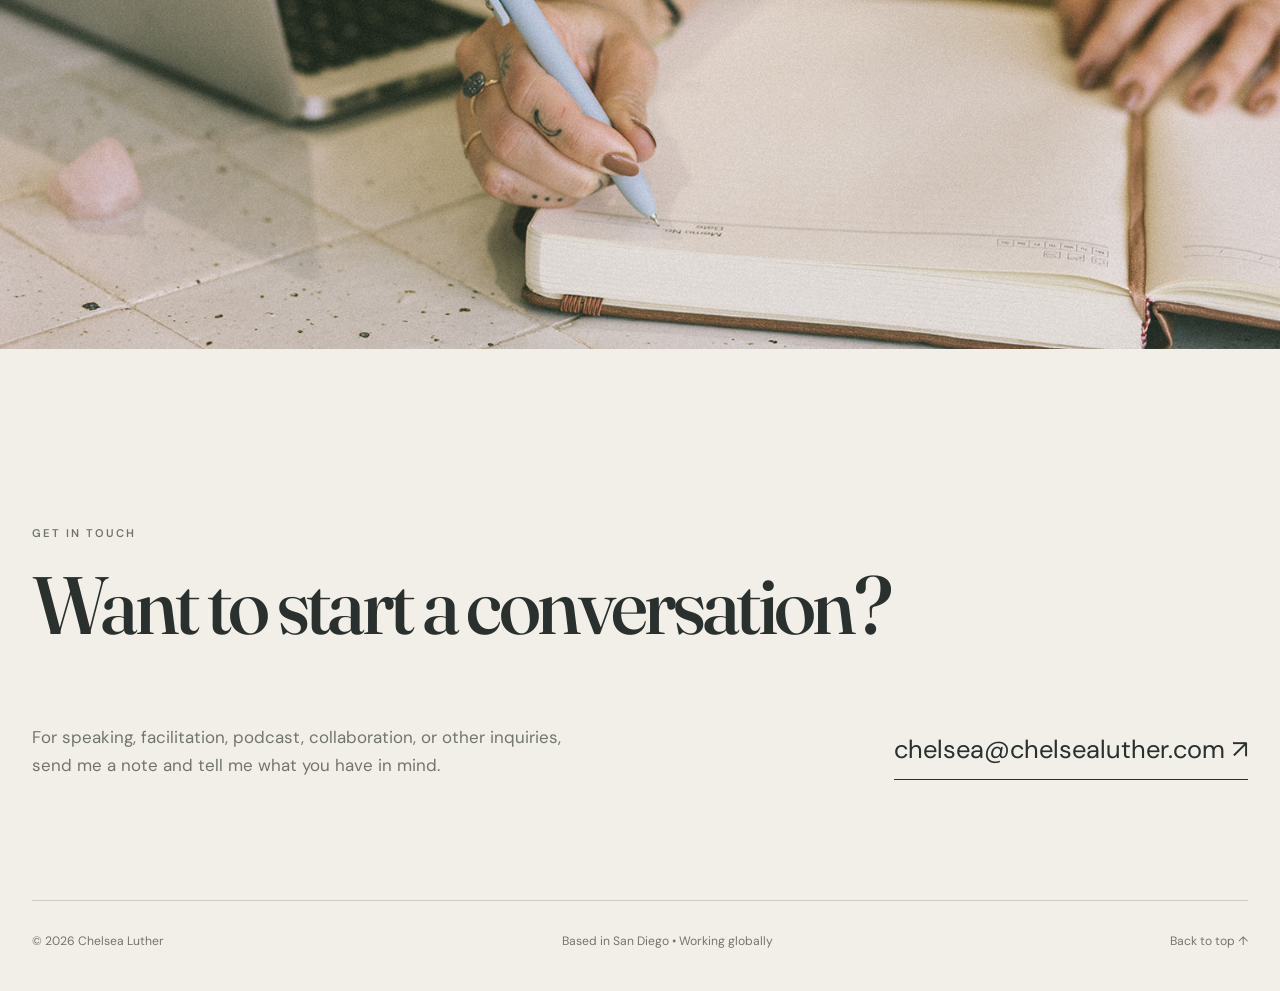
==== commit c393eef7: "Add files via upload" ====
--- a/index.html
+++ b/index.html
@@ -1,7 +1,7 @@
 <!doctype html>
 <html lang="en"><head><meta charset="utf-8"><meta name="viewport" content="width=device-width,initial-scale=1">
-<meta name="description" content="Chelsea Luther is a coach, facilitator, and speaker focused on confidence, communication, self-trust, leadership, and practical behavior change.">
-<title>Chelsea Luther | Coach, Facilitator & Speaker</title>
+<meta name="description" content="Chelsea Luther is a coach, speaker, and facilitator focused on confidence, communication, personal growth, self-trust, and showing up with intention in the moments that matter.">
+<title>Chelsea Luther | Coach, Speaker & Facilitator</title>
 <link rel="preconnect" href="https://fonts.googleapis.com"><link rel="preconnect" href="https://fonts.gstatic.com" crossorigin>
 <link href="https://fonts.googleapis.com/css2?family=DM+Sans:wght@400;500;600&family=Fraunces:opsz,wght@9..144,400;9..144,500;9..144,600&display=swap" rel="stylesheet"><link rel="stylesheet" href="styles.css"></head>
 <body><div class="progress"><span></span></div>
@@ -51,15 +51,15 @@
 
     <div class="quotes quote-grid">
       <figure class="reveal">
-        <blockquote>“When we first began, my fear brought me to tears, but as our sessions went on, the growth did.”</blockquote>
+        <blockquote>When we first began, my fear brought me to tears, but as our sessions went on, the growth did.”</blockquote>
         <figcaption>Tiare</figcaption>
       </figure>
       <figure class="reveal">
-        <blockquote>“My advice: don't wait. Don't wait another second to work with Chelsea. She helped me uncover and strengthen my relationship with myself in so many ways.”</blockquote>
+        <blockquote>My advice: don't wait. Don't wait another second to work with Chelsea. She helped me uncover and strengthen my relationship with myself in so many ways.”</blockquote>
         <figcaption>Alex</figcaption>
       </figure>
       <figure class="reveal">
-        <blockquote>“Over the last couple months, I have seen myself grow in so many different ways: confidence in myself, compassion for myself, and the freedom to love myself more than I think I ever have.”</blockquote>
+        <blockquote>Over the last couple months, I have seen myself grow in so many different ways: confidence in myself, compassion for myself, and the freedom to love myself more than I think I ever have.”</blockquote>
         <figcaption>Rhea</figcaption>
       </figure>
     </div>
@@ -70,5 +70,5 @@
 <section class="visual-break reveal"><img src="assets/chelsea-writing.jpg" alt="A notebook and laptop on a table"></section>
 <section id="contact" class="contact"><div class="page-width reveal"><p class="eyebrow">Get in touch</p><h2>Want to start a conversation?</h2><div class="contact-bottom"><p>For speaking, facilitation, podcast, collaboration, or other inquiries, send me a note and tell me what you have in mind.</p><a href="mailto:chelsea@chelsealuther.com">chelsea@chelsealuther.com <span>↗</span></a></div></div></section>
 </main>
-<div class="video-modal" data-video-modal aria-hidden="true" role="dialog" aria-modal="true"><button class="video-modal-close" type="button" data-video-close>Close <span>×</span></button><div class="video-modal-inner"><video controls playsinline preload="metadata" poster="assets/client-stories-poster.jpg" data-client-video><source src="client-stories.mp4" type="video/mp4"></video></div></div>
+<div class="video-modal" data-video-modal aria-hidden="true" role="dialog" aria-modal="true" aria-label="Client stories video"><button class="video-modal-close" type="button" data-video-close>Close <span>×</span></button><div class="video-modal-inner"><video controls playsinline preload="metadata" poster="assets/client-stories-poster.jpg" data-client-video><source src="client-stories.mp4" type="video/mp4"></video></div></div>
 <footer class="site-footer page-width"><span>© <span id="year"></span> Chelsea Luther</span><span>Based in San Diego • Working globally</span><a href="#top">Back to top ↑</a></footer><script src="script.js"></script></body></html>
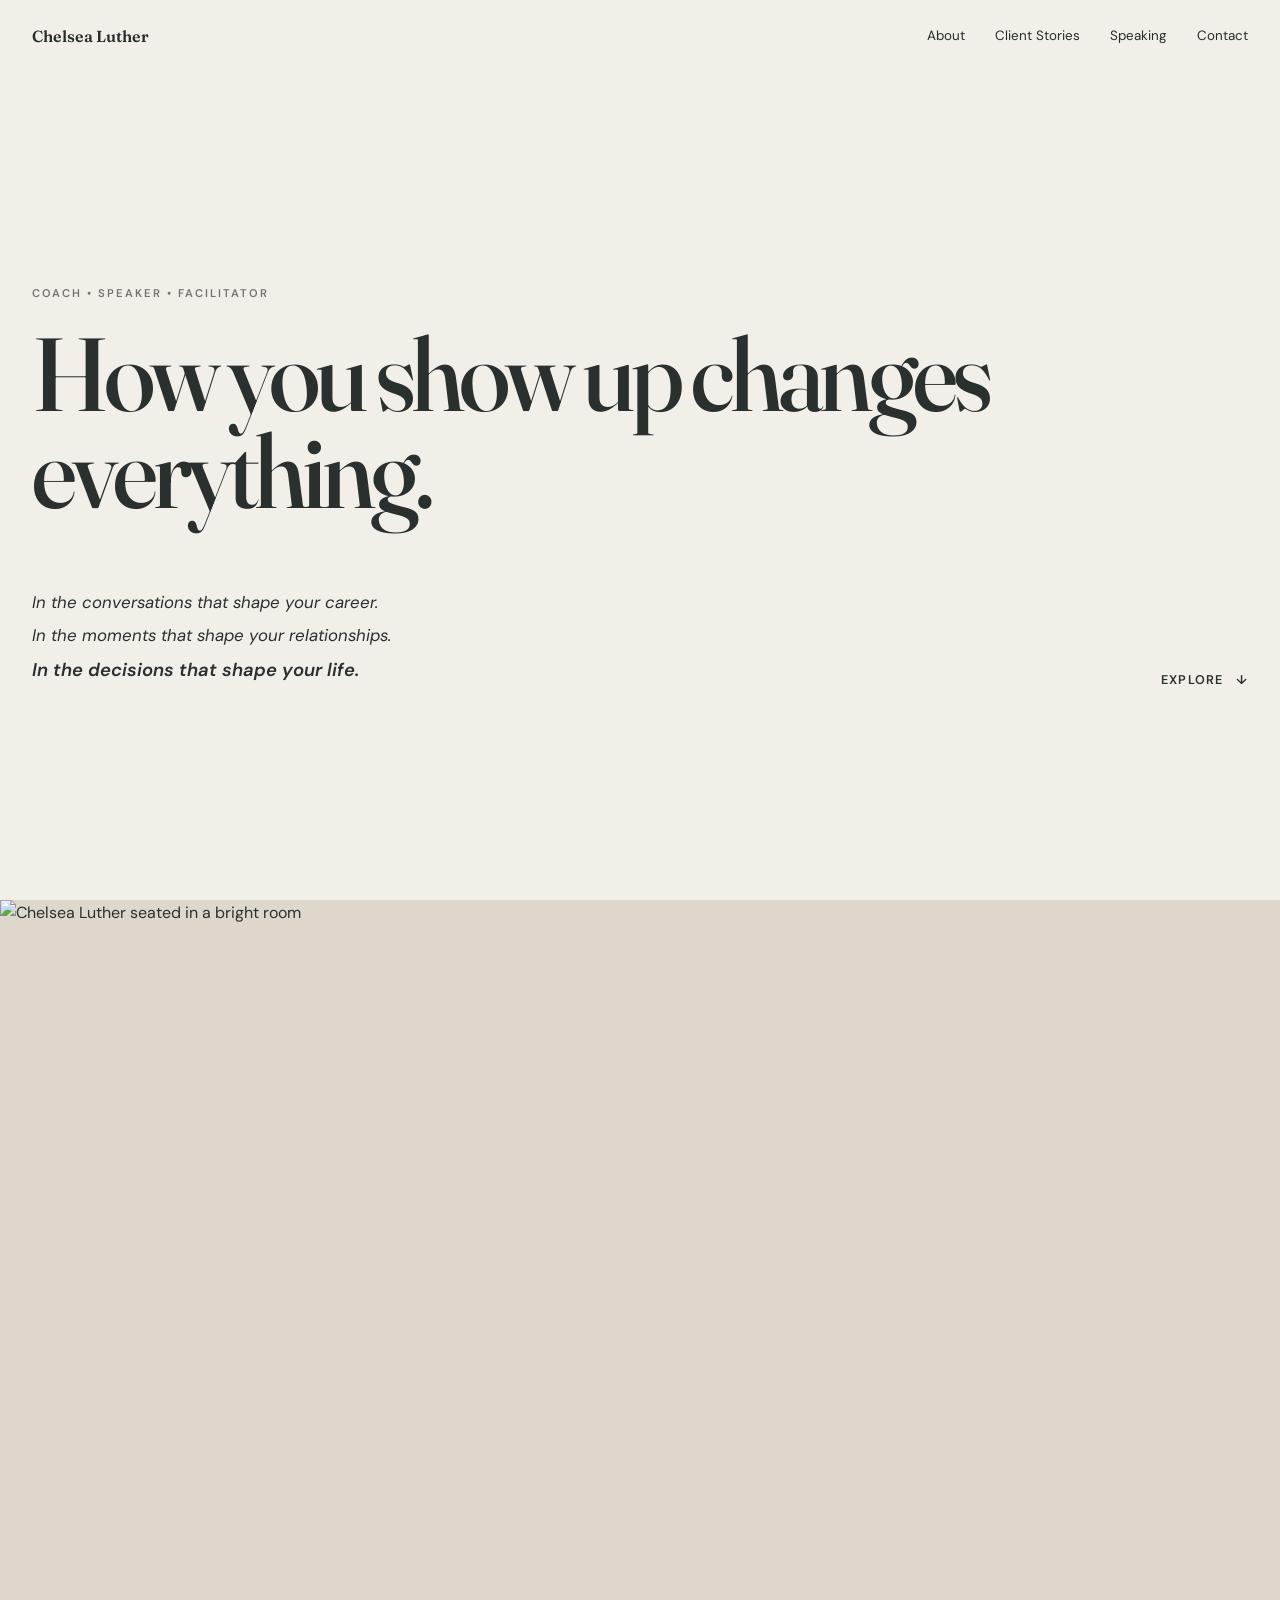
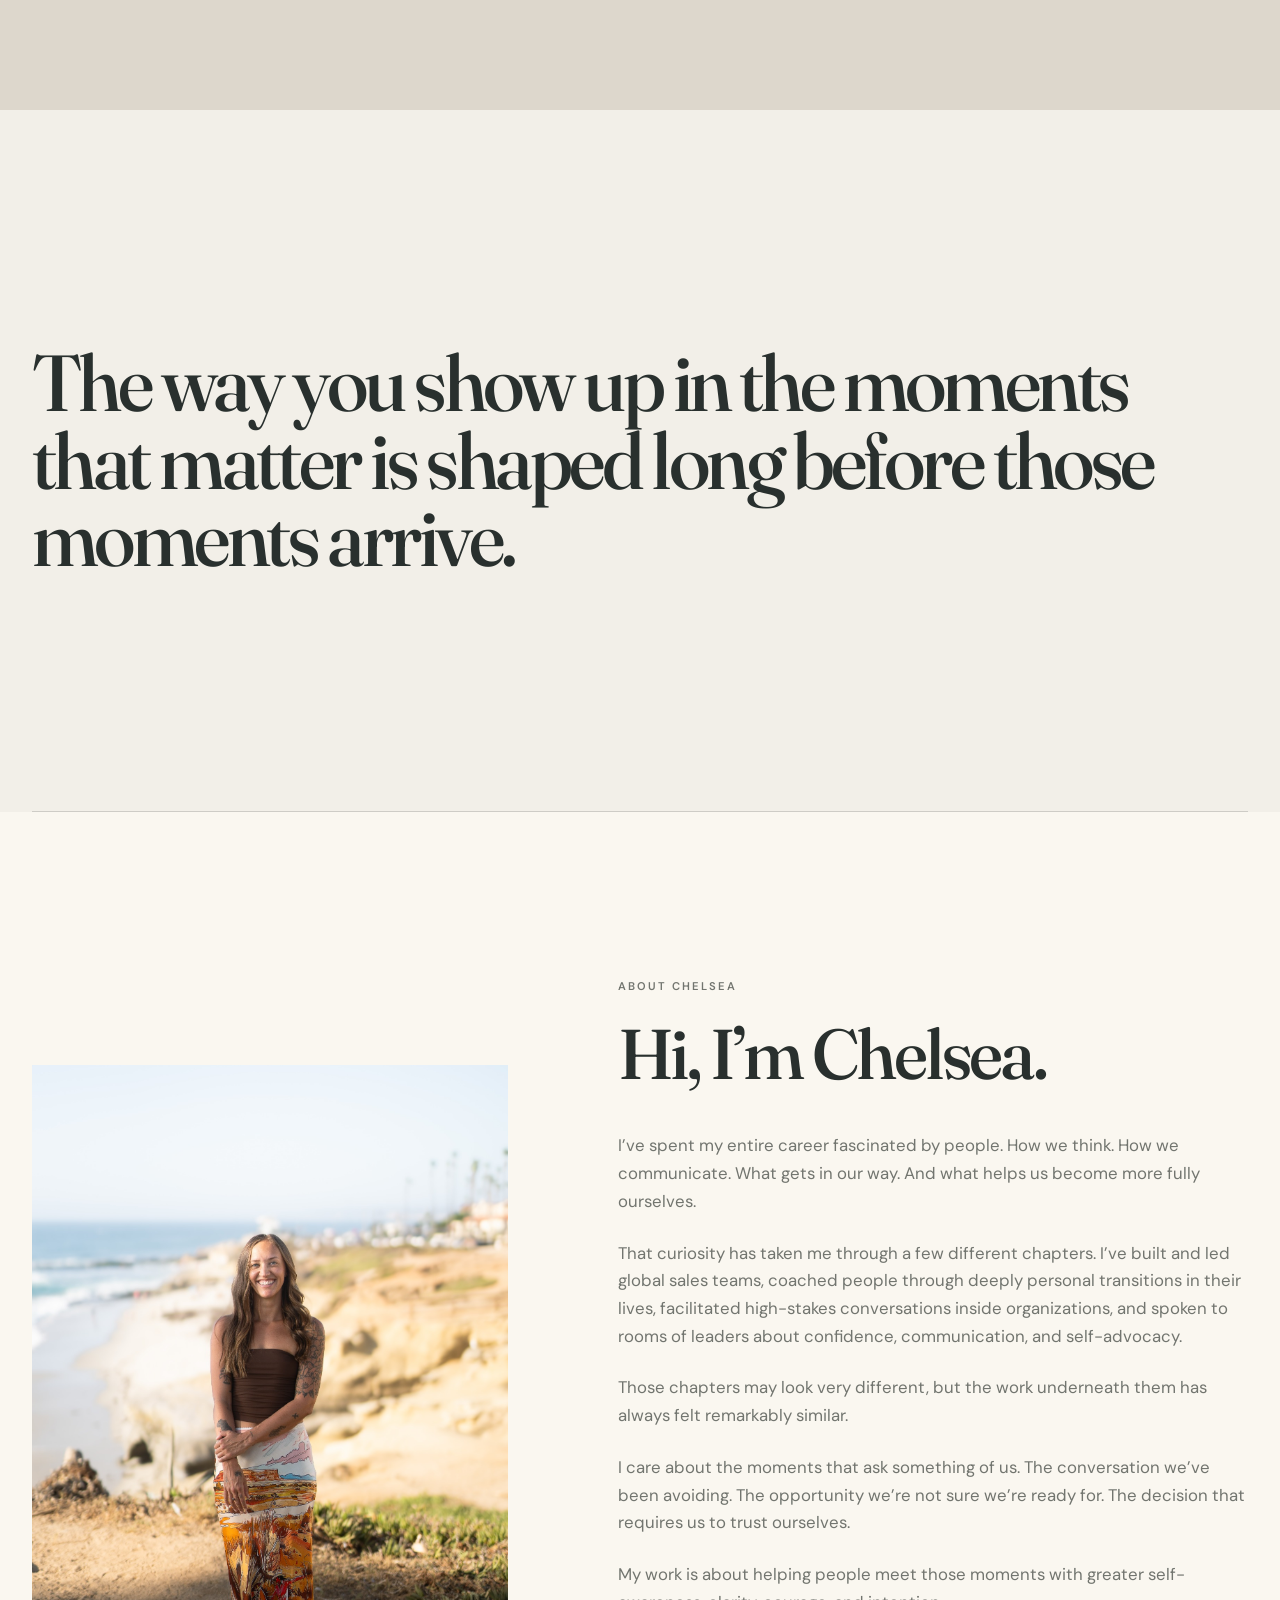
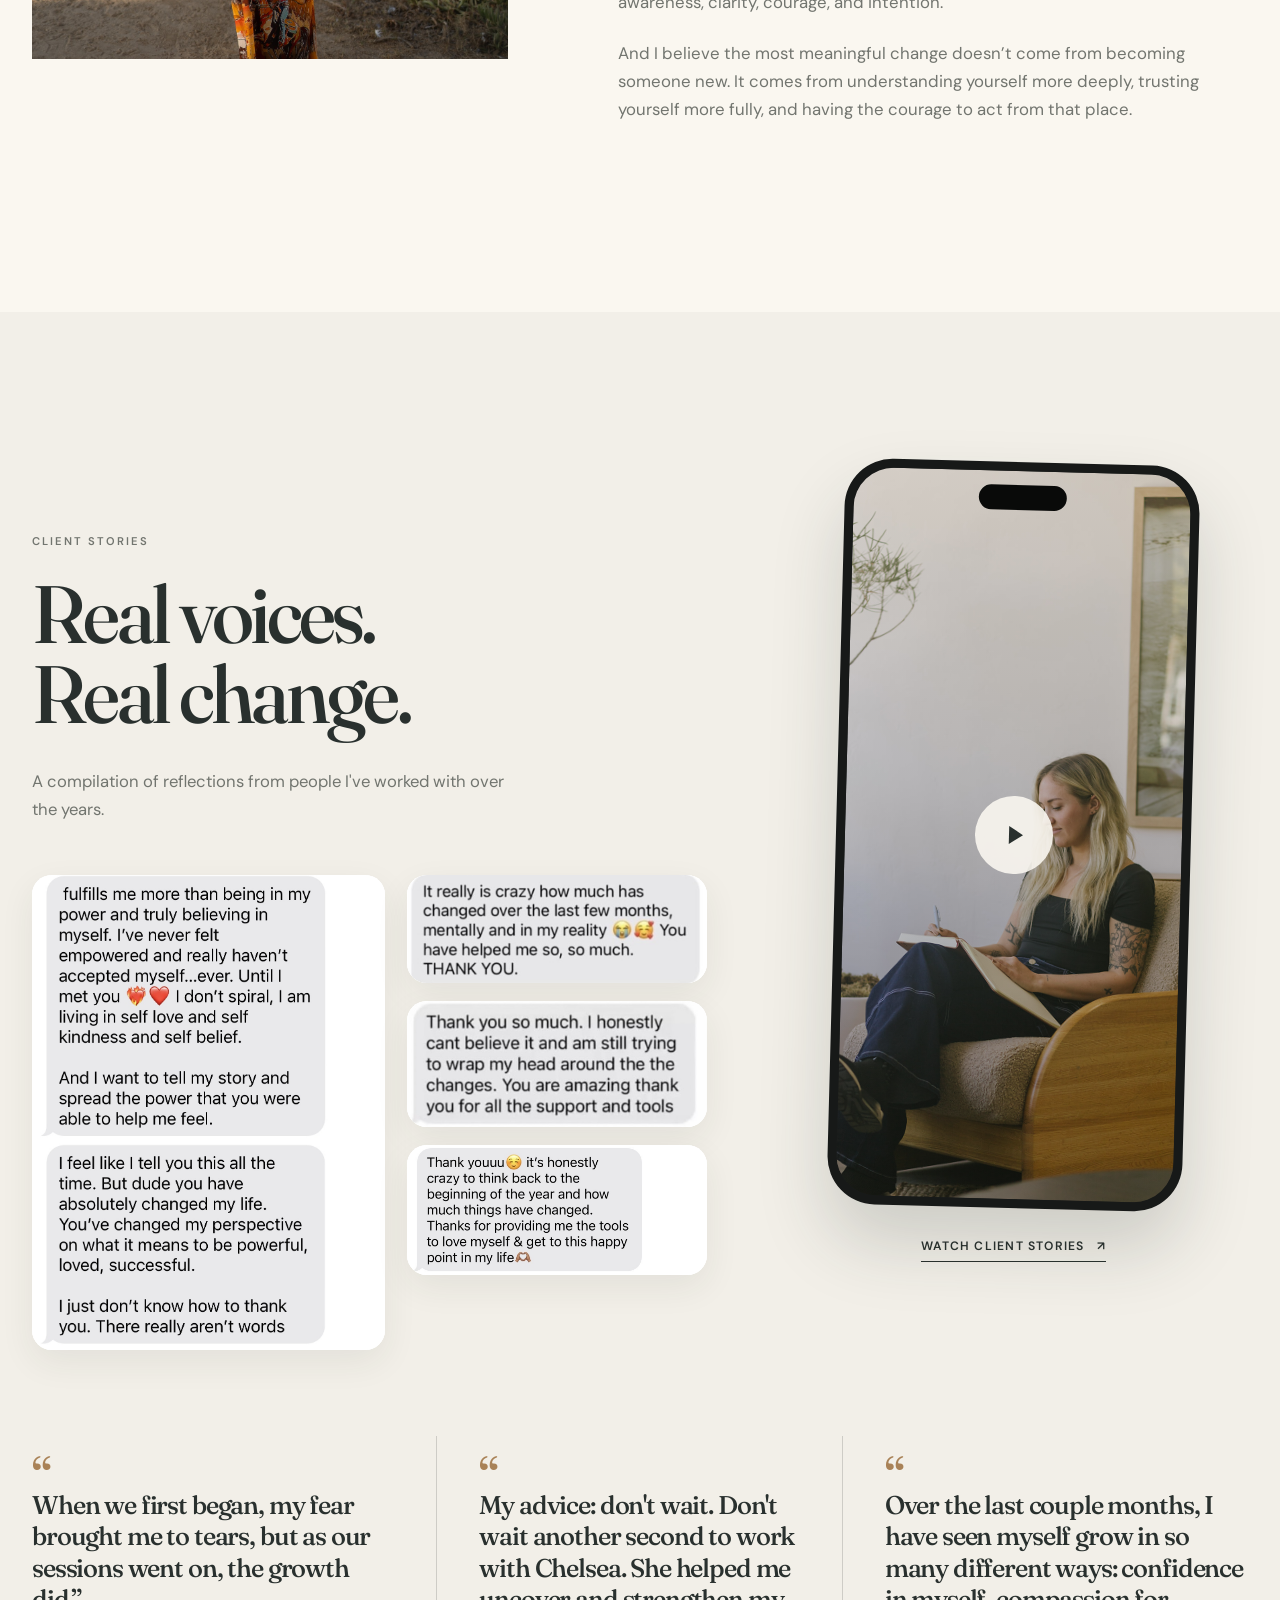
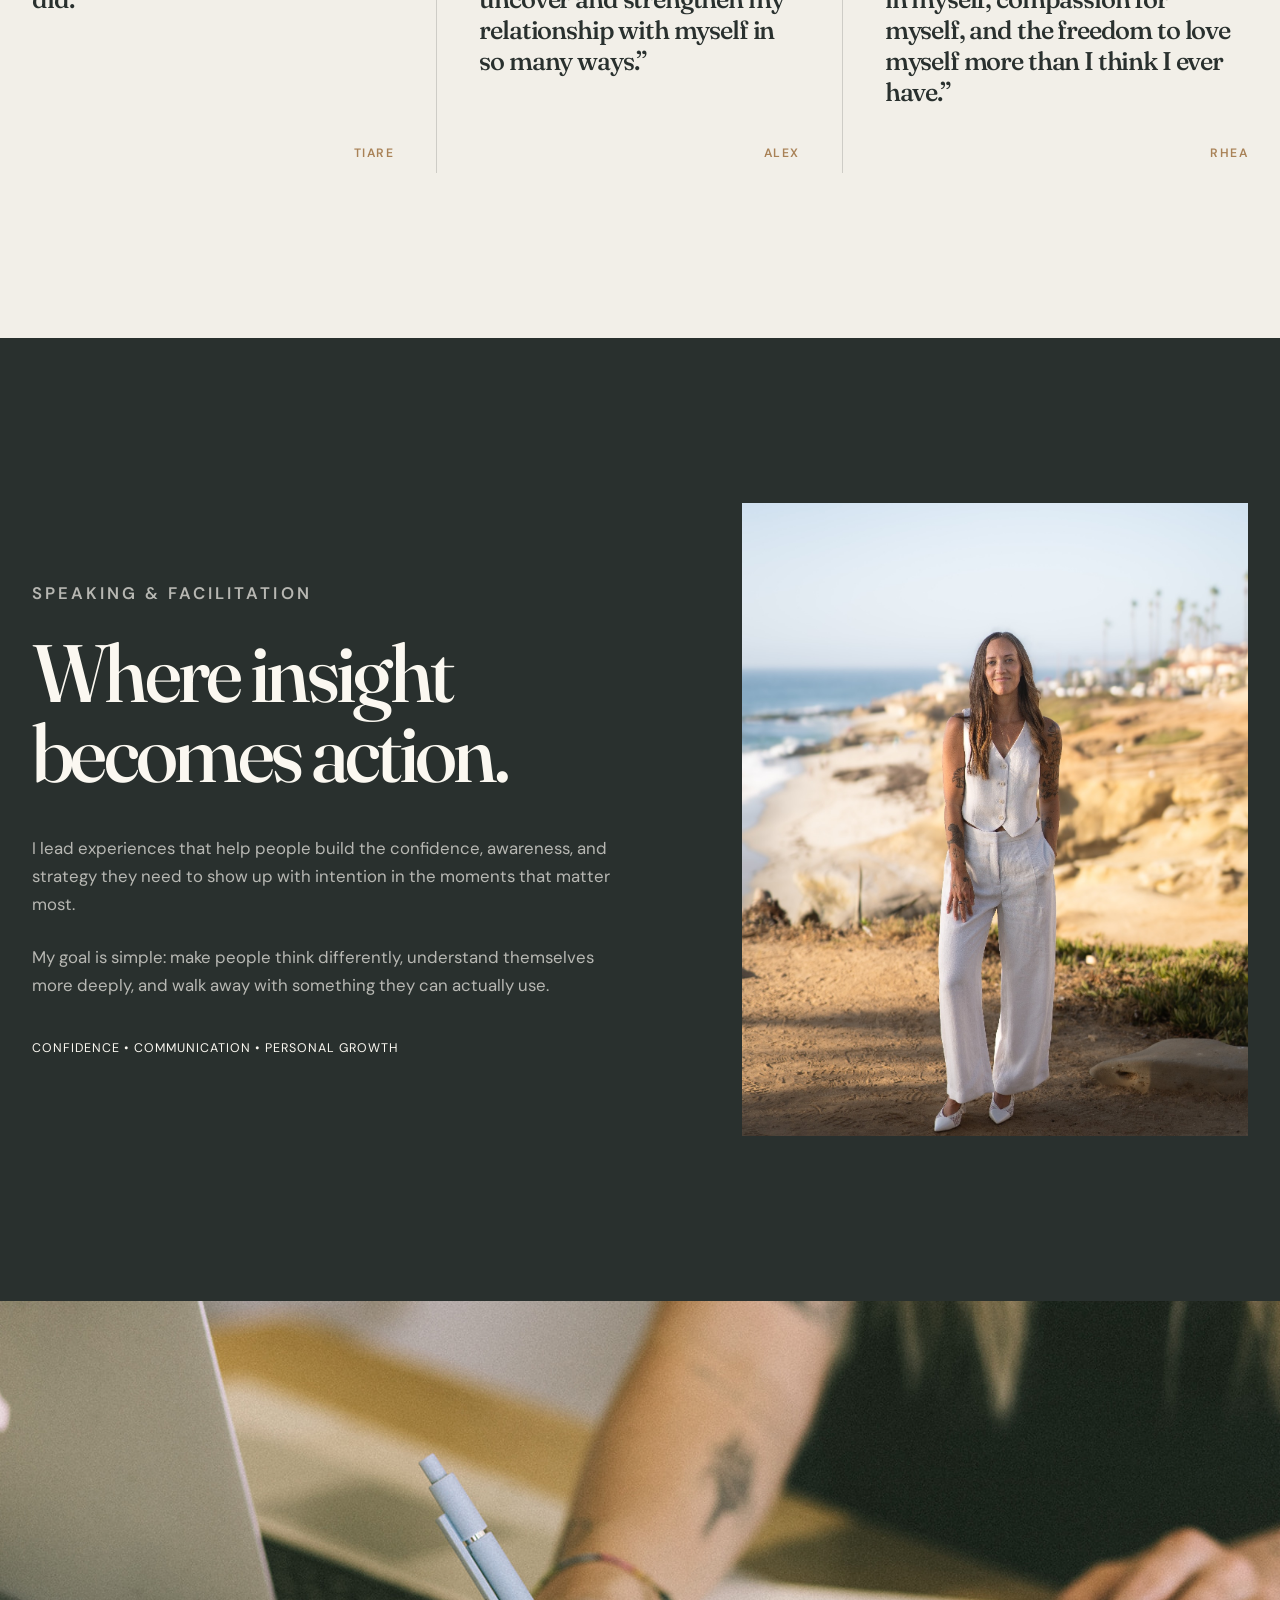
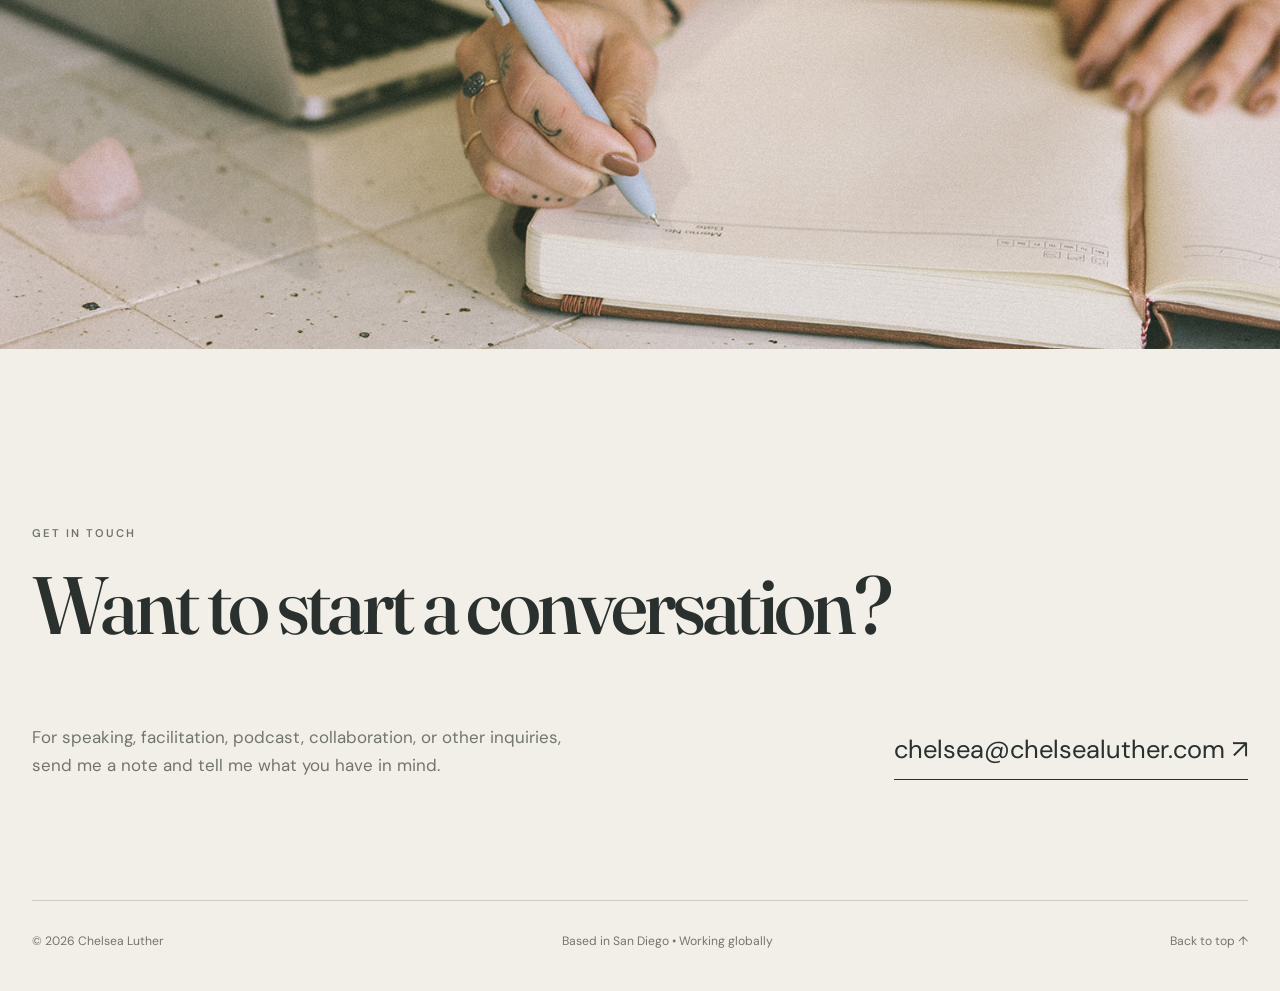
==== commit 64a11482: "Add files via upload" ====
--- a/index.html
+++ b/index.html
@@ -8,7 +8,7 @@
 <header class="site-header"><a class="brand" href="#top">Chelsea Luther</a><button class="menu-toggle" aria-label="Open menu" aria-expanded="false"><span></span><span></span></button><nav class="site-nav"><a href="#about">About</a><a href="#stories">Client Stories</a><a href="#speaking">Speaking</a><a href="#contact">Contact</a></nav></header>
 <main id="top">
 <section class="hero page-width reveal"><p class="eyebrow">Coach • Speaker • Facilitator</p><h1>How you show up changes everything.</h1><div class="hero-bottom"><div class="hero-manifesto"><p>In the conversations that shape your career.</p><p>In the moments that shape your relationships.</p><p>In the decisions that shape your life.</p></div><a class="text-link" href="#opening-image">Explore <span>↓</span></a></div></section>
-<section id="opening-image" class="opening-image reveal"><img src="assets/chelsea-portrait.jpg" alt="Chelsea Luther seated in a bright room"></section>
+<section id="opening-image" class="opening-image reveal"><img src="assets/chelsea-banner-new.jpg" alt="Chelsea Luther seated in a bright room"></section>
 <section class="signature page-width reveal"><h2>The way you show up in the moments that matter is shaped long before those moments arrive.</h2></section>
 <section id="about" class="about-section"><div class="page-width about-grid"><div class="editorial-image reveal"><img src="assets/chelsea-working.jpg" alt="Chelsea Luther working at a table"></div><div class="about-copy reveal"><p class="eyebrow">About Chelsea</p><h2>Hi, I’m Chelsea.</h2>
 <p>I’ve spent my entire career fascinated by people. How we think. How we communicate. What gets in our way. And what helps us become more fully ourselves.</p>
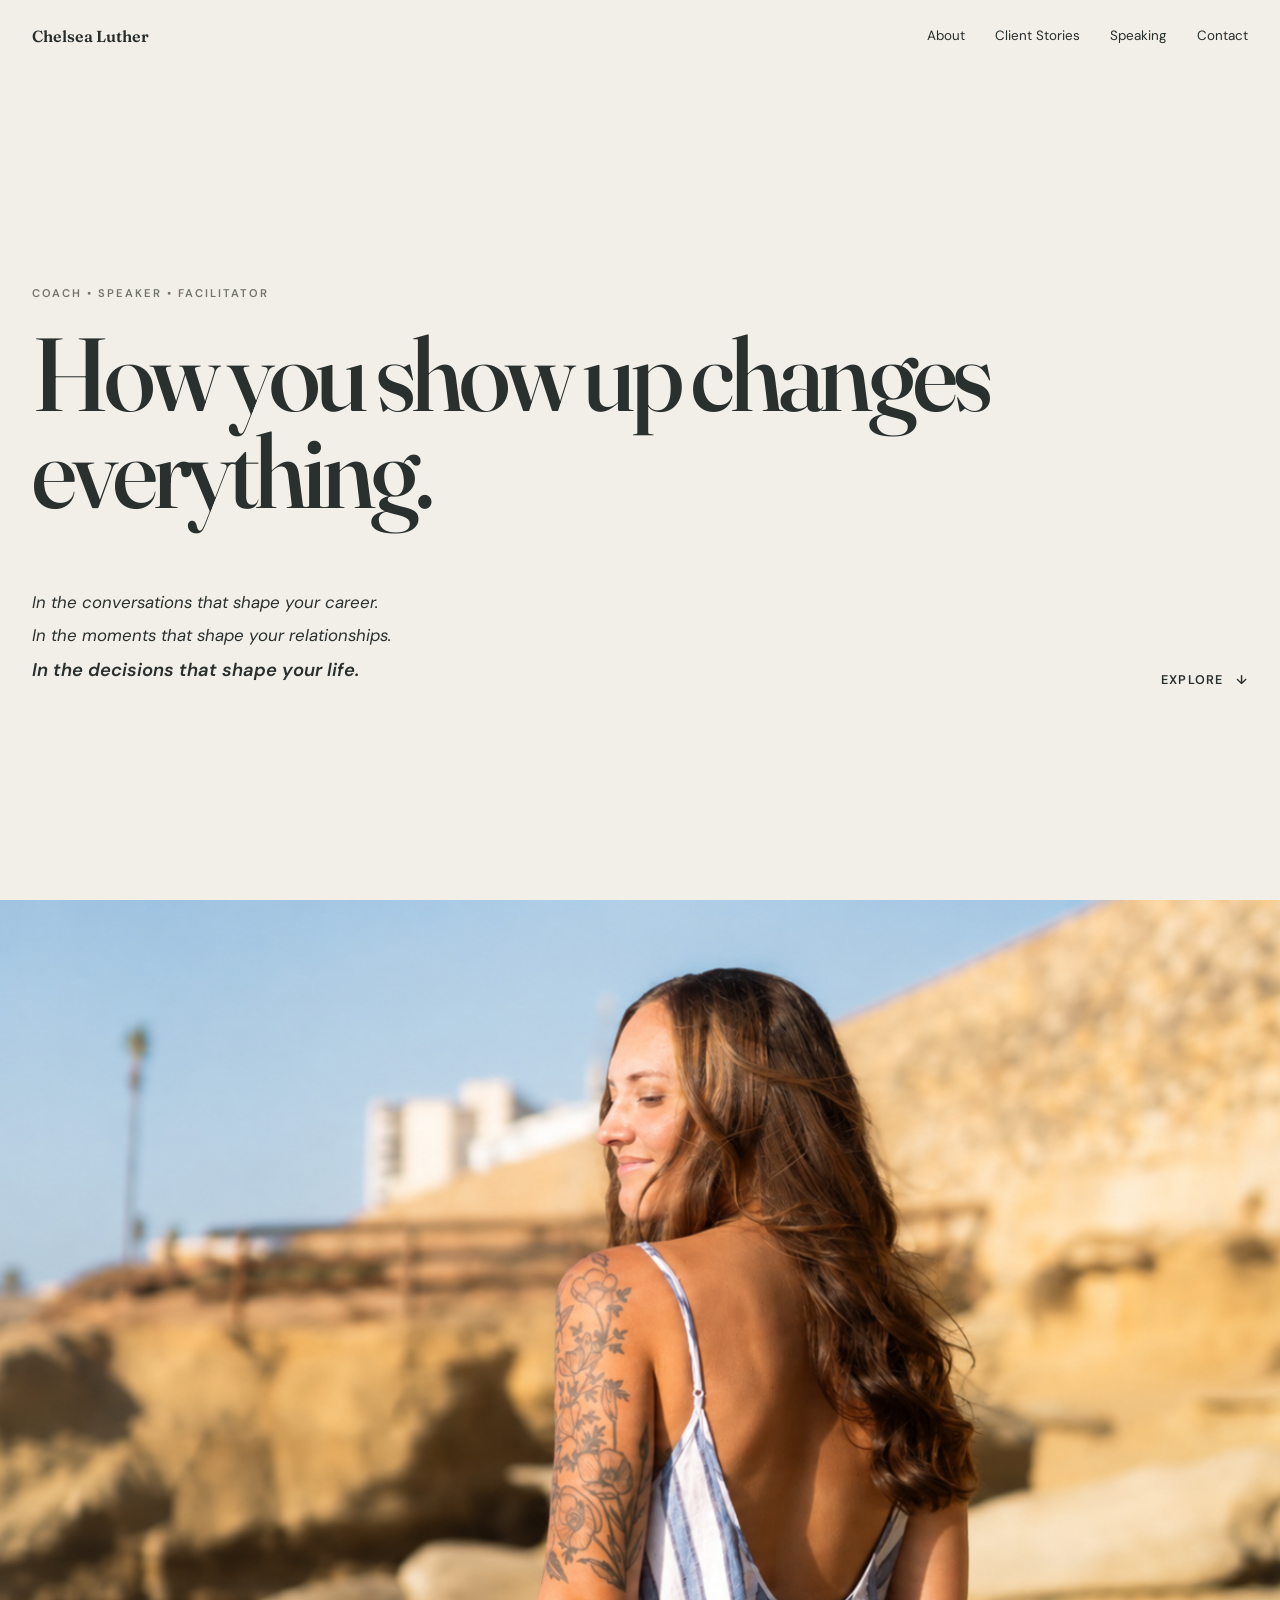
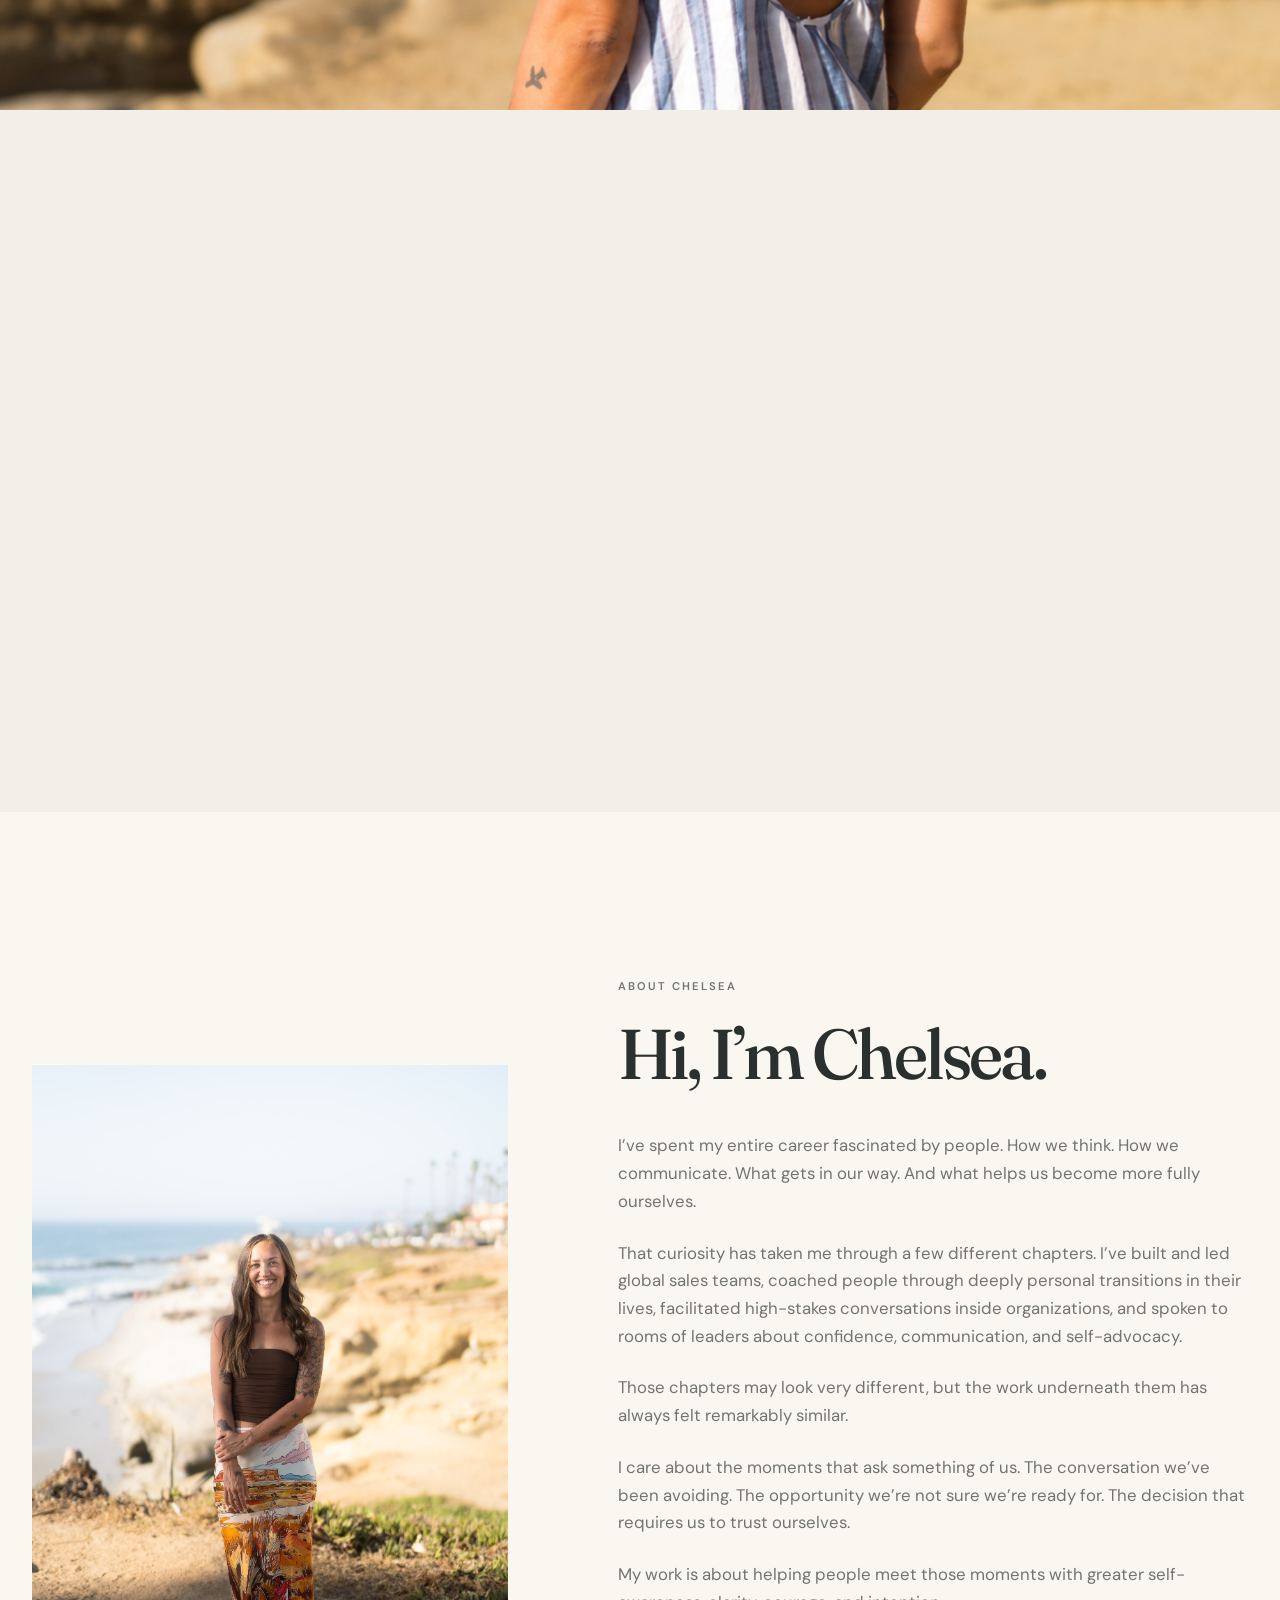
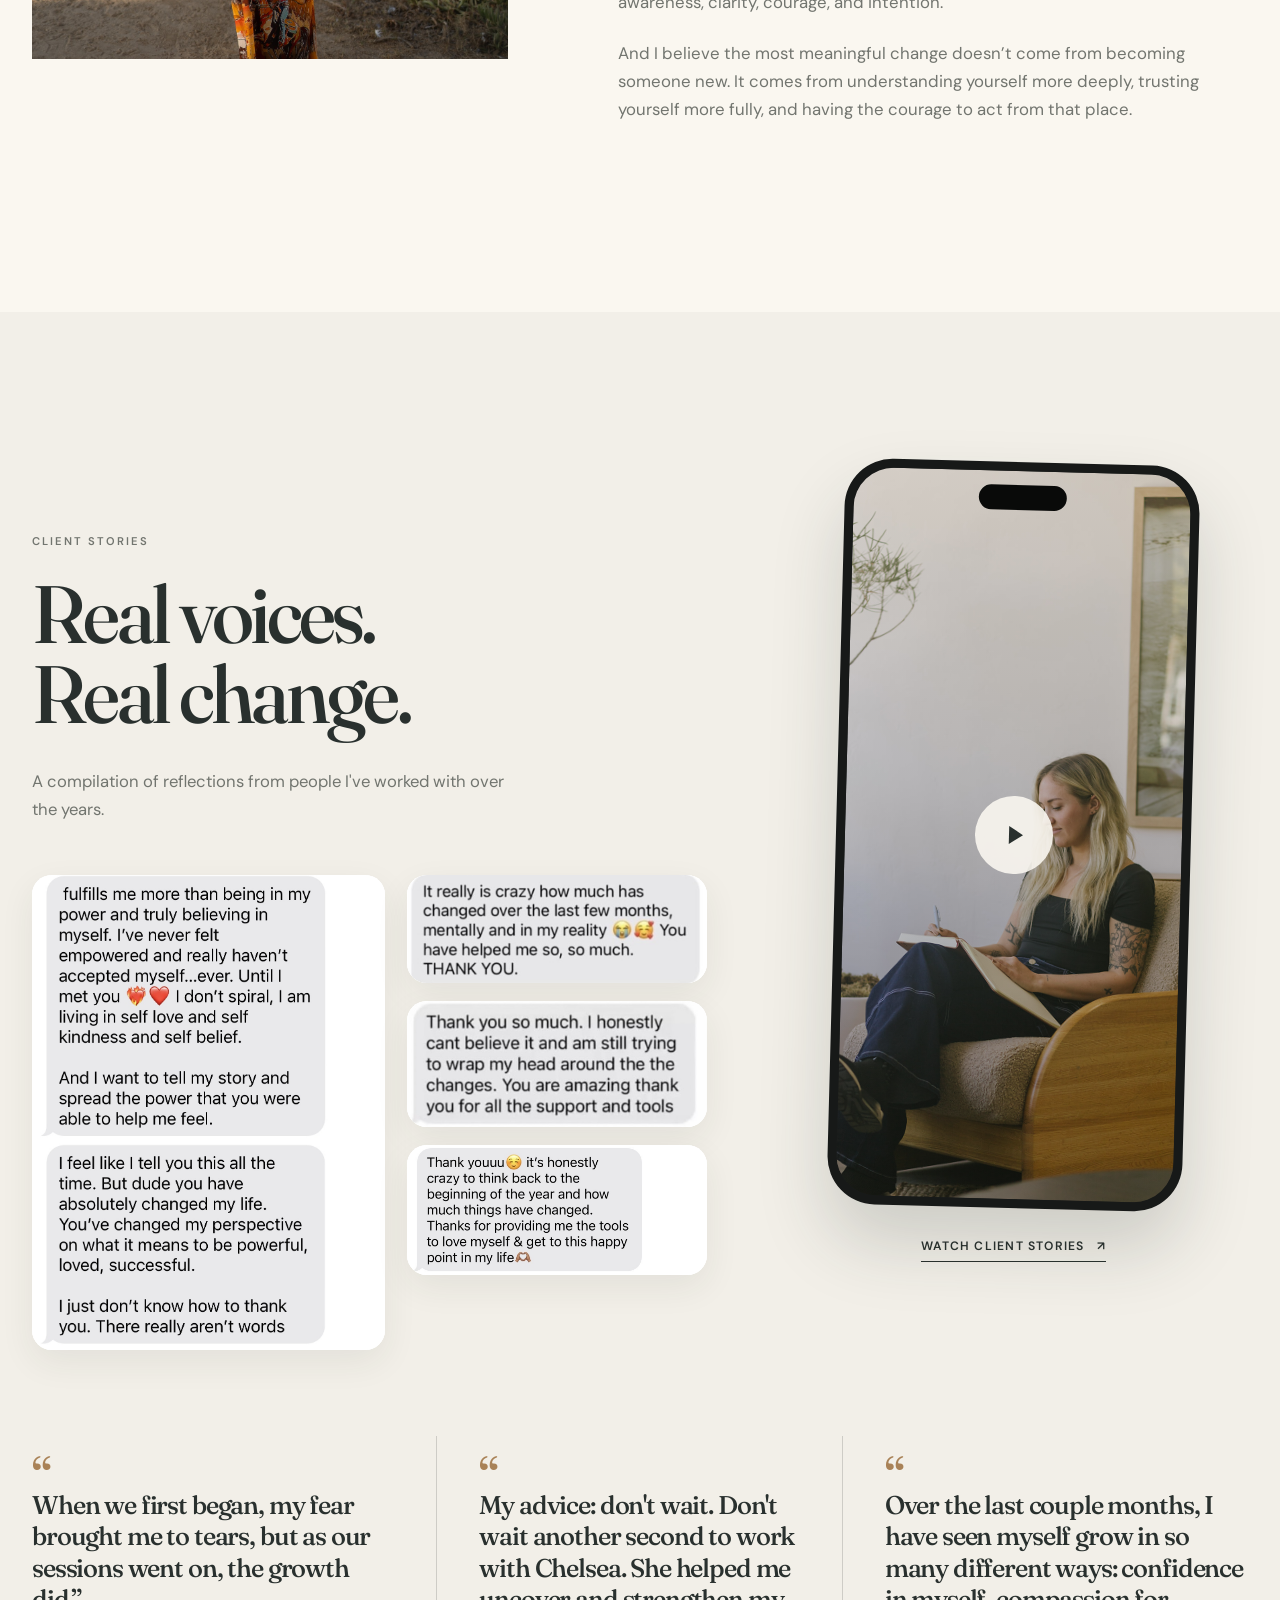
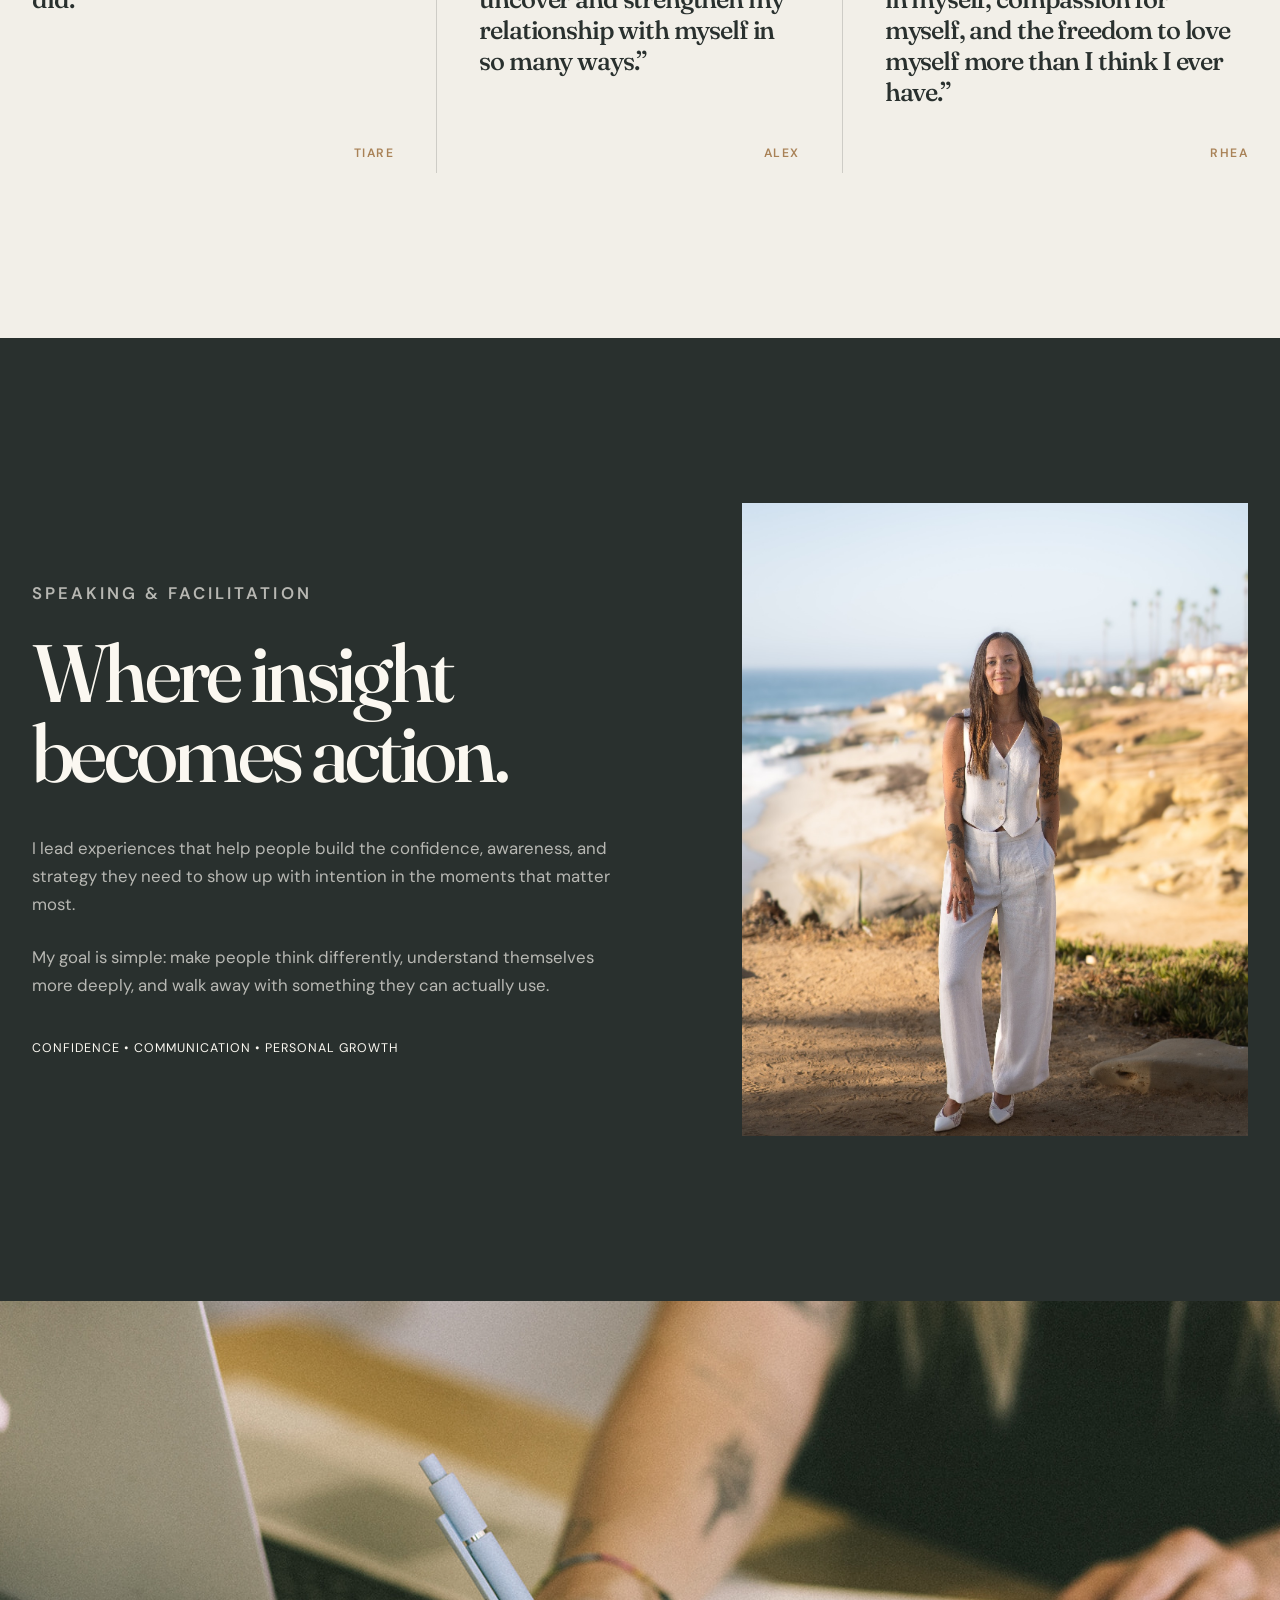
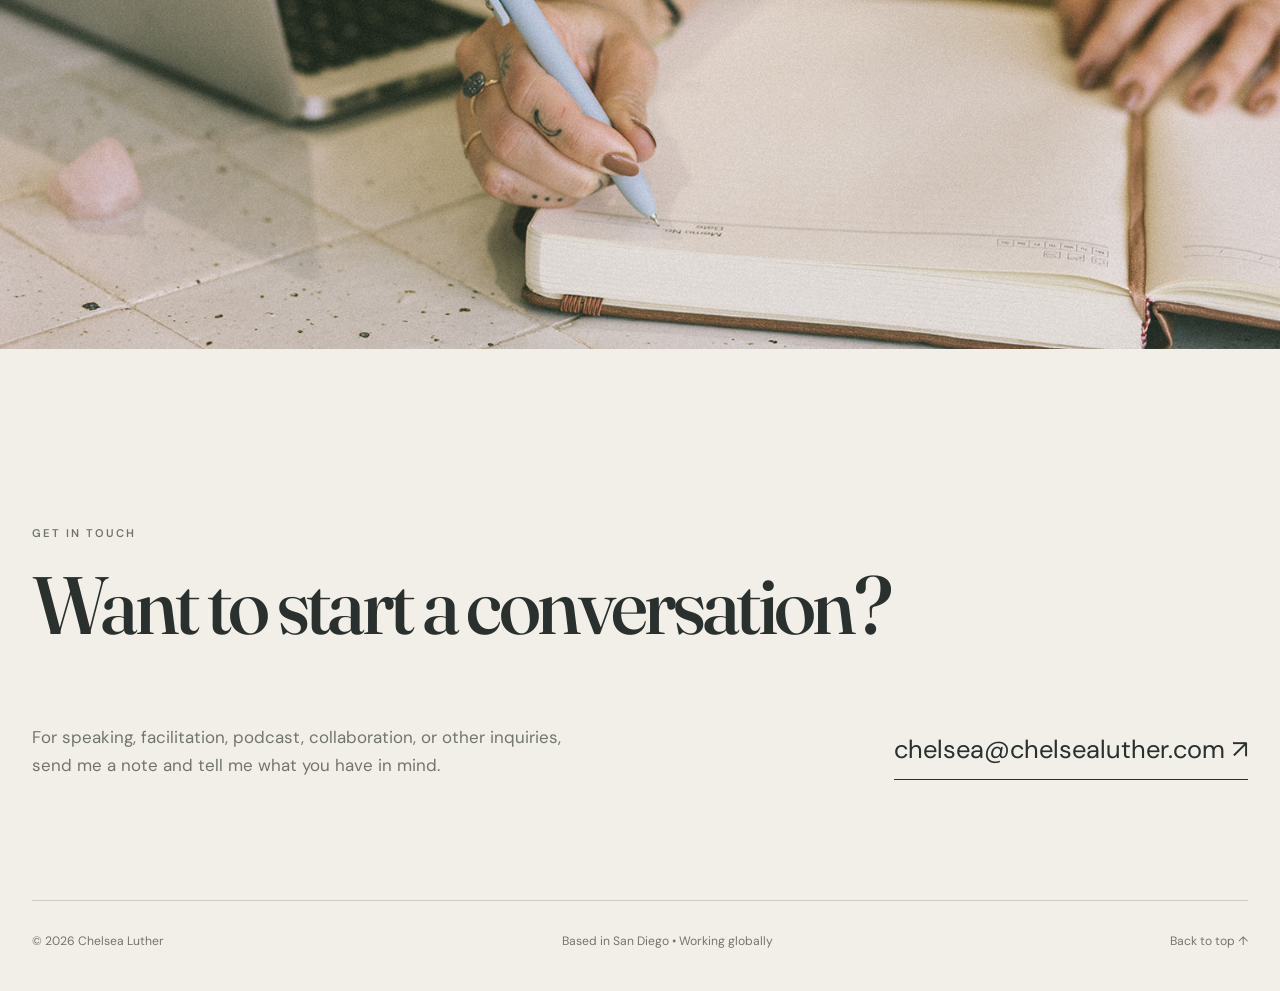
==== commit 520416fd: "Update index.html" ====
--- a/index.html
+++ b/index.html
@@ -8,7 +8,7 @@
 <header class="site-header"><a class="brand" href="#top">Chelsea Luther</a><button class="menu-toggle" aria-label="Open menu" aria-expanded="false"><span></span><span></span></button><nav class="site-nav"><a href="#about">About</a><a href="#stories">Client Stories</a><a href="#speaking">Speaking</a><a href="#contact">Contact</a></nav></header>
 <main id="top">
 <section class="hero page-width reveal"><p class="eyebrow">Coach • Speaker • Facilitator</p><h1>How you show up changes everything.</h1><div class="hero-bottom"><div class="hero-manifesto"><p>In the conversations that shape your career.</p><p>In the moments that shape your relationships.</p><p>In the decisions that shape your life.</p></div><a class="text-link" href="#opening-image">Explore <span>↓</span></a></div></section>
-<section id="opening-image" class="opening-image reveal"><img src="assets/chelsea-banner-new.jpg" alt="Chelsea Luther seated in a bright room"></section>
+<section id="opening-image" class="opening-image reveal"><img src="assets/chelsea-banner-new%202.jpg?v=3" alt="Chelsea Luther seated in a bright room"></section>
 <section class="signature page-width reveal"><h2>The way you show up in the moments that matter is shaped long before those moments arrive.</h2></section>
 <section id="about" class="about-section"><div class="page-width about-grid"><div class="editorial-image reveal"><img src="assets/chelsea-working.jpg" alt="Chelsea Luther working at a table"></div><div class="about-copy reveal"><p class="eyebrow">About Chelsea</p><h2>Hi, I’m Chelsea.</h2>
 <p>I’ve spent my entire career fascinated by people. How we think. How we communicate. What gets in our way. And what helps us become more fully ourselves.</p>
@@ -71,4 +71,4 @@
 <section id="contact" class="contact"><div class="page-width reveal"><p class="eyebrow">Get in touch</p><h2>Want to start a conversation?</h2><div class="contact-bottom"><p>For speaking, facilitation, podcast, collaboration, or other inquiries, send me a note and tell me what you have in mind.</p><a href="mailto:chelsea@chelsealuther.com">chelsea@chelsealuther.com <span>↗</span></a></div></div></section>
 </main>
 <div class="video-modal" data-video-modal aria-hidden="true" role="dialog" aria-modal="true" aria-label="Client stories video"><button class="video-modal-close" type="button" data-video-close>Close <span>×</span></button><div class="video-modal-inner"><video controls playsinline preload="metadata" poster="assets/client-stories-poster.jpg" data-client-video><source src="client-stories.mp4" type="video/mp4"></video></div></div>
-<footer class="site-footer page-width"><span>© <span id="year"></span> Chelsea Luther</span><span>Based in San Diego • Working globally</span><a href="#top">Back to top ↑</a></footer><script src="script.js"></script></body></html>+<footer class="site-footer page-width"><span>© <span id="year"></span> Chelsea Luther</span><span>Based in San Diego • Working globally</span><a href="#top">Back to top ↑</a></footer><script src="script.js"></script></body></html>
